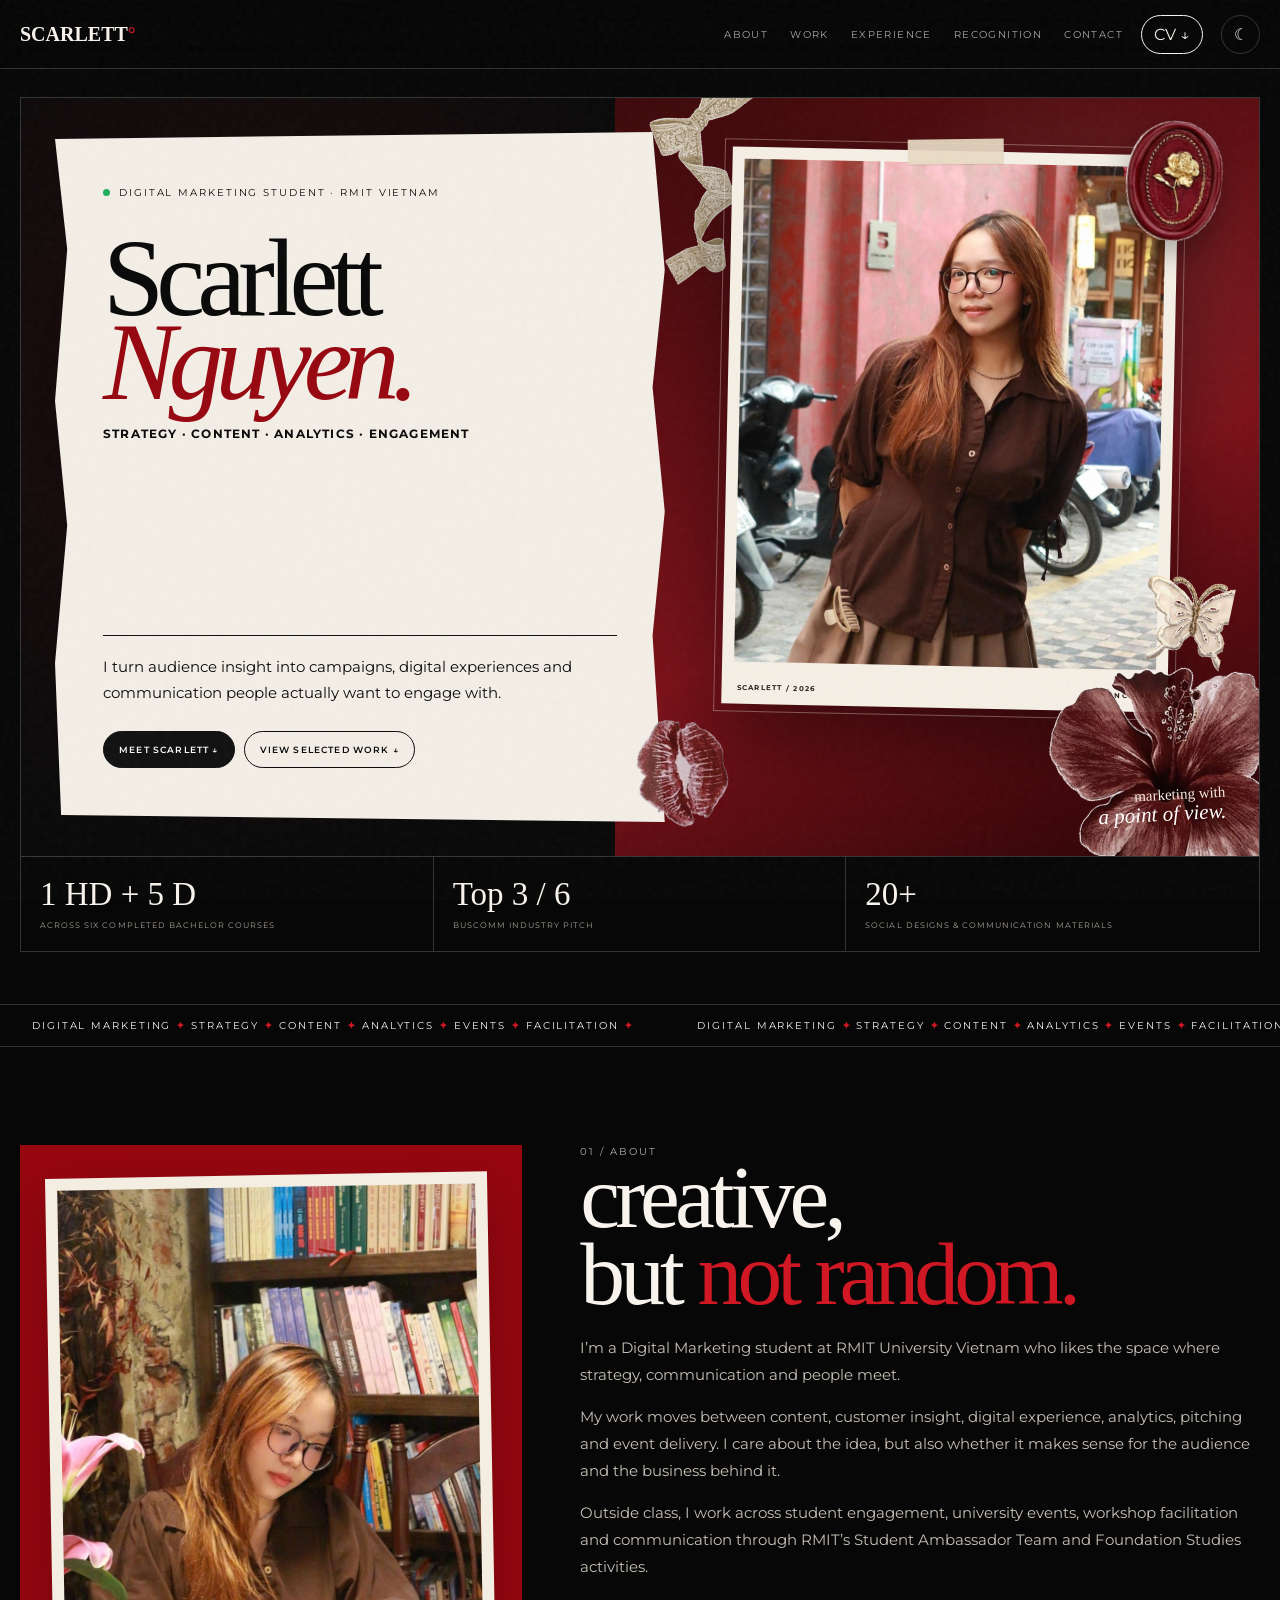
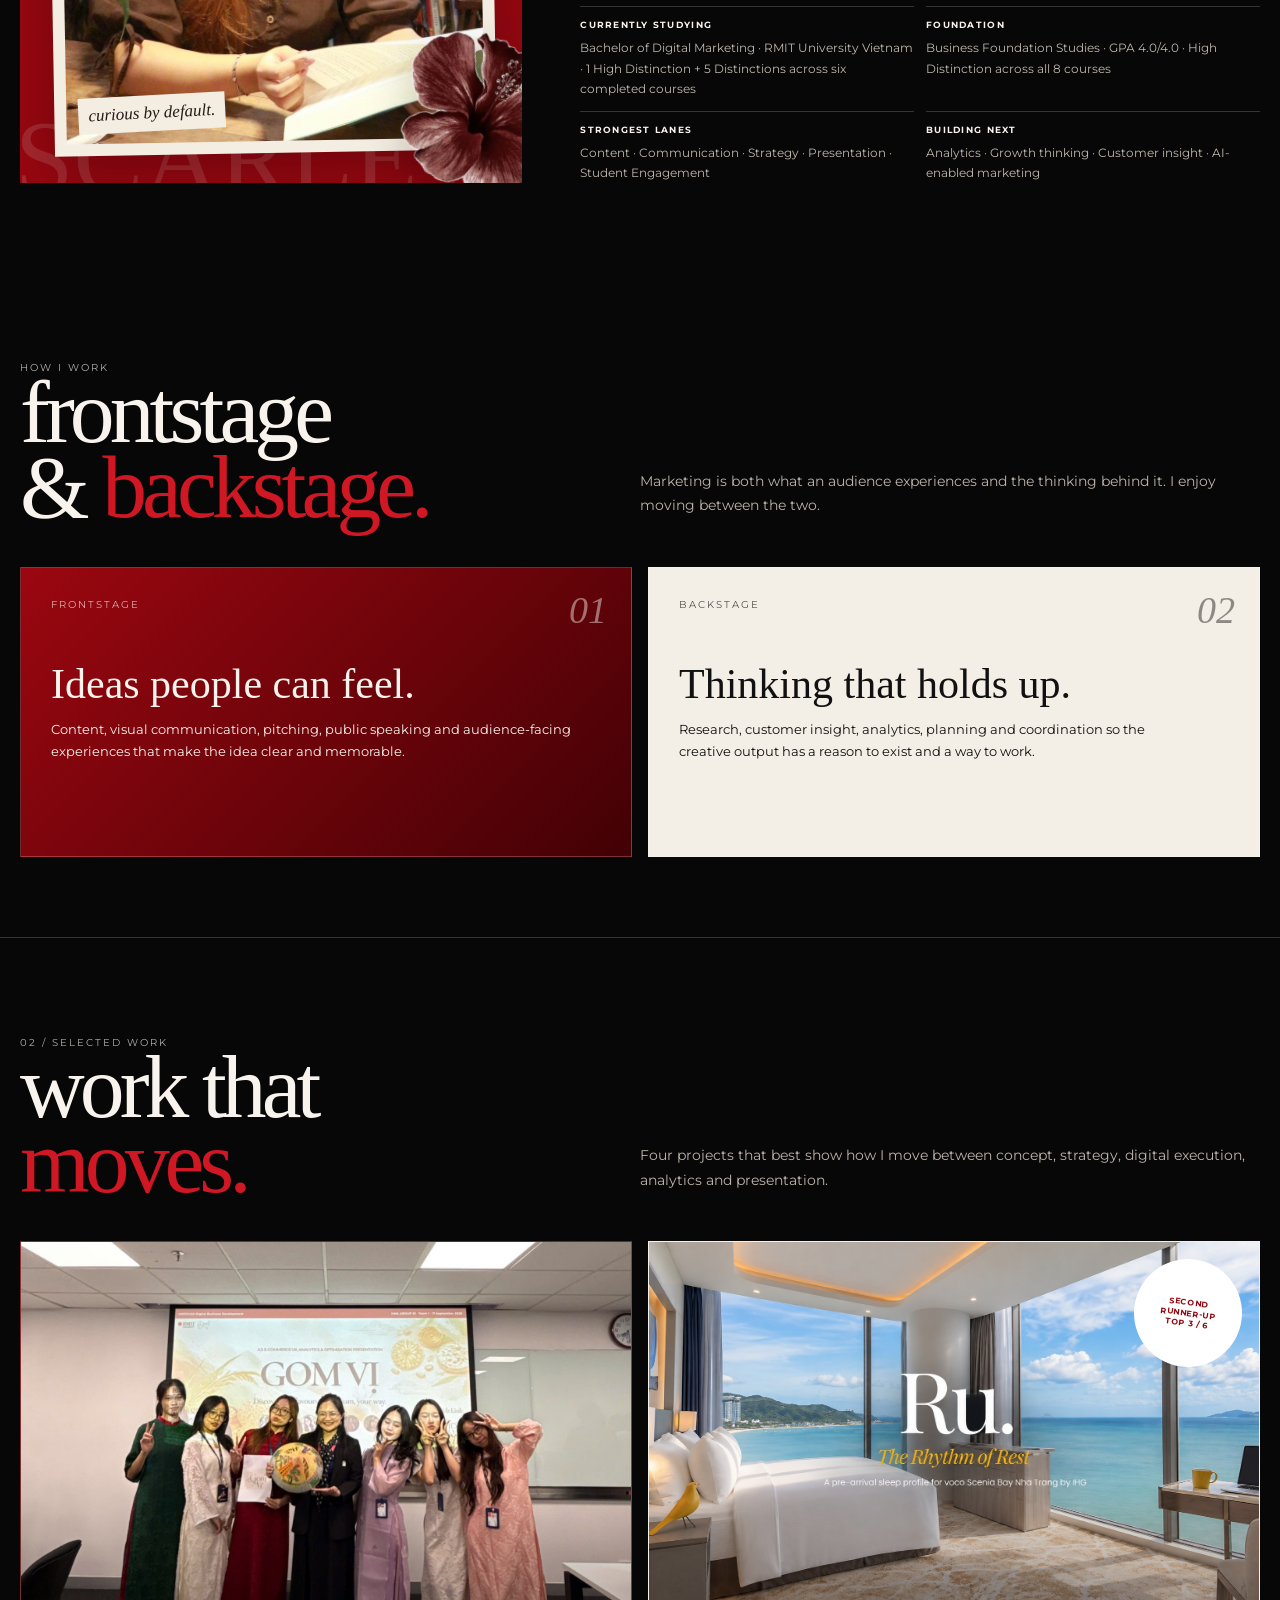
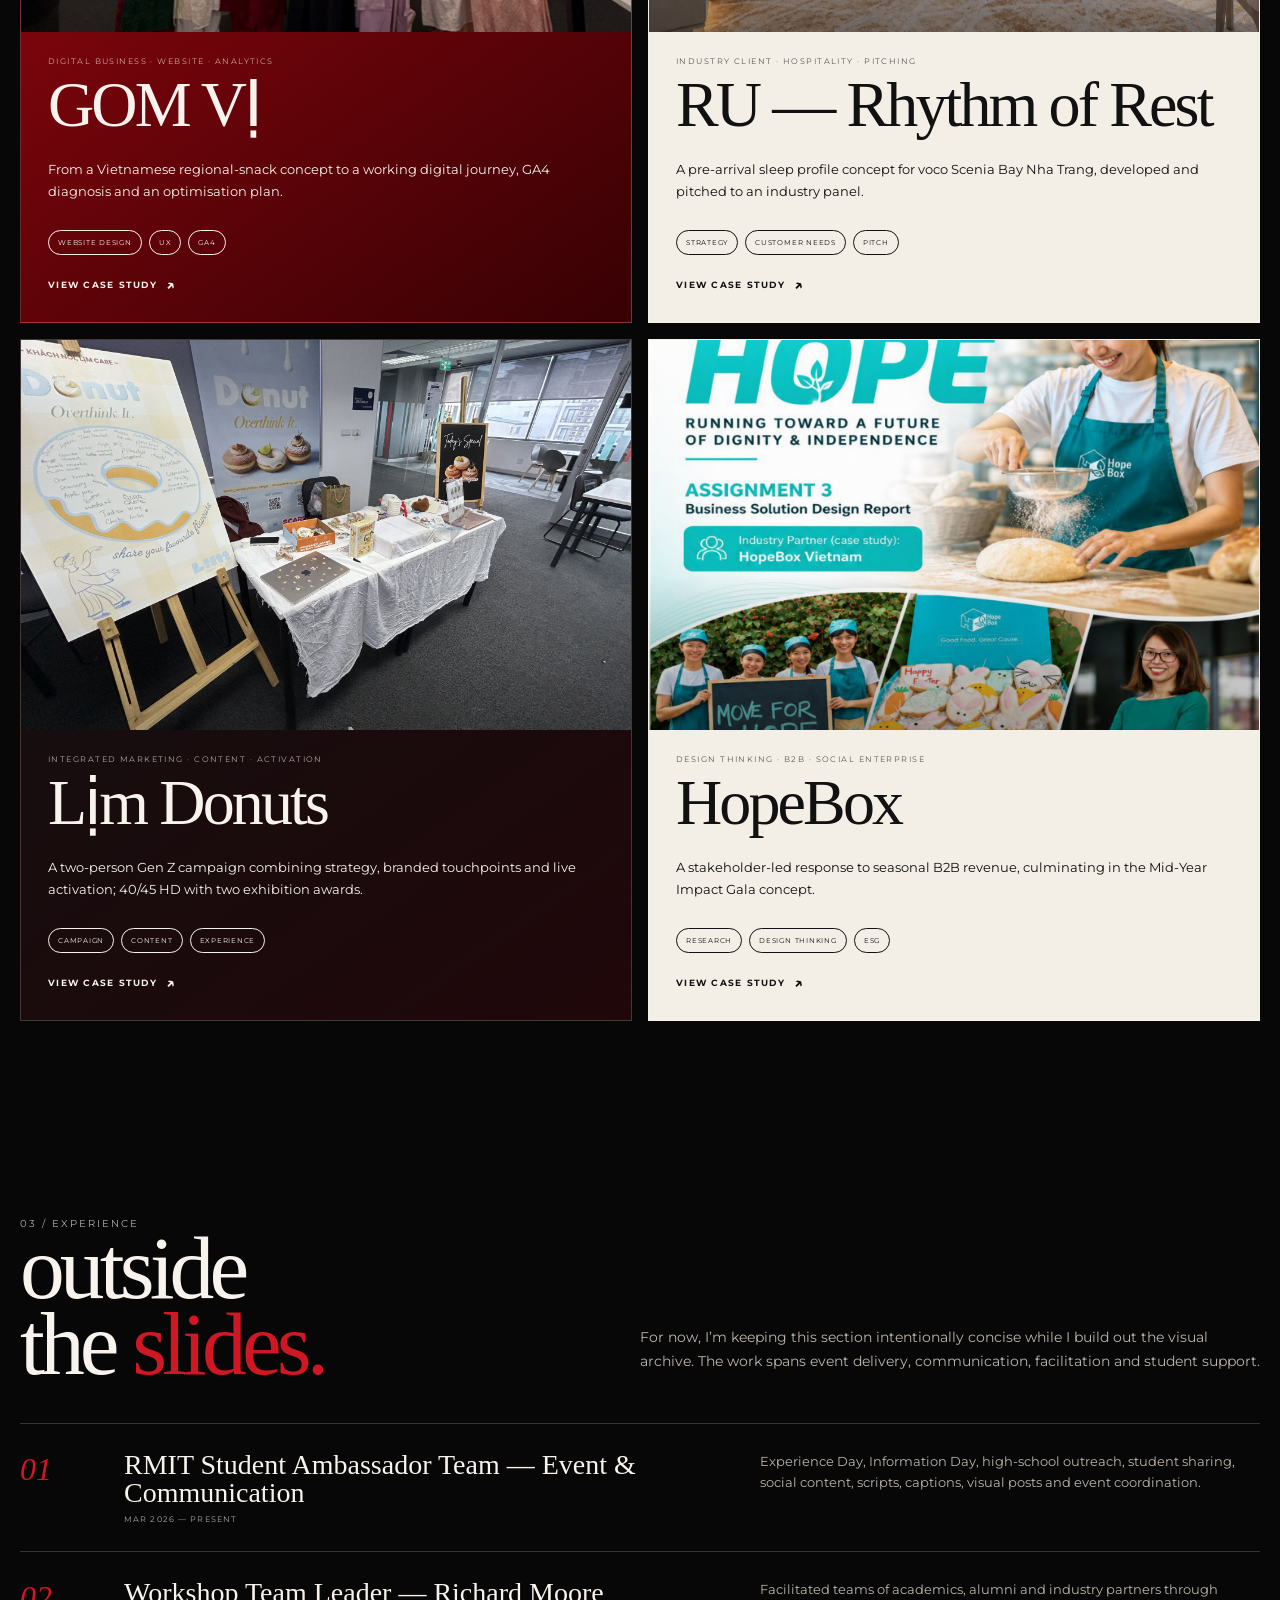
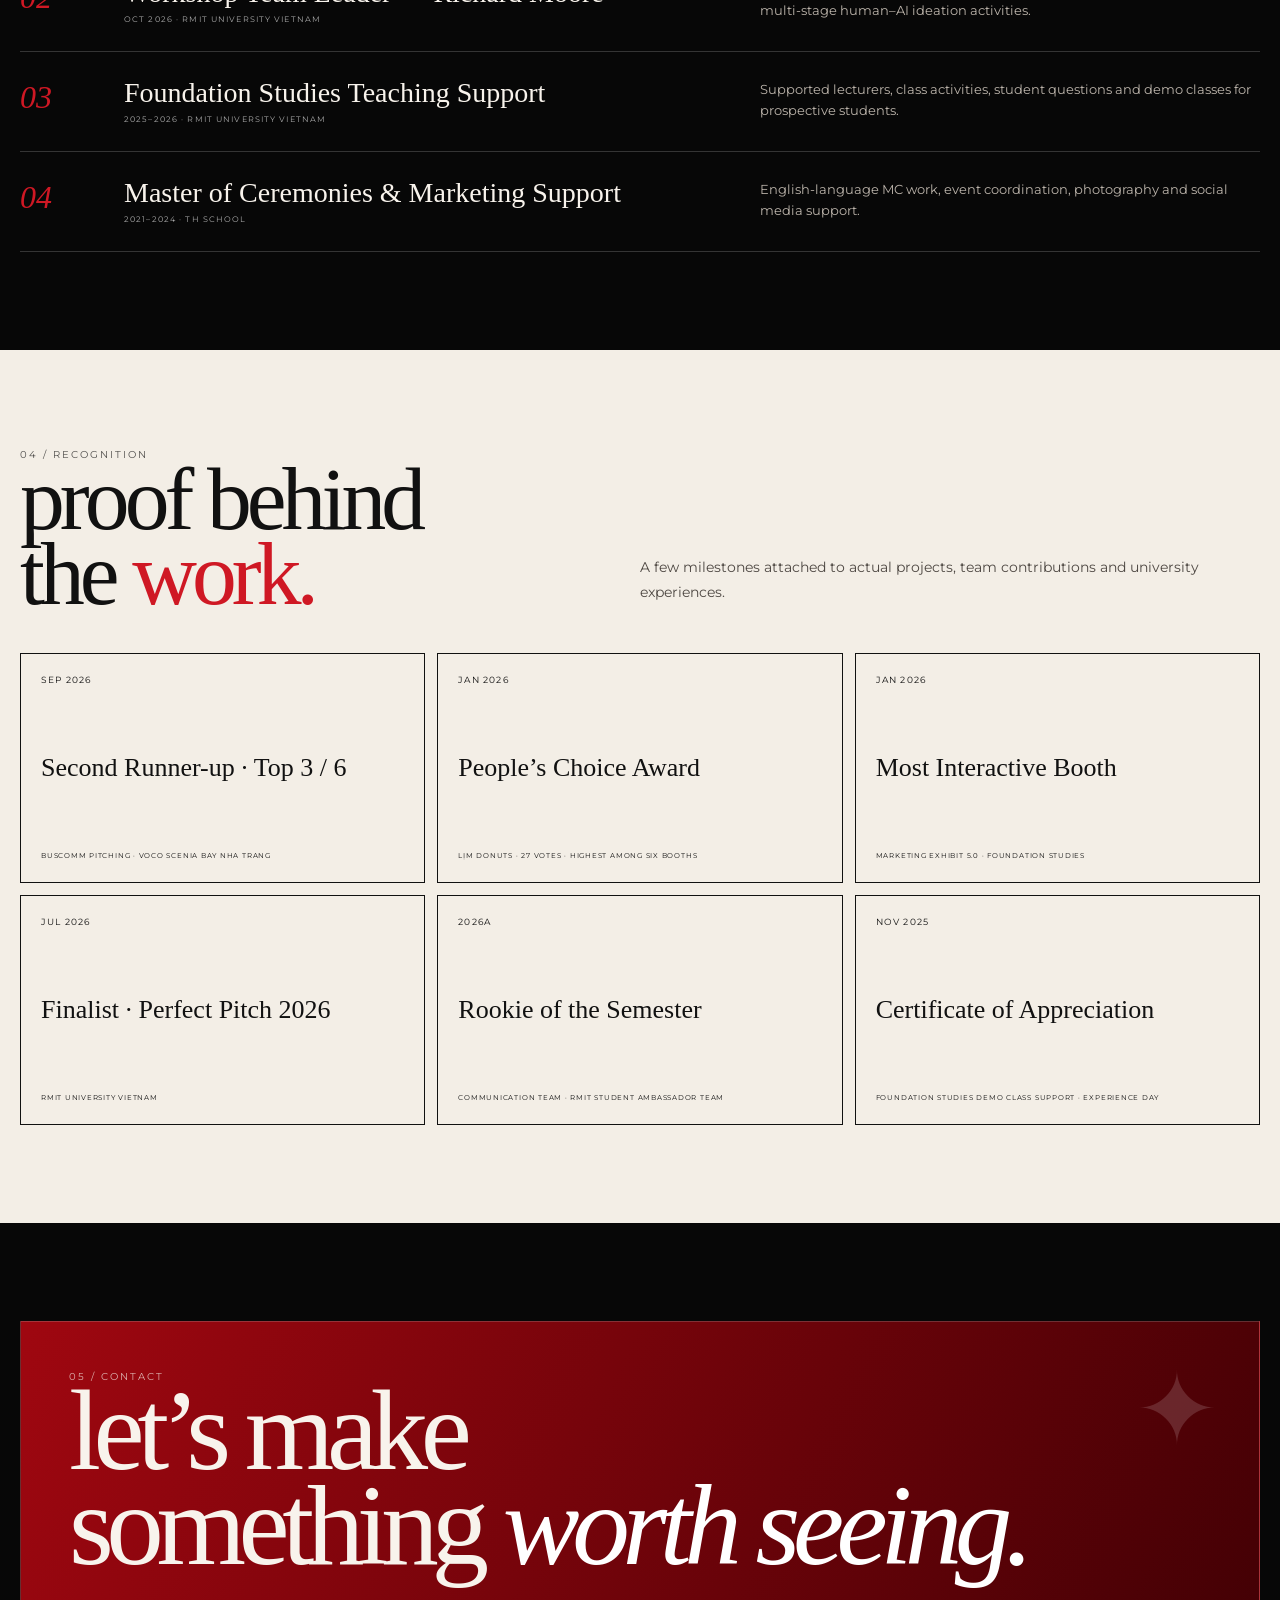
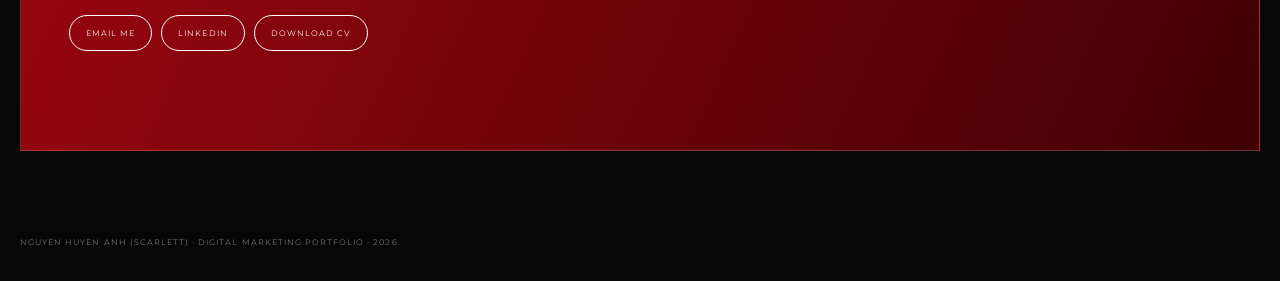
==== index.html @ 5a9e4127 "Update index.html" ====
<!DOCTYPE html>
<html lang="en"><head><meta charset="utf-8"/>
<meta content="width=device-width,initial-scale=1" name="viewport"/>
<meta content="Scarlett Nguyen — Digital Marketing Portfolio" name="description"/>
<title>Scarlett Nguyen — Digital Marketing Portfolio</title><link href="styles.css" rel="stylesheet"/></head><body><div class="noise"></div><nav><div class="wrap nav">
<a class="brand" href="index.html#top">SCARLETT<b>°</b></a>
<div class="nav-right">
<div class="links"><a href="index.html#about">About</a><a href="index.html#work">Work</a><a href="index.html#experience">Experience</a><a href="index.html#recognition">Recognition</a><a href="index.html#contact">Contact</a></div>
<a class="nav-cv" href="#" onclick="alert('Add your final CV to documents/scarlett-cv.pdf');return false;">CV ↓</a>
<button aria-label="Switch colour theme" class="theme-toggle" id="themeToggle"><span class="moon">☾</span><span class="sun">☀</span></button>
</div></div></nav>
<main id="top">
<header class="hero"><div class="wrap">
<div class="scrapbook personal-hero reveal">
<div class="hero-board"></div>
<img alt="" class="decor-user decor-flower-user" src="assets/decor-user/burgundy-flower.png"/>
<img alt="" class="decor-user decor-wax-user" src="assets/decor-user/wax-rose.png"/>
<img alt="" class="decor-user decor-ribbon-user" src="assets/decor-user/cream-ribbon.png"/>
<img alt="" class="decor-user decor-lips-user" src="assets/decor-user/lip-print.png"/>
<img alt="" class="decor-user decor-butterfly-user" src="assets/decor-user/cream-butterfly.png"/>
<div aria-label="Portrait of Scarlett Nguyen" class="portrait-paper">
<div class="portrait-tape"></div>
<img alt="Scarlett Nguyen" src="assets/personal/scarlett-hero.jpg"/>
<div class="portrait-caption"><span>SCARLETT / 2026</span><span>HANOI, VN</span></div>
</div>
<div class="hero-side-note">marketing with<br/><em>a point of view.</em></div>
<article class="paper-rip">
<div>
<div class="hero-kicker"><i></i> Digital Marketing Student · RMIT Vietnam</div>
<h1>Scarlett<br/><em>Nguyen.</em></h1>
<div class="hero-role">Strategy · Content · Analytics · Engagement</div>
</div>
<div>
<div class="hero-copy">I turn audience insight into campaigns, digital experiences and communication people actually want to engage with.</div>
<div class="hero-actions"><a class="btn dark" href="#about">Meet Scarlett ↓</a><a class="btn" href="#work">View selected work ↓</a></div>
</div>
</article>
</div>
<div class="hero-stats">
<div class="hero-stat"><strong>1 HD + 5 D</strong><span>Across six completed Bachelor courses</span></div>
<div class="hero-stat"><strong>Top 3 / 6</strong><span>BUSCOMM industry pitch</span></div>
<div class="hero-stat"><strong>20+</strong><span>Social designs &amp; communication materials</span></div>
</div>
</div></header>
<div class="marquee"><div class="track"><span>Digital Marketing <b>✦</b> Strategy <b>✦</b> Content <b>✦</b> Analytics <b>✦</b> Events <b>✦</b> Facilitation <b>✦</b></span><span>Digital Marketing <b>✦</b> Strategy <b>✦</b> Content <b>✦</b> Analytics <b>✦</b> Events <b>✦</b> Facilitation <b>✦</b></span></div></div><section id="about"><div class="wrap about">
<aside class="about-card reveal">
<div class="about-portrait">
<img alt="Scarlett Nguyen reading" src="assets/personal/scarlett-about.jpg"/>
<img alt="" class="about-flower" src="assets/decor-user/burgundy-flower.png"/>
<span class="about-caption">curious by default.</span>
</div>
</aside>
<article class="about-text reveal">
<div class="eyebrow">01 / About</div><h2>creative,<br/>but <span class="red">not random.</span></h2>
<p>I’m a Digital Marketing student at RMIT University Vietnam who likes the space where strategy, communication and people meet.</p>
<p>My work moves between content, customer insight, digital experience, analytics, pitching and event delivery. I care about the idea, but also whether it makes sense for the audience and the business behind it.</p>
<p>Outside class, I work across student engagement, university events, workshop facilitation and communication through RMIT’s Student Ambassador Team and Foundation Studies activities.</p>
<div class="about-grid-meta">
<div class="meta-card"><strong>Currently studying</strong><span>Bachelor of Digital Marketing · RMIT University Vietnam · 1 High Distinction + 5 Distinctions across six completed courses</span></div>
<div class="meta-card"><strong>Foundation</strong><span>Business Foundation Studies · GPA 4.0/4.0 · High Distinction across all 8 courses</span></div>
<div class="meta-card"><strong>Strongest lanes</strong><span>Content · Communication · Strategy · Presentation · Student Engagement</span></div>
<div class="meta-card"><strong>Building next</strong><span>Analytics · Growth thinking · Customer insight · AI-enabled marketing</span></div>
</div>
</article>
</div></section>
<section class="approach" id="approach"><div class="wrap">
<div class="head reveal"><div><div class="eyebrow">How I work</div><h2>frontstage<br/>&amp; <span class="red">backstage.</span></h2></div>
<p>Marketing is both what an audience experiences and the thinking behind it. I enjoy moving between the two.</p></div>
<div class="approach-grid">
<article class="approach-card red-panel reveal"><span class="num">01</span><div class="eyebrow">Frontstage</div><h3>Ideas people can feel.</h3><p>Content, visual communication, pitching, public speaking and audience-facing experiences that make the idea clear and memorable.</p></article>
<article class="approach-card paper-panel reveal"><span class="num">02</span><div class="eyebrow">Backstage</div><h3>Thinking that holds up.</h3><p>Research, customer insight, analytics, planning and coordination so the creative output has a reason to exist and a way to work.</p></article>
</div>
</div></section>
<section id="work"><div class="wrap">
<div class="head reveal"><div><div class="eyebrow">02 / Selected Work</div><h2>work that<br/><span class="red">moves.</span></h2></div>
<p>Four projects that best show how I move between concept, strategy, digital execution, analytics and presentation.</p></div>
<div class="projects">
<a class="project redcard reveal" href="projects/gom-vi.html"><div class="cover"><img alt="GOM VỊ cover" src="assets/projects/gom-cover.jpg"/></div><div class="pc"><div class="idx">Digital Business · Website · Analytics</div><h3>GOM VỊ</h3><p>From a Vietnamese regional-snack concept to a working digital journey, GA4 diagnosis and an optimisation plan.</p><div class="tags"><span class="tag">Website Design</span><span class="tag">UX</span><span class="tag">GA4</span></div><span class="card-link">View case study</span></div></a>
<a class="project paper reveal" href="projects/ru.html"><div class="sticker">Second<br/>Runner-up<br/>Top 3 / 6</div><div class="cover"><img alt="RU cover" src="assets/projects/ru/key-visual.jpg"/></div><div class="pc"><div class="idx">Industry Client · Hospitality · Pitching</div><h3>RU — Rhythm of Rest</h3><p>A pre-arrival sleep profile concept for voco Scenia Bay Nha Trang, developed and pitched to an industry panel.</p><div class="tags"><span class="tag">Strategy</span><span class="tag">Customer Needs</span><span class="tag">Pitch</span></div><span class="card-link">View case study</span></div></a>
<a class="project darkcard reveal" href="projects/lim-donuts.html"><div class="cover"><img alt="Lịm Donuts Marketing Exhibit booth" src="assets/projects/lim-cover.jpg"/></div><div class="pc"><div class="idx">Integrated Marketing · Content · Activation</div><h3>Lịm Donuts</h3><p>A two-person Gen Z campaign combining strategy, branded touchpoints and live activation; 40/45 HD with two exhibition awards.</p><div class="tags"><span class="tag">Campaign</span><span class="tag">Content</span><span class="tag">Experience</span></div><span class="card-link">View case study</span></div></a>
<a class="project paper reveal" href="projects/hopebox.html"><div class="cover"><img alt="HopeBox cover" src="assets/projects/hope-cover.jpg"/></div><div class="pc"><div class="idx">Design Thinking · B2B · Social Enterprise</div><h3>HopeBox</h3><p>A stakeholder-led response to seasonal B2B revenue, culminating in the Mid-Year Impact Gala concept.</p><div class="tags"><span class="tag">Research</span><span class="tag">Design Thinking</span><span class="tag">ESG</span></div><span class="card-link">View case study</span></div></a>
</div>
</div></section>
<section id="experience"><div class="wrap">
<div class="head reveal"><div><div class="eyebrow">03 / Experience</div><h2>outside<br/>the <span class="red">slides.</span></h2></div>
<p>For now, I’m keeping this section intentionally concise while I build out the visual archive. The work spans event delivery, communication, facilitation and student support.</p></div>
<div class="exp-list">
<article class="exp reveal"><div class="exp-no">01</div><div><h3>RMIT Student Ambassador Team — Event &amp; Communication</h3><div class="org">Mar 2026 — Present</div></div><p>Experience Day, Information Day, high-school outreach, student sharing, social content, scripts, captions, visual posts and event coordination.</p></article>
<article class="exp reveal"><div class="exp-no">02</div><div><h3>Workshop Team Leader — Richard Moore</h3><div class="org">Oct 2026 · RMIT University Vietnam</div></div><p>Facilitated teams of academics, alumni and industry partners through multi-stage human–AI ideation activities.</p></article>
<article class="exp reveal"><div class="exp-no">03</div><div><h3>Foundation Studies Teaching Support</h3><div class="org">2025–2026 · RMIT University Vietnam</div></div><p>Supported lecturers, class activities, student questions and demo classes for prospective students.</p></article>
<article class="exp reveal"><div class="exp-no">04</div><div><h3>Master of Ceremonies &amp; Marketing Support</h3><div class="org">2021–2024 · TH School</div></div><p>English-language MC work, event coordination, photography and social media support.</p></article>
</div>
</div></section>

<section class="recognition" id="recognition"><div class="wrap">
<div class="head reveal"><div><div class="eyebrow">04 / Recognition</div><h2>proof behind<br/>the <span class="red">work.</span></h2></div><p style="color:#4e4843">A few milestones attached to actual projects, team contributions and university experiences.</p></div>
<div class="awards">
<a class="award reveal" href="recognition/buscomm.html"><div class="year">SEP 2026</div><h4>Second Runner-up · Top 3 / 6</h4><small>BUSCOMM Pitching · voco Scenia Bay Nha Trang</small></a>
<a class="award reveal" href="recognition/lim-awards.html"><div class="year">JAN 2026</div><h4>People’s Choice Award</h4><small>Lịm Donuts · 27 votes · highest among six booths</small></a>
<a class="award reveal" href="recognition/lim-awards.html"><div class="year">JAN 2026</div><h4>Most Interactive Booth</h4><small>Marketing Exhibit 5.0 · Foundation Studies</small></a>
<div class="award reveal"><div class="year">JUL 2026</div><h4>Finalist · Perfect Pitch 2026</h4><small>RMIT University Vietnam</small></div>
<div class="award reveal"><div class="year">2026A</div><h4>Rookie of the Semester</h4><small>Communication Team · RMIT Student Ambassador Team</small></div>
<div class="award reveal"><div class="year">NOV 2025</div><h4>Certificate of Appreciation</h4><small>Foundation Studies Demo Class Support · Experience Day</small></div>
</div>
</div></section>
<section class="contact" id="contact"><div class="wrap"><div class="contact-box reveal">
<div class="eyebrow">05 / Contact</div><h2>let’s make<br/>something <em>worth seeing.</em></h2>
<div class="contact-links"><a class="pill" href="mailto:ngyenscar19@gmail.com">Email me</a><a class="pill" href="https://www.linkedin.com/in/scarlett-nguyen-362771365/" rel="noreferrer" target="_blank">LinkedIn</a><a class="pill" href="#" onclick="alert('Add your final CV to documents/scarlett-cv.pdf');return false;">Download CV</a></div>
</div></div></section>
</main>
<footer><div class="wrap">Nguyen Huyen Anh (Scarlett) · Digital Marketing Portfolio · 2026</div></footer>
<script src="script.js"></script></body></html>
---- styles.css ----
@import url('https://fonts.googleapis.com/css2?family=Montserrat:wght@400;500;600;700&display=swap');

:root{
  --red:#970710;
  --red-hi:#cf1824;
  --wine:#4b0208;
  --black:#070707;
  --black-2:#111;
  --paper:#f3eee6;
  --cream:#fffaf3;
  --ink:#111;
  --muted:#bdb5ad;
  --line:rgba(255,255,255,.18);
  --display:Georgia,'Times New Roman',serif;
  --body:'Montserrat',Arial,sans-serif;
  --max:1240px;
}
*{box-sizing:border-box}
html{scroll-behavior:smooth}
body{margin:0;background:var(--black);color:#f8f3ec;font-family:var(--body);overflow-x:hidden}
body::selection{background:var(--red-hi);color:#fff}
a{color:inherit;text-decoration:none}
img{display:block;width:100%;height:100%;object-fit:cover}
button{font:inherit}
.wrap{width:min(calc(100% - 40px),var(--max));margin:auto}
.noise{position:fixed;inset:0;pointer-events:none;z-index:999;opacity:.035;background-image:url("data:image/svg+xml,%3Csvg viewBox='0 0 180 180' xmlns='http://www.w3.org/2000/svg'%3E%3Cfilter id='n'%3E%3CfeTurbulence type='fractalNoise' baseFrequency='.84' numOctaves='3'/%3E%3C/filter%3E%3Crect width='100%25' height='100%25' filter='url(%23n)'/%3E%3C/svg%3E")}
.eyebrow{font-size:10px;letter-spacing:.2em;text-transform:uppercase;opacity:.7}
.red{color:var(--red-hi)}
.serif{font-family:var(--display)}
.placeholder{display:grid;place-items:center;text-align:center;height:100%;font-size:9px;letter-spacing:.16em;text-transform:uppercase;opacity:.65;padding:24px}

/* NAV */
nav{position:sticky;top:0;z-index:80;background:rgba(7,7,7,.84);backdrop-filter:blur(16px);border-bottom:1px solid var(--line)}
.nav{height:68px;display:flex;align-items:center;justify-content:space-between;gap:20px}
.brand{font:700 20px var(--display)}
.brand b{color:var(--red-hi)}
.nav-right{display:flex;align-items:center;gap:18px}
.links{display:flex;gap:22px;font-size:10px;text-transform:uppercase;letter-spacing:.14em}
.links a{opacity:.67;transition:.2s}
.links a:hover{opacity:1;color:#ff3e49}
.nav-cv{border:1px solid currentColor;border-radius:999px;padding:9px 12px}
.theme-toggle{width:39px;height:39px;border-radius:50%;border:1px solid var(--line);background:transparent;color:inherit;display:grid;place-items:center;cursor:pointer;position:relative}
.theme-toggle span{position:absolute;transition:.25s}
.theme-toggle .sun{opacity:0;transform:translateY(10px)}

/* SCRAPBOOK LANDING */
.hero{padding:28px 0 52px;min-height:calc(100vh - 68px);display:grid;align-items:center}
.scrapbook{
  min-height:760px;
  position:relative;
  border:1px solid var(--line);
  overflow:hidden;
  background:
    radial-gradient(circle at 18% 35%,rgba(207,24,36,.12),transparent 28rem),
    radial-gradient(circle at 83% 30%,rgba(151,7,16,.42),transparent 25rem),
    #090909;
  isolation:isolate;
}
.paper-rip{
  position:absolute;inset:26px 46% 34px 28px;
  background:var(--paper);
  color:#090909;
  clip-path:polygon(0 1%,98% 0,100% 20%,98% 37%,100% 55%,98% 73%,100% 100%,1% 99%,0 77%,2% 57%,0 39%,2% 17%);
  z-index:2;
  padding:56px 52px;
  display:flex;flex-direction:column;justify-content:space-between;
}
.paper-rip::after{content:"";position:absolute;width:150px;height:150px;border:1px solid #111;border-radius:50%;right:-72px;top:100px;opacity:.35}
.hero-kicker{font-size:10px;text-transform:uppercase;letter-spacing:.19em;display:flex;align-items:center;gap:9px}
.hero-kicker i{width:7px;height:7px;border-radius:50%;background:#21b15c}
.hero h1{margin:38px 0 20px;font:400 clamp(68px,8.6vw,136px)/.76 var(--display);letter-spacing:-.072em}
.hero h1 em{display:block;font-style:italic;color:var(--red)}
.hero-role{font-size:12px;font-weight:700;text-transform:uppercase;letter-spacing:.1em;line-height:1.6}
.hero-copy{max-width:620px;border-top:1px solid #111;padding-top:18px;font-size:15px;line-height:1.72}
.hero-actions{display:flex;gap:9px;flex-wrap:wrap;margin-top:25px}
.btn{display:inline-flex;align-items:center;gap:8px;border:1px solid currentColor;border-radius:999px;padding:12px 15px;font-size:9px;text-transform:uppercase;letter-spacing:.13em;font-weight:600;transition:.2s}
.btn:hover{background:#111;color:#fff}
.btn.dark{background:#111;color:#fff;border-color:#111}
.btn.dark:hover{background:var(--red);border-color:var(--red)}

.hero-board{position:absolute;right:0;top:0;width:53%;height:100%;z-index:1;background:linear-gradient(155deg,#270004,#930811 58%,#270004)}
.flower{position:absolute;right:-38px;top:-32px;width:390px;height:390px;z-index:0;opacity:.78;transform:rotate(-12deg)}
.wax{position:absolute;right:50px;top:58px;width:110px;z-index:7;transform:rotate(9deg);filter:drop-shadow(0 10px 14px rgba(0,0,0,.35))}
.bow{position:absolute;right:335px;bottom:26px;width:145px;z-index:7;transform:rotate(-18deg)}
.hero-star{position:absolute;color:#f4e9da;font-size:70px;line-height:1;z-index:7;text-shadow:0 8px 20px rgba(0,0,0,.25)}
.star-a{right:44%;top:28%}.star-b{right:9%;bottom:22%;font-size:42px}
.hero-note{position:absolute;right:46px;bottom:35px;z-index:8;font:italic 18px var(--display);max-width:240px;line-height:1.25;text-align:right}

.filmstrip{
  position:absolute;right:10%;top:18%;width:315px;height:520px;z-index:6;
  background:#111;padding:15px 15px 26px;border:1px solid rgba(255,255,255,.7);
  box-shadow:0 26px 60px rgba(0,0,0,.42);transform:rotate(2deg)
}
.filmstrip::before,.filmstrip::after{content:"";position:absolute;left:8px;right:8px;height:10px;background:repeating-linear-gradient(90deg,#ddd 0 9px,transparent 9px 18px)}
.filmstrip::before{top:3px}.filmstrip::after{bottom:4px}
.film-frame{height:31.2%;margin-bottom:9px;overflow:hidden;border:1px solid #fff;background:#222;position:relative}
.film-frame:last-child{margin-bottom:0}
.film-frame span{position:absolute;left:9px;bottom:8px;background:rgba(0,0,0,.72);padding:5px 7px;font-size:7px;text-transform:uppercase;letter-spacing:.12em}
.identity-card{
  position:absolute;right:41%;top:10%;z-index:9;background:var(--cream);color:#111;
  width:210px;padding:14px 14px 18px;transform:rotate(-4deg);box-shadow:0 18px 44px rgba(0,0,0,.26)
}
.identity-card strong{font:400 30px var(--display);display:block;margin-bottom:7px}
.identity-card small{font-size:8px;line-height:1.5;text-transform:uppercase;letter-spacing:.11em}
.hero-stats{display:grid;grid-template-columns:repeat(3,1fr);border:1px solid var(--line);border-top:0}
.hero-stat{padding:19px;border-right:1px solid var(--line)}
.hero-stat:last-child{border-right:0}
.hero-stat strong{font:400 33px var(--display);display:block}
.hero-stat span{font-size:8px;text-transform:uppercase;letter-spacing:.13em;color:#aaa198}

/* FLOW */
.marquee{border-block:1px solid var(--line);overflow:hidden}
.track{display:flex;width:max-content;animation:move 25s linear infinite;padding:14px 0;font-size:10px;text-transform:uppercase;letter-spacing:.19em}
.track span{padding:0 32px}.track b{color:var(--red-hi)}
@keyframes move{to{transform:translateX(-50%)}}
section{padding:98px 0}
.head{display:grid;grid-template-columns:.72fr 1.28fr;gap:34px;align-items:end;margin-bottom:42px}
.head h2{margin:0;font:400 clamp(54px,7vw,100px)/.84 var(--display);letter-spacing:-.055em}
.head p{max-width:620px;margin:0 0 7px auto;font-size:14px;line-height:1.75;color:#bdb4aa}

/* WORKING STYLE */
.approach{padding:80px 0;border-bottom:1px solid var(--line)}
.approach-grid{display:grid;grid-template-columns:1fr 1fr;gap:16px}
.approach-card{border:1px solid var(--line);min-height:290px;padding:30px;position:relative;overflow:hidden}
.approach-card.red-panel{background:linear-gradient(135deg,#9b0710,#420105)}
.approach-card.paper-panel{background:var(--paper);color:#111}
.approach-card h3{font:400 42px/1 var(--display);margin:52px 0 12px}
.approach-card p{font-size:13px;line-height:1.7;max-width:520px}
.approach-card .num{position:absolute;right:24px;top:20px;font:italic 38px var(--display);opacity:.45}

/* SELECTED WORK — equal cards */
.projects{display:grid;grid-template-columns:repeat(2,minmax(0,1fr));gap:16px}
.project{
  min-height:680px;border:1px solid var(--line);position:relative;overflow:hidden;
  background:#111;transition:.28s;display:flex;flex-direction:column
}
.project:hover{transform:translateY(-5px)}
.project .cover{height:390px;overflow:hidden;position:relative;background:#1b1414}
.project .cover::after{content:"";position:absolute;inset:0;background:linear-gradient(180deg,transparent 60%,rgba(0,0,0,.32))}
.project .pc{padding:24px 27px 28px;display:flex;flex-direction:column;flex:1}
.project .idx{font-size:8px;text-transform:uppercase;letter-spacing:.18em;opacity:.67}
.project h3{font:400 clamp(40px,5vw,69px)/.91 var(--display);letter-spacing:-.045em;margin:10px 0 12px}
.project p{font-size:13px;line-height:1.65;max-width:570px}
.redcard{background:linear-gradient(145deg,#9f0710,#370104)}
.paper{background:var(--paper);color:#111}
.darkcard{background:linear-gradient(145deg,#111,#20070a)}
.tags{display:flex;gap:7px;flex-wrap:wrap;margin-top:15px}
.tag{border:1px solid currentColor;border-radius:999px;padding:7px 9px;font-size:7px;text-transform:uppercase;letter-spacing:.11em}
.card-link{margin-top:auto;padding-top:20px;display:inline-flex;align-items:center;gap:9px;font-size:9px;text-transform:uppercase;letter-spacing:.14em;font-weight:700}
.card-link::after{content:"↗";font-size:15px}
.project:hover .card-link{gap:15px}
.sticker{position:absolute;right:17px;top:17px;width:108px;height:108px;border-radius:50%;background:#fff;color:#94060e;display:grid;place-items:center;text-align:center;font-size:8px;font-weight:700;line-height:1.35;text-transform:uppercase;letter-spacing:.08em;transform:rotate(7deg);z-index:4}

/* EXPERIENCE */
.exp-list{border-top:1px solid var(--line)}
.exp{display:grid;grid-template-columns:80px 1.1fr .9fr;gap:24px;padding:27px 0;border-bottom:1px solid var(--line);align-items:start}
.exp-no{font:italic 32px var(--display);color:var(--red-hi)}
.exp h3{margin:0 0 7px;font:400 28px/1 var(--display)}
.org{font-size:8px;text-transform:uppercase;letter-spacing:.14em;color:#aaa}
.exp p{margin:0;font-size:13px;line-height:1.66;color:#bcb4ab}

/* ABOUT */
.about{display:grid;grid-template-columns:.85fr 1.15fr;gap:58px}
.about-card{background:var(--red);padding:30px;min-height:520px;position:relative;overflow:hidden}
.about-card::after{content:"SCARLETT";position:absolute;left:-5px;bottom:-18px;font:400 105px/.8 var(--display);color:rgba(255,255,255,.13)}
.about-collage{display:grid;grid-template-columns:1fr 1fr;grid-template-rows:230px 150px;gap:10px;position:relative;z-index:2}
.about-collage div{overflow:hidden;border:1px solid rgba(255,255,255,.65)}
.about-collage .wide{grid-column:1/3}
.about-text h2{font:400 clamp(54px,7vw,92px)/.86 var(--display);letter-spacing:-.055em;margin:0 0 22px}
.about-text p{font-size:15px;line-height:1.8;color:#c7bfb6}
.about-grid-meta{display:grid;grid-template-columns:1fr 1fr;gap:12px;margin-top:26px}
.meta-card{border-top:1px solid var(--line);padding-top:12px}
.meta-card strong{font-size:9px;text-transform:uppercase;letter-spacing:.14em;display:block;margin-bottom:7px}
.meta-card span{font-size:12px;line-height:1.55;color:#bfb7ae}

/* RECOGNITION */
.recognition{background:var(--paper);color:#111}
.awards{display:grid;grid-template-columns:repeat(3,1fr);gap:12px}
.award{min-height:230px;border:1px solid #111;padding:20px;display:flex;flex-direction:column;justify-content:space-between;transition:.22s}
.award:hover{background:var(--red);color:#fff;transform:rotate(-.7deg)}
.award .year{font-size:9px;letter-spacing:.13em}
.award h4{font:400 26px/1.03 var(--display);margin:0}
.award small{font-size:7px;text-transform:uppercase;letter-spacing:.11em;line-height:1.55}

/* CONTACT */
.contact{padding-bottom:62px}
.contact-box{min-height:430px;padding:48px;border:1px solid var(--line);background:linear-gradient(115deg,#9f0710,#400004);overflow:hidden;position:relative}
.contact-box::after{content:"✦";position:absolute;right:40px;top:25px;font-size:100px;color:rgba(255,255,255,.15)}
.contact-box h2{margin:0;max-width:980px;font:400 clamp(62px,9vw,128px)/.82 var(--display);letter-spacing:-.065em}
.contact-box h2 em{color:#fff;font-style:italic}
.contact-links{display:flex;gap:9px;flex-wrap:wrap;margin-top:43px}
.pill{border:1px solid #fff;border-radius:999px;padding:12px 16px;font-size:8px;text-transform:uppercase;letter-spacing:.13em}
.pill:hover{background:#fff;color:#8e0610}
footer{padding:24px 0 34px;color:#737373;font-size:8px;text-transform:uppercase;letter-spacing:.13em}

/* DETAIL PAGE */
.detail-hero{padding:48px 0 36px}
.back{display:inline-flex;gap:8px;align-items:center;font-size:9px;letter-spacing:.14em;text-transform:uppercase;opacity:.72;margin-bottom:30px}
.back:hover{opacity:1;color:#ff3a46}
.detail-cover{position:relative;min-height:650px;border:1px solid var(--line);overflow:hidden}
.detail-cover>img{position:absolute;inset:0}
.detail-cover::after{content:"";position:absolute;inset:0;background:linear-gradient(90deg,rgba(0,0,0,.83) 0%,rgba(0,0,0,.48) 48%,rgba(0,0,0,.08) 76%)}
.detail-copy{position:relative;z-index:2;max-width:720px;padding:54px;color:#fff}
.detail-copy h1{margin:45px 0 20px;font:400 clamp(65px,8.2vw,125px)/.78 var(--display);letter-spacing:-.065em}
.detail-copy p{font-size:15px;line-height:1.72;max-width:660px}
.detail-meta{display:flex;gap:7px;flex-wrap:wrap;margin-top:25px}
.case-nav{position:sticky;top:68px;z-index:50;background:rgba(7,7,7,.88);backdrop-filter:blur(15px);border-block:1px solid var(--line)}
.case-nav .wrap{display:flex;gap:22px;overflow:auto;padding-block:14px}
.case-nav a{font-size:8px;text-transform:uppercase;letter-spacing:.14em;white-space:nowrap;opacity:.68}
.case-nav a:hover{opacity:1;color:#ff3c47}
.detail-section{padding:78px 0;border-bottom:1px solid var(--line)}
.detail-columns{display:grid;grid-template-columns:.72fr 1.28fr;gap:54px}
.detail-columns h2{font:400 46px/1 var(--display);margin:0}
.detail-columns h3{font:400 27px/1.1 var(--display);margin:0 0 13px}
.detail-columns p,.detail-columns li{font-size:14px;line-height:1.82;color:#c7bfb6}
.detail-columns ul{margin:0;padding-left:19px}
.role-list{display:grid;grid-template-columns:1fr 1fr;gap:10px;margin-top:10px}
.role-chip{border:1px solid var(--line);padding:14px;font-size:10px;line-height:1.55}
.gallery{display:grid;grid-template-columns:repeat(12,1fr);gap:12px;margin-top:30px}
.media-card{border:1px solid var(--line);overflow:hidden;background:#171313}
.media-card img{height:auto;aspect-ratio:16/10;object-fit:cover}
.media-card figcaption{padding:11px 13px;font-size:8px;text-transform:uppercase;letter-spacing:.11em;color:#a9a198}
.media-card.wide{grid-column:span 7}.media-card.narrow{grid-column:span 5}.media-card.half{grid-column:span 6}
.proof-strip{display:grid;grid-template-columns:1fr 1fr;gap:12px;margin-top:22px}
.proof-card{border:1px solid var(--line);padding:18px}
.proof-card strong{font:400 27px var(--display);display:block;margin-bottom:8px}
.proof-card p{font-size:11px;line-height:1.65;color:#bbb3aa;margin:0}
.external-actions{display:flex;gap:9px;flex-wrap:wrap;margin-top:20px}
.pdf-shell{margin-top:24px;border:1px solid var(--line);background:#111;overflow:hidden}
.pdf-head{padding:13px 15px;border-bottom:1px solid var(--line);display:flex;justify-content:space-between;gap:14px;align-items:center}
.pdf-head strong{font-size:9px;text-transform:uppercase;letter-spacing:.13em}
.pdf-head a{font-size:8px;text-transform:uppercase;letter-spacing:.12em;border-bottom:1px solid currentColor;padding-bottom:4px}
.pdf-viewer{width:100%;height:760px;border:0;background:#222}
.video-wrap{margin-top:25px;border:1px solid var(--line);padding:12px;background:#111}
.video-wrap video{width:100%;max-height:680px;background:#000}
.next-card{margin-top:40px;border:1px solid var(--line);padding:28px;display:flex;justify-content:space-between;align-items:end;background:#111}
.next-card strong{font:400 34px var(--display)}

/* RECOGNITION DETAIL */
.cert-grid{display:grid;grid-template-columns:1fr 1fr;gap:16px}
.cert-card{border:1px solid var(--line);background:#111;padding:12px}
.cert-card img{height:auto}

/* REVEAL */
.reveal{opacity:0;transform:translateY(24px);transition:.65s}
.reveal.visible{opacity:1;transform:none}

/* LIGHT MODE */
body[data-theme='light']{background:#efe8df;color:#15110f;--line:rgba(83,61,43,.28)}
body[data-theme='light'] nav{background:rgba(239,232,223,.92);border-color:rgba(0,0,0,.16)}
body[data-theme='light'] .theme-toggle{border-color:rgba(0,0,0,.28)}
body[data-theme='light'] .theme-toggle .moon{opacity:0;transform:translateY(-10px)}
body[data-theme='light'] .theme-toggle .sun{opacity:1;transform:none}
body[data-theme='light'] .scrapbook{border-color:rgba(0,0,0,.18);background:linear-gradient(135deg,#fffaf3,#eadfd2)}
body[data-theme='light'] .hero-board{background:linear-gradient(155deg,#5d0208,#b30d18 58%,#4a0106)}
body[data-theme='light'] .hero-note{color:#fff}
body[data-theme='light'] .identity-card{box-shadow:0 18px 44px rgba(80,20,15,.16)}
body[data-theme='light'] .head p,
body[data-theme='light'] .exp p,
body[data-theme='light'] .about-text p,
body[data-theme='light'] .detail-columns p,
body[data-theme='light'] .detail-columns li{color:#514a43}
body[data-theme='light'] .org{color:#6d655e}
body[data-theme='light'] .marquee,
body[data-theme='light'] .approach,
body[data-theme='light'] .exp-list,
body[data-theme='light'] .exp,
body[data-theme='light'] .meta-card,
body[data-theme='light'] .detail-section{border-color:rgba(0,0,0,.17)}
body[data-theme='light'] .redcard,
body[data-theme='light'] .darkcard,
body[data-theme='light'] .red-panel,
body[data-theme='light'] .contact-box{color:#fff}
body[data-theme='light'] .paper{background:#fffaf3}
body[data-theme='light'] .recognition{background:#171313;color:#fffaf3}
body[data-theme='light'] .recognition .head p{color:#c8bdb3!important}
body[data-theme='light'] .award{border-color:rgba(255,255,255,.36)}
body[data-theme='light'] .about-card{box-shadow:16px 16px 0 #14100f}
body[data-theme='light'] .case-nav{background:rgba(239,232,223,.92);border-color:rgba(0,0,0,.16)}
body[data-theme='light'] .media-card,
body[data-theme='light'] .proof-card,
body[data-theme='light'] .pdf-shell,
body[data-theme='light'] .video-wrap,
body[data-theme='light'] .next-card{border-color:rgba(0,0,0,.2)}
body[data-theme='light'] .media-card,
body[data-theme='light'] .proof-card,
body[data-theme='light'] .next-card{background:#fff9f0}
body[data-theme='light'] .media-card figcaption,
body[data-theme='light'] .proof-card p{color:#665e58}
body[data-theme='light'] .pdf-shell,
body[data-theme='light'] .video-wrap{background:#e6ddd4}
body[data-theme='light'] footer{color:#716862}

/* Responsive */
@media(max-width:1000px){
  .links{display:none}
  .paper-rip{inset:24px 28% 330px 24px}
  .hero-board{width:100%;top:auto;bottom:0;height:400px}
  .filmstrip{width:255px;height:350px;right:8%;top:auto;bottom:25px}
  .identity-card{right:auto;left:8%;top:auto;bottom:60px}
  .flower{width:300px;height:300px;top:auto;bottom:80px;right:-60px}
  .wax{top:auto;bottom:280px}
  .bow{right:42%;bottom:15px;width:110px}
  .scrapbook{min-height:1080px}
  .projects,.head,.approach-grid,.about,.detail-columns{grid-template-columns:1fr}
  .head p{margin-left:0}
  .project{min-height:630px}
  .exp{grid-template-columns:55px 1fr}
  .exp p{grid-column:2}
  .awards{grid-template-columns:1fr 1fr}
  .gallery{grid-template-columns:1fr 1fr}
  .media-card.wide,.media-card.narrow,.media-card.half{grid-column:auto}
  .detail-cover{min-height:560px}
  .pdf-viewer{height:650px}
}
@media(max-width:640px){
  .wrap{width:min(calc(100% - 24px),var(--max))}
  .scrapbook{min-height:1100px}
  .paper-rip{inset:15px 15px 460px 15px;padding:38px 28px}
  .hero h1{font-size:72px;margin-top:30px}
  .hero-board{height:480px}
  .filmstrip{width:230px;height:360px;right:5%;bottom:55px}
  .identity-card{left:5%;bottom:40px;width:150px}
  .identity-card strong{font-size:23px}
  .wax{right:12px;bottom:380px;width:82px}
  .flower{width:260px;bottom:180px}
  .bow{right:35%;bottom:5px}
  .hero-note{display:none}
  .hero-stats,.projects,.awards,.about-grid-meta,.proof-strip,.cert-grid{grid-template-columns:1fr}
  .hero-stat{border-right:0;border-bottom:1px solid var(--line)}
  .project{min-height:590px}
  .project .cover{height:310px}
  .about-collage{grid-template-rows:190px 125px}
  .role-list{grid-template-columns:1fr}
  .gallery{grid-template-columns:1fr}
  .detail-copy{padding:34px 24px}
  .detail-copy h1{font-size:70px}
  .pdf-viewer{height:520px}
  section{padding:76px 0}
}

/* =========================================================
   V4 — PERSONAL PORTRAIT LANDING
   Uses Scarlett's own portrait + supplied scrapbook stickers.
   ========================================================= */
.personal-hero{
  min-height:760px;
  background:
    radial-gradient(circle at 18% 38%,rgba(207,24,36,.10),transparent 30rem),
    #090909;
}
.personal-hero .hero-board{
  width:52%;
  background:
    radial-gradient(circle at 72% 24%,rgba(255,220,200,.12),transparent 14rem),
    linear-gradient(155deg,#3c090b 0%,#7d1119 58%,#240204 100%);
}
.personal-hero .paper-rip{
  inset:34px 48% 34px 34px;
  padding:54px 48px;
  z-index:5;
}
.personal-hero .paper-rip::after{display:none}
.personal-hero .hero h1{margin-top:34px}

.portrait-paper{
  position:absolute;
  right:7%;
  top:7%;
  width:36%;
  aspect-ratio:4/5;
  padding:12px 12px 42px;
  background:#f5efe5;
  z-index:5;
  transform:rotate(1.2deg);
  box-shadow:0 30px 80px rgba(0,0,0,.48);
}
.portrait-paper::before{
  content:"";
  position:absolute;
  inset:-8px;
  border:1px solid rgba(255,245,230,.32);
  pointer-events:none;
}
.portrait-paper>img{
  width:100%;
  height:100%;
  object-fit:cover;
  object-position:50% 18%;
  filter:saturate(.96) contrast(1.01);
}
.portrait-caption{
  position:absolute;
  left:15px;right:15px;bottom:12px;
  display:flex;justify-content:space-between;gap:10px;
  color:#2a201b;
  font-size:7px;font-weight:700;letter-spacing:.18em;text-transform:uppercase;
}
.portrait-tape{
  position:absolute;
  width:96px;height:25px;
  background:#e8dbc4;
  opacity:.92;
  left:50%;top:-12px;
  transform:translateX(-50%) rotate(-2deg);
  z-index:8;
  box-shadow:0 1px 1px rgba(0,0,0,.10);
}
.decor-user{position:absolute;pointer-events:none;z-index:6;object-fit:contain}
.decor-flower-user{width:230px;height:auto;right:-28px;bottom:-36px;transform:rotate(-12deg);opacity:.93}
.decor-wax-user{width:96px;height:auto;right:3%;top:3%;transform:rotate(7deg);filter:drop-shadow(0 12px 14px rgba(0,0,0,.32));z-index:8}
.decor-ribbon-user{width:125px;height:auto;right:40%;top:-35px;transform:rotate(14deg);opacity:.96;z-index:4}
.decor-lips-user{width:92px;height:auto;right:43%;bottom:4%;transform:rotate(-14deg);opacity:.84;z-index:7}
.decor-butterfly-user{width:88px;height:auto;right:2.5%;bottom:25%;transform:rotate(12deg);opacity:.95;z-index:7}
.hero-side-note{
  position:absolute;
  right:2.7%;
  bottom:4%;
  z-index:7;
  color:#f7eadf;
  font:400 15px/1.08 var(--display);
  text-align:right;
  transform:rotate(-3deg);
}
.hero-side-note em{font-size:21px;color:#fff;font-weight:400}

/* About becomes personal, not another project collage */
.about-portrait{position:relative;z-index:2;min-height:535px;height:100%;padding:12px;background:#f4ede2;transform:rotate(-1deg);box-shadow:0 22px 55px rgba(0,0,0,.24)}
.about-portrait>img:first-child{width:100%;height:100%;min-height:510px;object-fit:cover;object-position:50% 44%}
.about-flower{position:absolute;width:170px;height:auto;right:-72px;bottom:-55px;transform:rotate(18deg);filter:drop-shadow(0 14px 20px rgba(0,0,0,.2))}
.about-caption{position:absolute;left:24px;bottom:24px;background:#f4ede2;color:#251b16;padding:8px 10px;font:italic 17px var(--display);transform:rotate(-2deg)}

body[data-theme='light'] .personal-hero{
  background:linear-gradient(145deg,#f5ede3 0%,#efe2d4 48%,#fffaf3 100%);
}
body[data-theme='light'] .personal-hero .hero-board{
  background:linear-gradient(155deg,#5f0c12 0%,#a51b25 58%,#4a080c 100%);
}
body[data-theme='light'] .hero-side-note{color:#fff4eb}

@media(max-width:1000px){
  .personal-hero{min-height:1080px}
  .personal-hero .hero-board{width:100%;height:510px;top:auto;bottom:0}
  .personal-hero .paper-rip{inset:24px 24px auto 24px;height:500px;padding:48px 44px}
  .portrait-paper{width:43%;right:11%;top:auto;bottom:34px}
  .decor-flower-user{width:210px;right:-25px;bottom:-36px}
  .decor-wax-user{right:6%;top:auto;bottom:430px;width:86px}
  .decor-ribbon-user{right:48%;top:auto;bottom:360px;width:110px}
  .decor-lips-user{right:4%;bottom:66px;width:78px}
  .decor-butterfly-user{right:5%;bottom:250px;width:74px}
  .hero-side-note{right:4%;bottom:18px}
  .about-portrait{min-height:600px;max-width:560px;margin:auto}
}

@media(max-width:640px){
  .personal-hero{min-height:1030px}
  .personal-hero .paper-rip{inset:15px 15px auto 15px;height:500px;padding:38px 28px}
  .personal-hero .hero-board{height:500px}
  .portrait-paper{width:72%;right:14%;bottom:56px}
  .portrait-tape{width:76px;height:21px}
  .portrait-caption{font-size:6px}
  .decor-flower-user{width:155px;right:-34px;bottom:-20px}
  .decor-wax-user{width:68px;right:5%;bottom:418px}
  .decor-ribbon-user{width:90px;right:auto;left:2%;bottom:326px}
  .decor-lips-user{width:64px;right:2%;bottom:40px}
  .decor-butterfly-user{display:none}
  .hero-side-note{display:none}
  .about-portrait{min-height:470px}
  .about-portrait>img:first-child{min-height:445px}
  .about-flower{width:125px;right:-42px;bottom:-38px}
}

/* =========================================================
   V5 — LỊM DONUTS CASE STUDY
   ========================================================= */
.lim-hero{padding:48px 0 68px;border-bottom:1px solid var(--line)}
.lim-hero-grid{display:grid;grid-template-columns:1.08fr .92fr;gap:42px;align-items:center}
.lim-hero-copy h1{margin:30px 0 22px;font:400 clamp(68px,8vw,124px)/.78 var(--display);letter-spacing:-.065em}
.lim-hero-copy h1 em{display:block;color:var(--red);font-style:italic}
.lim-hero-copy>p{max-width:690px;font-size:15px;line-height:1.76;color:#c7bfb6}
.lim-result-row{display:grid;grid-template-columns:repeat(3,1fr);gap:10px;margin-top:30px}
.lim-result-row>div{border:1px solid var(--line);padding:16px;min-height:112px}
.lim-result-row strong{display:block;font:400 28px/1 var(--display);margin-bottom:9px}
.lim-result-row span{display:block;font-size:8px;line-height:1.5;text-transform:uppercase;letter-spacing:.1em;color:#aaa198}
.lim-keyvisual{margin:0;background:#f7f1e3;padding:14px;box-shadow:18px 18px 0 rgba(132,8,16,.75);transform:rotate(1.1deg)}
.lim-keyvisual img{width:100%;height:auto;display:block;object-fit:contain}
.lim-keyvisual figcaption,.lim-identity figcaption{color:#4e443b;padding:10px 4px 0;font-size:7px;text-transform:uppercase;letter-spacing:.14em}
.lim-identity{margin:38px 0 0;background:#f6f0e3;padding:14px;border:1px solid rgba(0,0,0,.08)}
.lim-identity img{display:block;width:100%;height:auto;max-height:720px;object-fit:contain}
.lim-touch-grid{display:grid;grid-template-columns:repeat(12,1fr);gap:14px;margin-top:38px}
.lim-media{grid-column:span 6;margin:0;border:1px solid var(--line);background:#151313;overflow:hidden}
.lim-media.lim-large{grid-column:span 7}.lim-media.lim-wide{grid-column:span 5}
.lim-media img{width:100%;height:420px;object-fit:cover;display:block;background:#f4efdf}
.lim-media.lim-large img{height:520px;object-fit:contain}.lim-media.lim-wide img{height:520px}
.lim-media figcaption{display:grid;gap:5px;padding:14px 15px}
.lim-media figcaption strong{font:400 21px/1 var(--display)}
.lim-media figcaption span{font-size:9px;line-height:1.6;color:#aaa198}
.lim-activation-grid{display:grid;grid-template-columns:1.35fr .65fr;gap:14px;margin-top:36px;align-items:stretch}
.lim-activation-grid figure{margin:0;border:1px solid var(--line);background:#151313;overflow:hidden}
.lim-activation-grid img{width:100%;height:100%;min-height:520px;object-fit:cover;display:block}
.lim-team img{object-position:50% 35%}
.lim-activation-grid figcaption{padding:12px 14px;font-size:8px;text-transform:uppercase;letter-spacing:.11em;color:#aaa198}
.lim-proof-grid{display:grid;grid-template-columns:repeat(12,1fr);gap:14px;margin-top:36px}
.lim-proof{margin:0;border:1px solid var(--line);background:#151313;overflow:hidden}
.lim-proof.vote{grid-column:span 4}.lim-proof.grade{grid-column:span 4}.lim-proof.cert{grid-column:span 6}.lim-proof.awards{grid-column:span 4}
.lim-proof img{width:100%;height:420px;object-fit:contain;background:#eee9df;display:block}
.lim-proof.cert img{height:auto;aspect-ratio:1.42/1;object-fit:contain}
.lim-proof.awards img{object-fit:cover;object-position:50% 45%}
.lim-proof figcaption{padding:11px 13px;font-size:8px;text-transform:uppercase;letter-spacing:.11em;color:#aaa198}
body[data-theme='light'] .lim-hero-copy>p,
body[data-theme='light'] .lim-media figcaption span{color:#5f5751}
body[data-theme='light'] .lim-keyvisual{box-shadow:18px 18px 0 #7f1118}
body[data-theme='light'] .lim-media,
body[data-theme='light'] .lim-activation-grid figure,
body[data-theme='light'] .lim-proof{background:#f8f3ec}
@media(max-width:1000px){
  .lim-hero-grid{grid-template-columns:1fr}
  .lim-keyvisual{max-width:620px;margin:auto}
  .lim-touch-grid{grid-template-columns:1fr 1fr}
  .lim-media,.lim-media.lim-large,.lim-media.lim-wide{grid-column:auto}
  .lim-activation-grid{grid-template-columns:1fr}
  .lim-activation-grid img{min-height:0;height:auto;max-height:680px}
  .lim-proof-grid{grid-template-columns:1fr 1fr}
  .lim-proof.vote,.lim-proof.grade,.lim-proof.cert,.lim-proof.awards{grid-column:auto}
}
@media(max-width:640px){
  .lim-hero-copy h1{font-size:68px}
  .lim-result-row{grid-template-columns:1fr}
  .lim-touch-grid,.lim-proof-grid{grid-template-columns:1fr}
  .lim-media img,.lim-media.lim-large img,.lim-media.lim-wide img{height:auto;max-height:none;object-fit:contain}
  .lim-proof img{height:auto;max-height:520px}
  .lim-keyvisual{box-shadow:10px 10px 0 rgba(132,8,16,.75)}
}
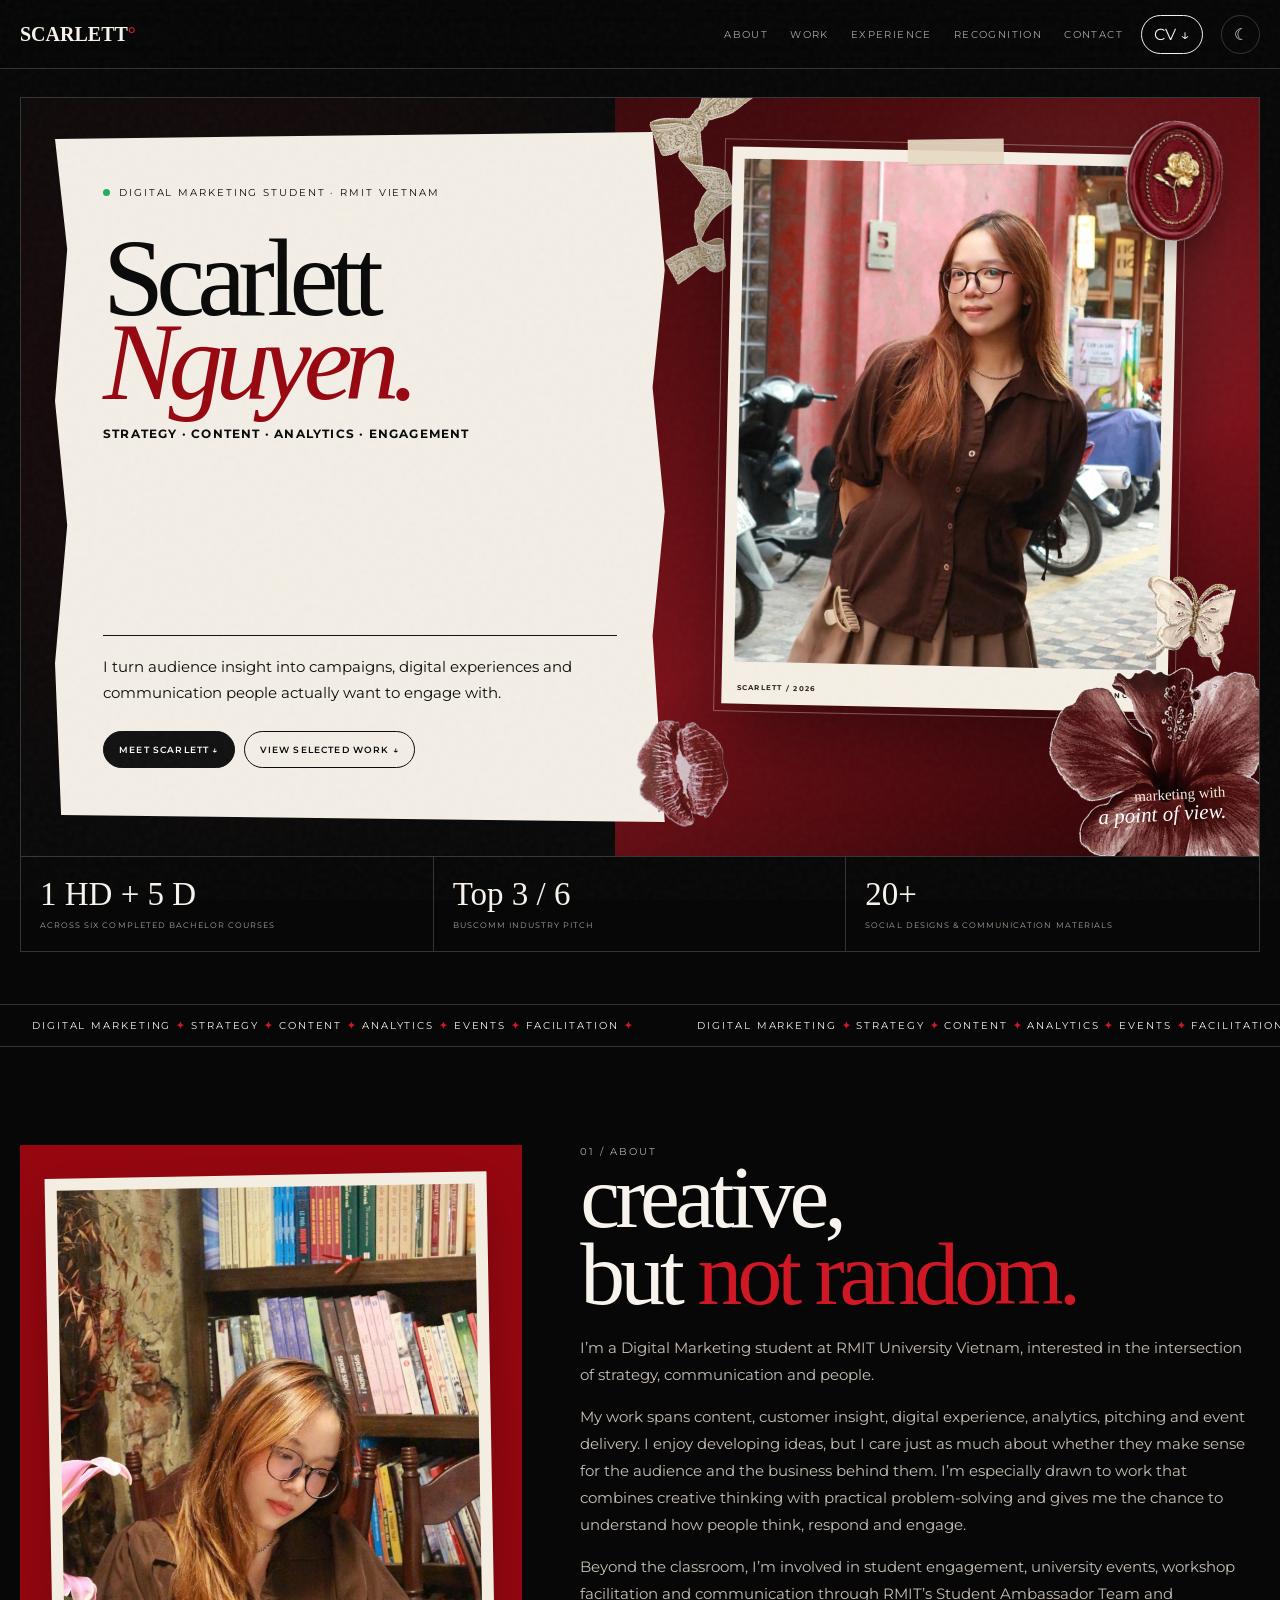
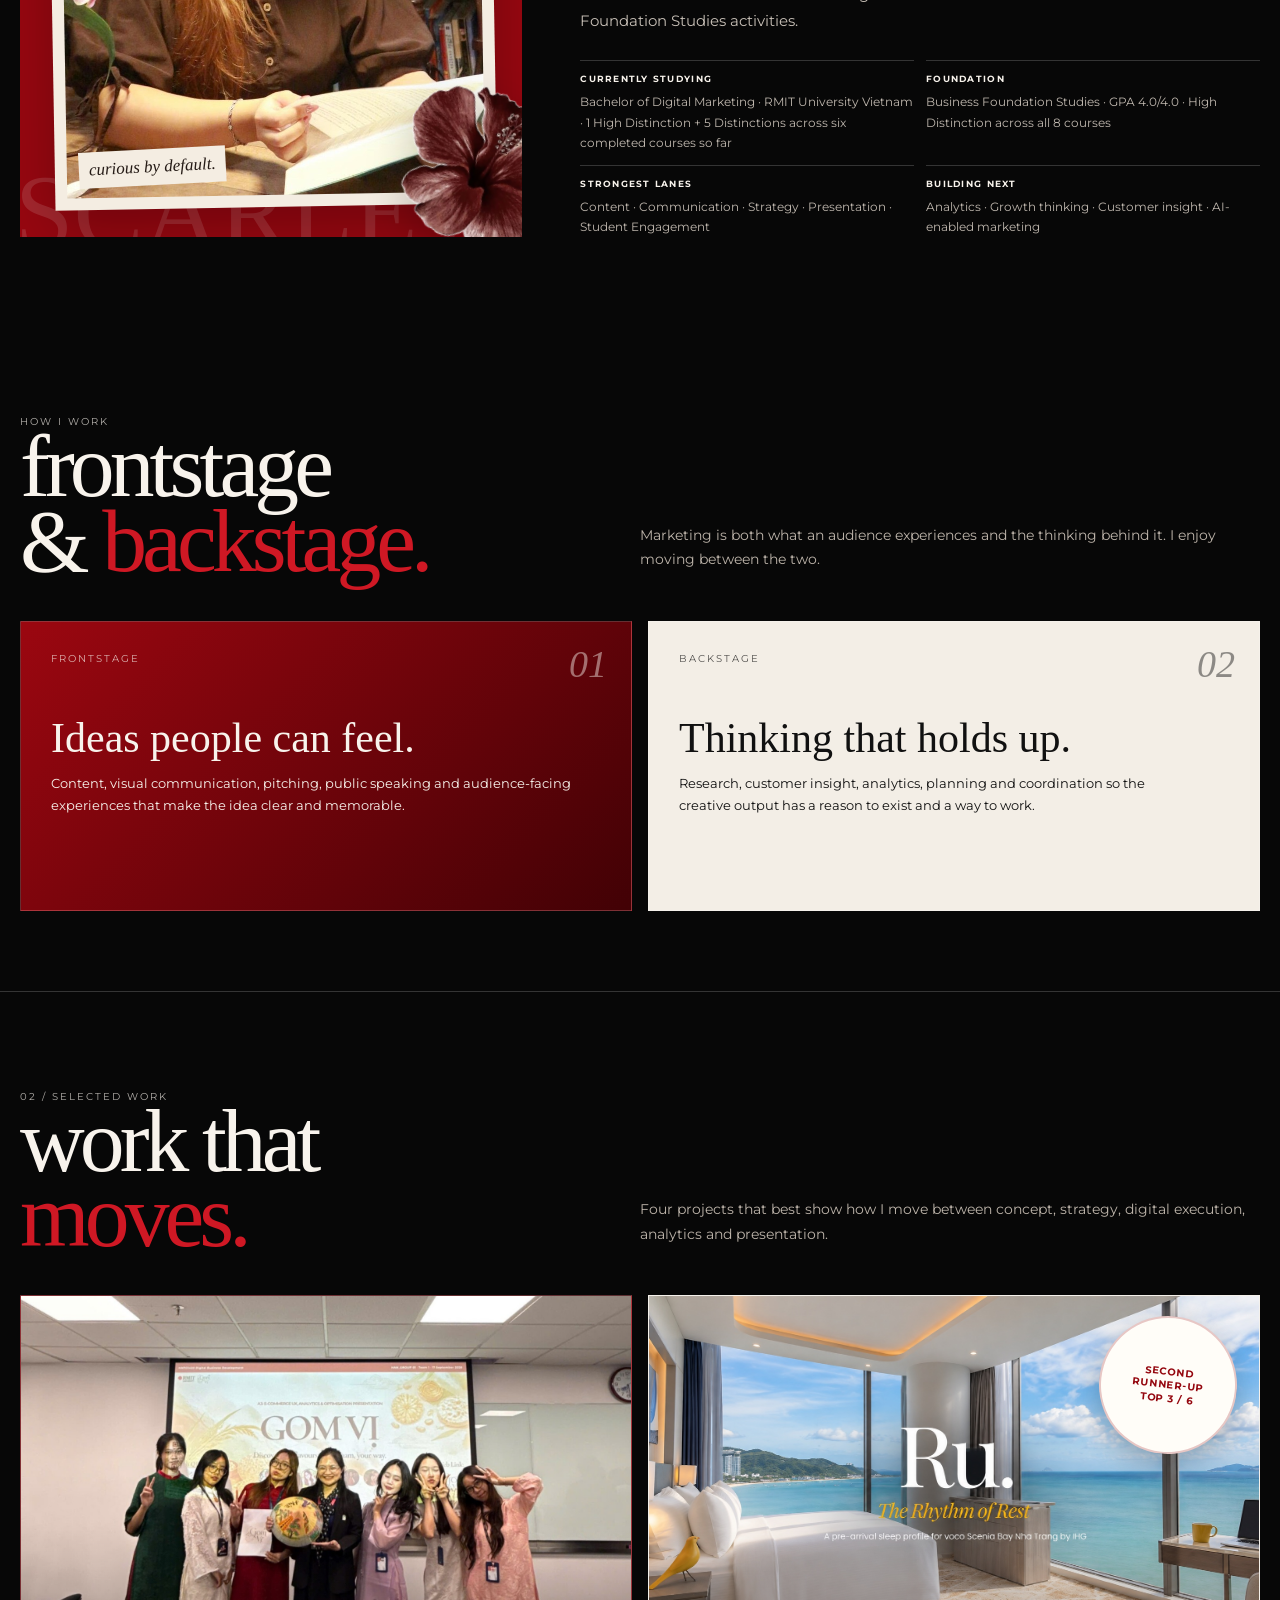
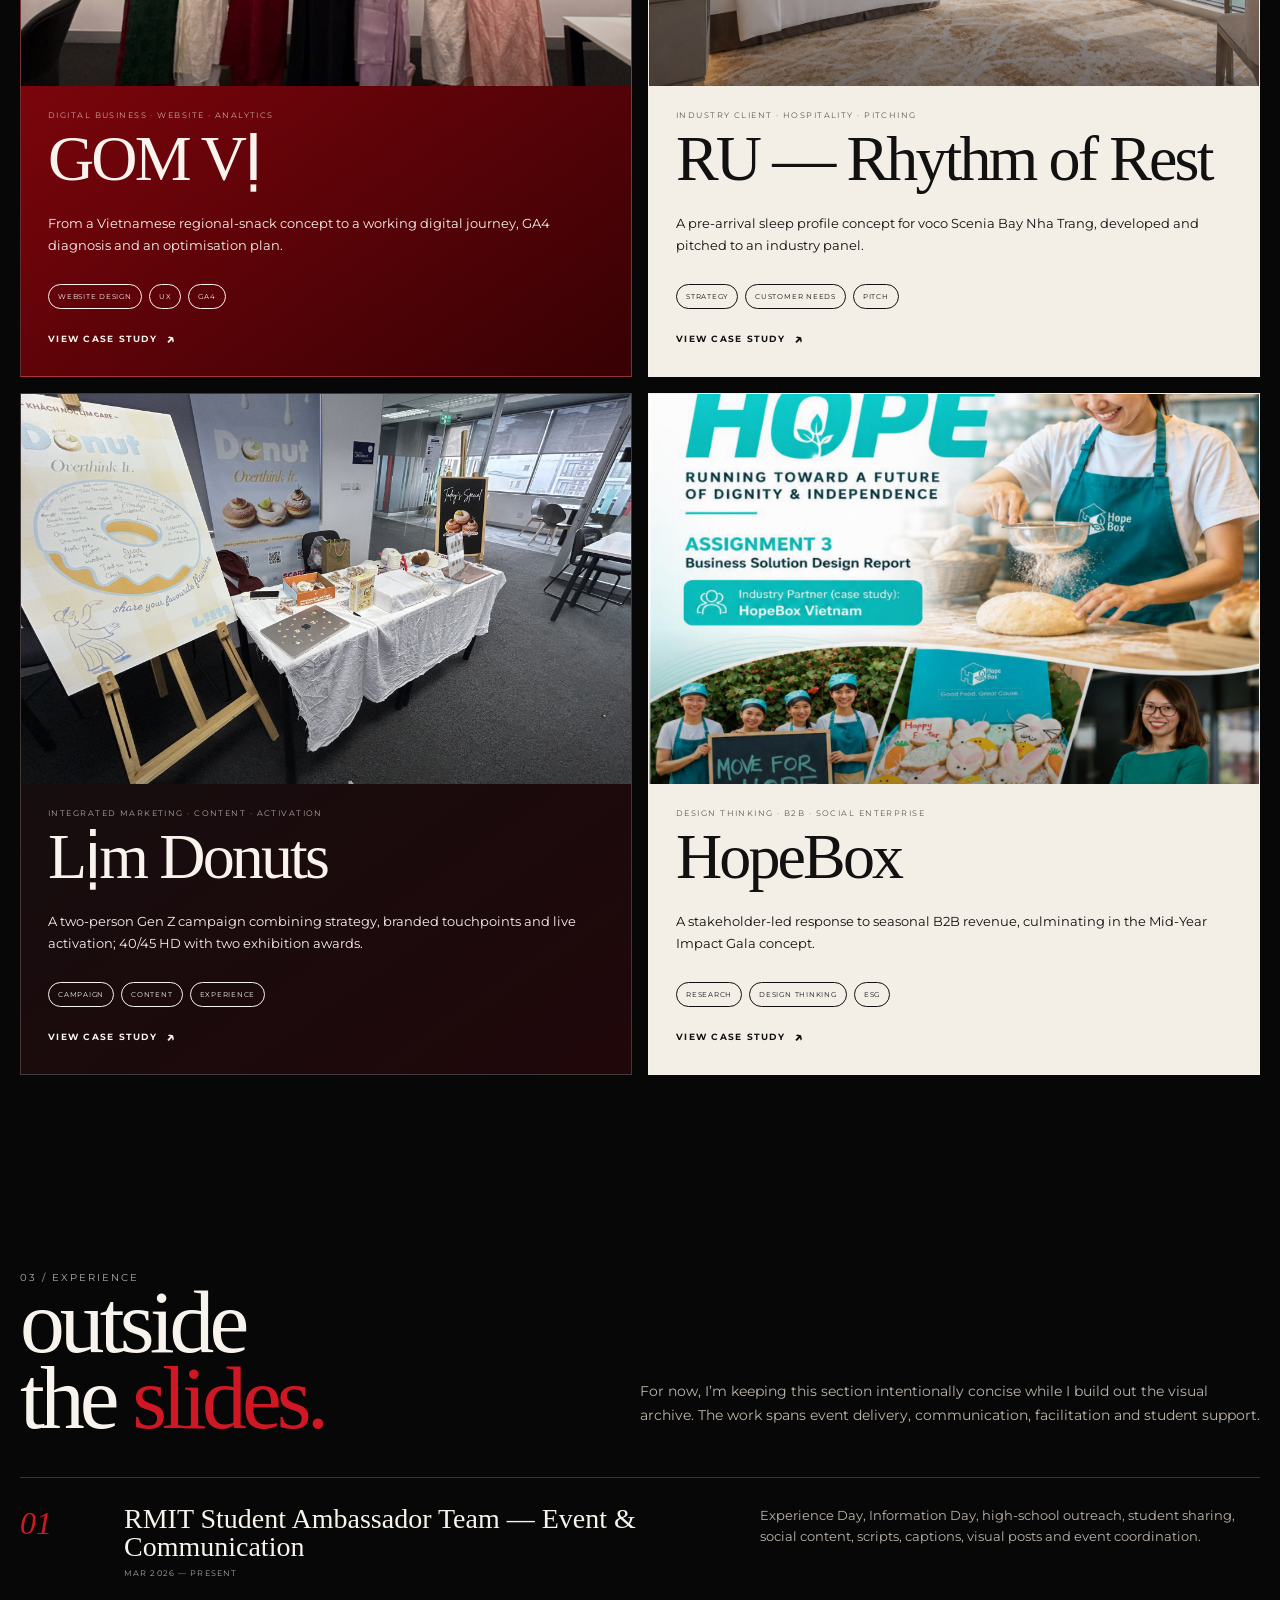
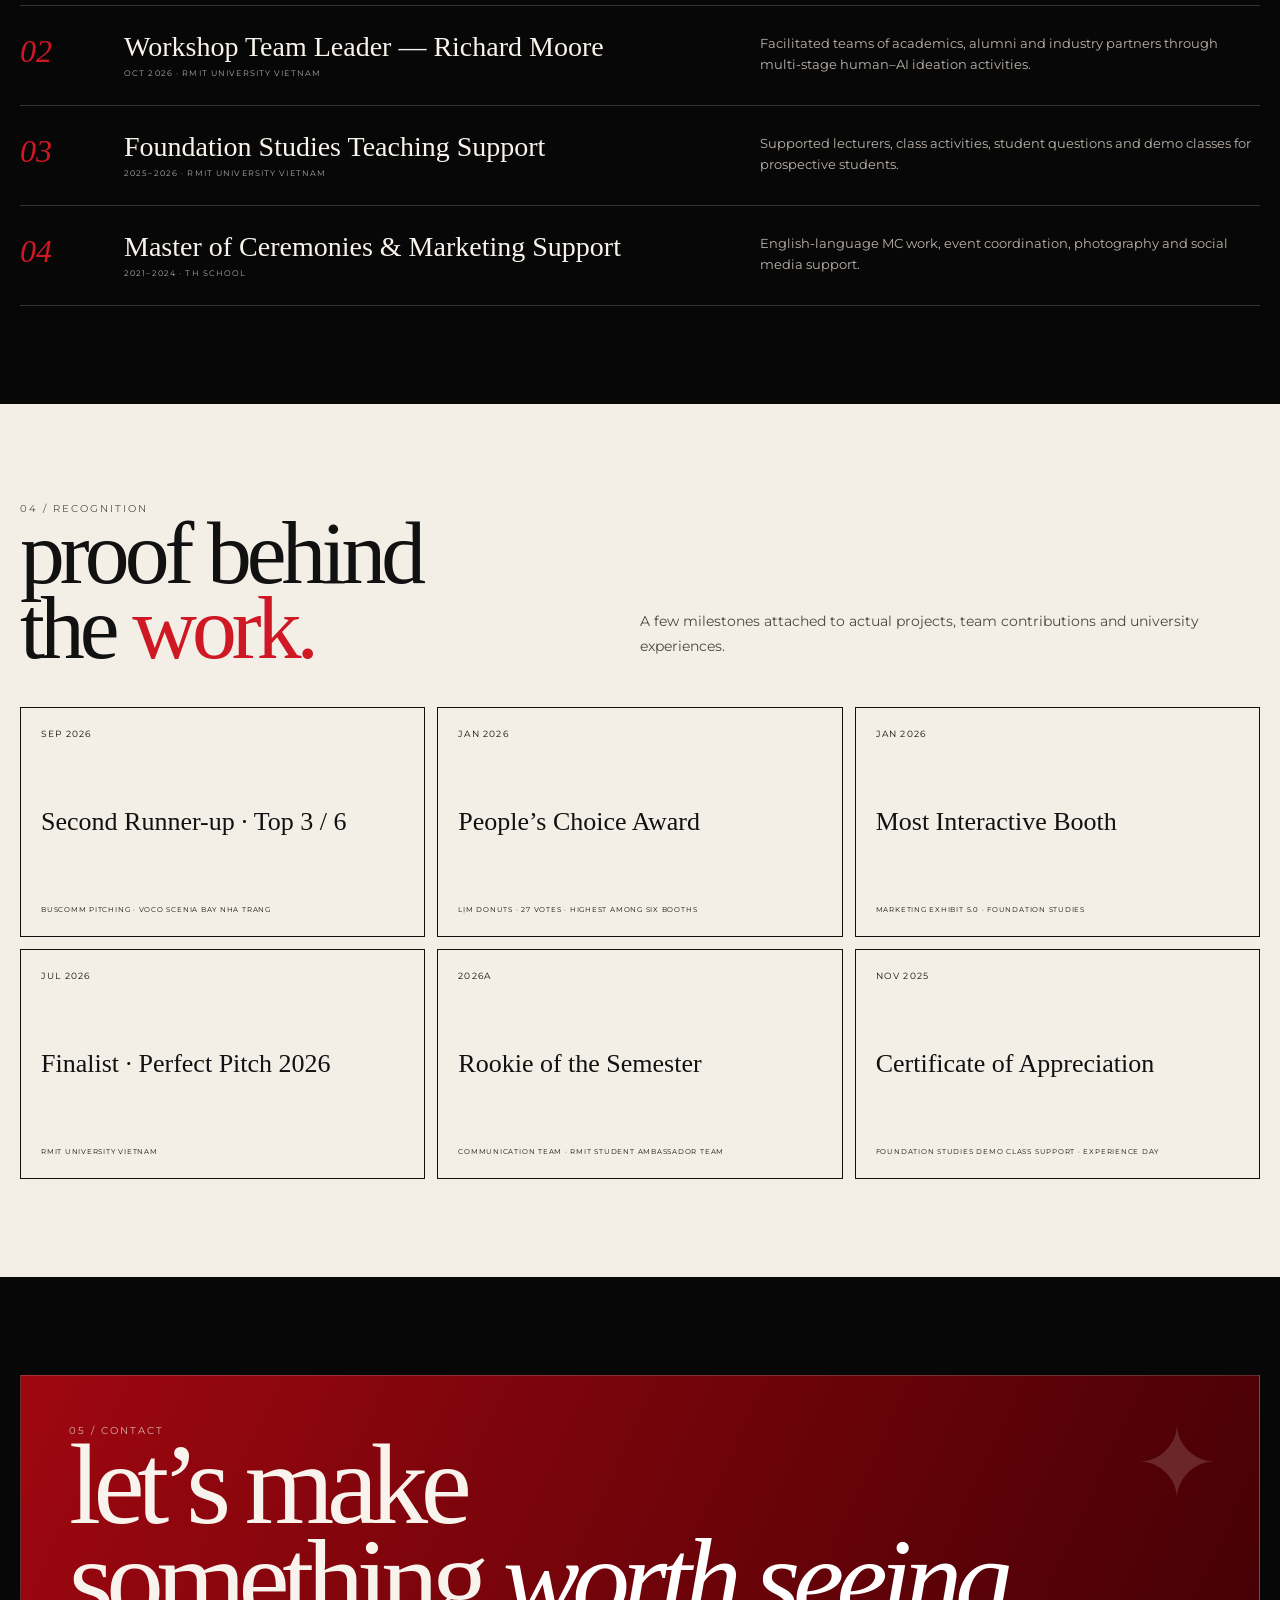
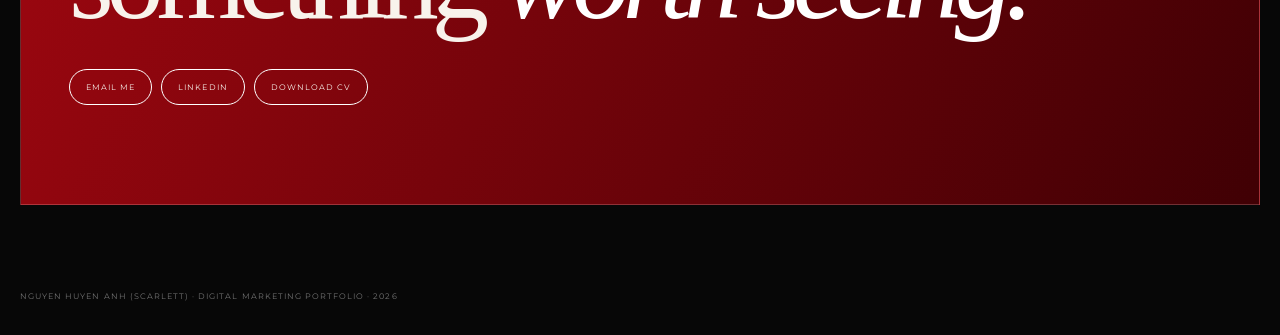
==== commit 5a499e0b: "Update index.html" ====
--- a/index.html
+++ b/index.html
@@ -52,11 +52,11 @@
 </aside>
 <article class="about-text reveal">
 <div class="eyebrow">01 / About</div><h2>creative,<br/>but <span class="red">not random.</span></h2>
-<p>I’m a Digital Marketing student at RMIT University Vietnam who likes the space where strategy, communication and people meet.</p>
-<p>My work moves between content, customer insight, digital experience, analytics, pitching and event delivery. I care about the idea, but also whether it makes sense for the audience and the business behind it.</p>
-<p>Outside class, I work across student engagement, university events, workshop facilitation and communication through RMIT’s Student Ambassador Team and Foundation Studies activities.</p>
+<p>I’m a Digital Marketing student at RMIT University Vietnam, interested in the intersection of strategy, communication and people.</p>
+<p>My work spans content, customer insight, digital experience, analytics, pitching and event delivery. I enjoy developing ideas, but I care just as much about whether they make sense for the audience and the business behind them. I’m especially drawn to work that combines creative thinking with practical problem-solving and gives me the chance to understand how people think, respond and engage.</p>
+<p>Beyond the classroom, I’m involved in student engagement, university events, workshop facilitation and communication through RMIT’s Student Ambassador Team and Foundation Studies activities.</p>
 <div class="about-grid-meta">
-<div class="meta-card"><strong>Currently studying</strong><span>Bachelor of Digital Marketing · RMIT University Vietnam · 1 High Distinction + 5 Distinctions across six completed courses</span></div>
+<div class="meta-card"><strong>Currently studying</strong><span>Bachelor of Digital Marketing · RMIT University Vietnam · 1 High Distinction + 5 Distinctions across six completed courses so far</span></div>
 <div class="meta-card"><strong>Foundation</strong><span>Business Foundation Studies · GPA 4.0/4.0 · High Distinction across all 8 courses</span></div>
 <div class="meta-card"><strong>Strongest lanes</strong><span>Content · Communication · Strategy · Presentation · Student Engagement</span></div>
 <div class="meta-card"><strong>Building next</strong><span>Analytics · Growth thinking · Customer insight · AI-enabled marketing</span></div>
--- a/styles.css
+++ b/styles.css
@@ -150,7 +150,7 @@
 .card-link{margin-top:auto;padding-top:20px;display:inline-flex;align-items:center;gap:9px;font-size:9px;text-transform:uppercase;letter-spacing:.14em;font-weight:700}
 .card-link::after{content:"↗";font-size:15px}
 .project:hover .card-link{gap:15px}
-.sticker{position:absolute;right:17px;top:17px;width:108px;height:108px;border-radius:50%;background:#fff;color:#94060e;display:grid;place-items:center;text-align:center;font-size:8px;font-weight:700;line-height:1.35;text-transform:uppercase;letter-spacing:.08em;transform:rotate(7deg);z-index:4}
+.sticker{ position:absolute; right:22px; top:20px; width:138px; height:138px; border-radius:50%; background:#fffdf8; color:#94060e; border:2px solid rgba(148,6,14,.22); box-shadow:0 10px 28px rgba(0,0,0,.22); display:grid; place-items:center; text-align:center; font-size:10px; font-weight:700; line-height:1.35; text-transform:uppercase; letter-spacing:.08em; transform:rotate(6deg); z-index:4; }
 
 /* EXPERIENCE */
 .exp-list{border-top:1px solid var(--line)}
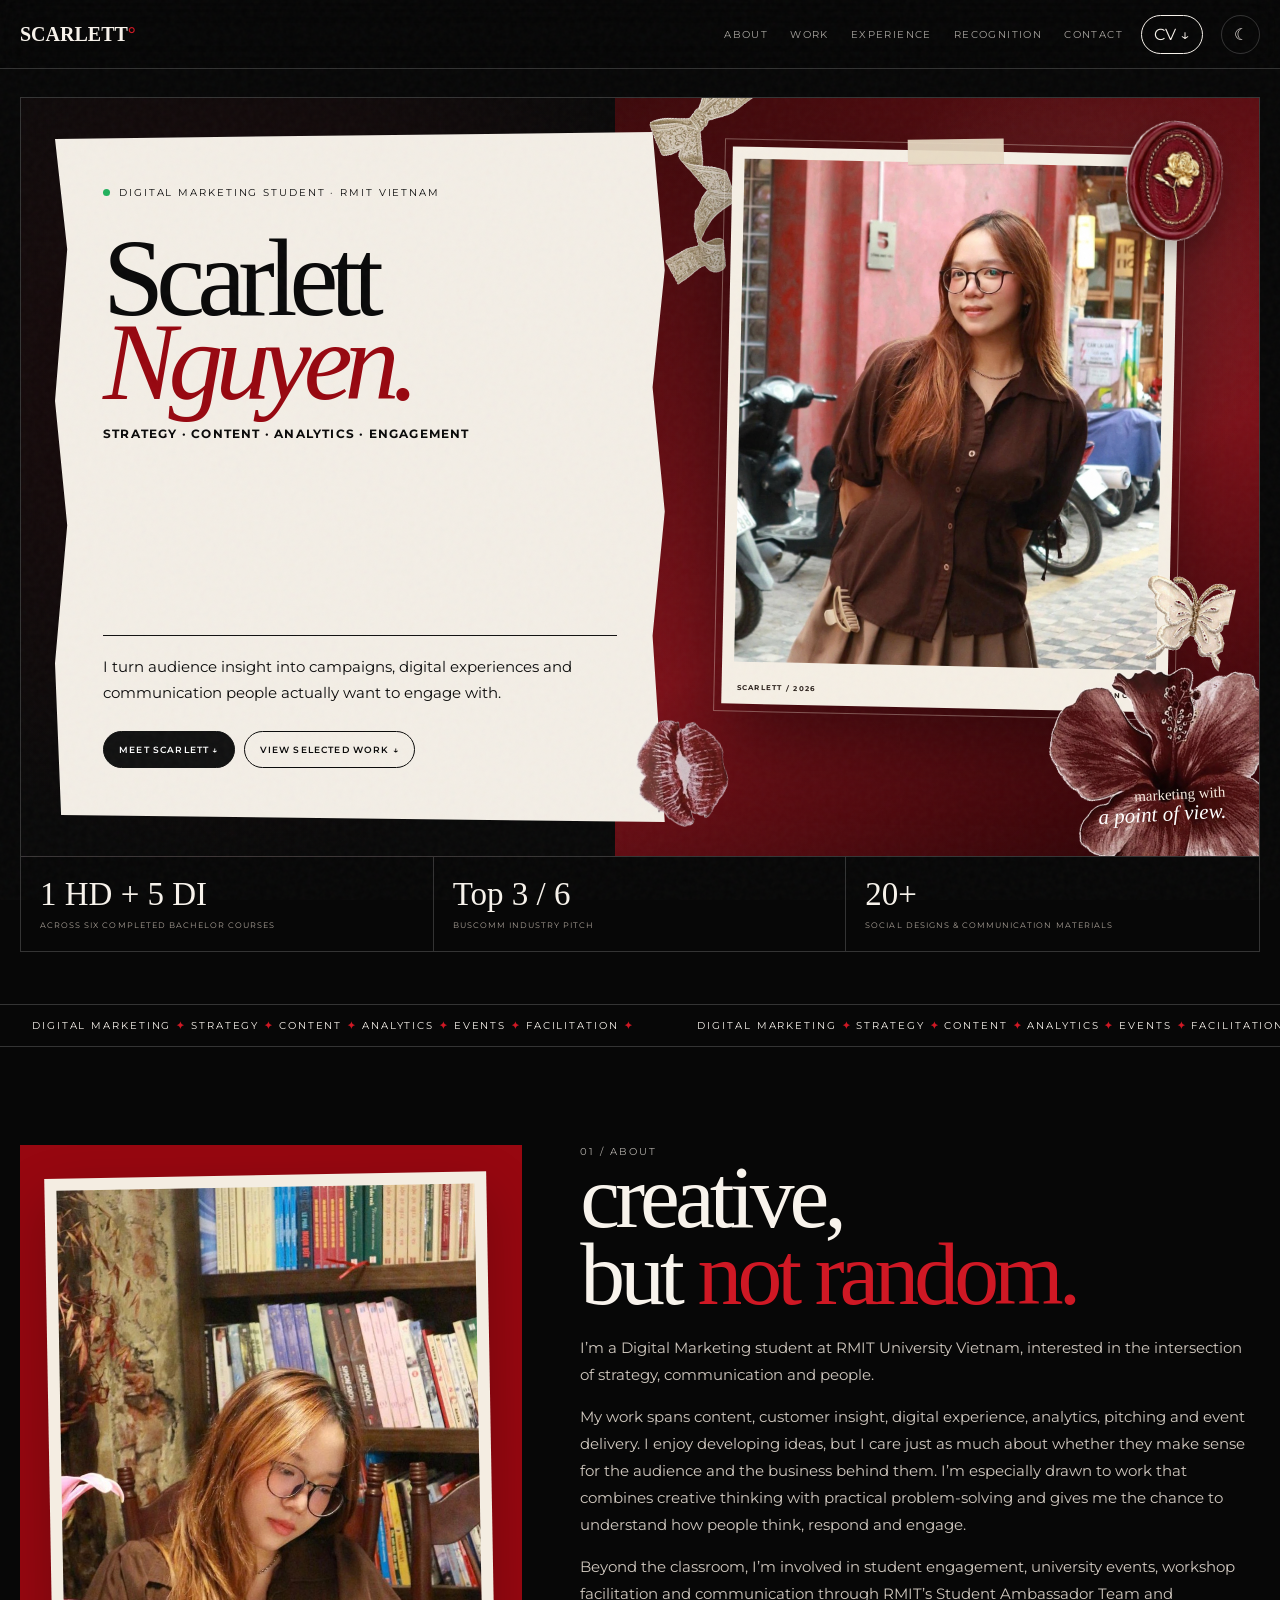
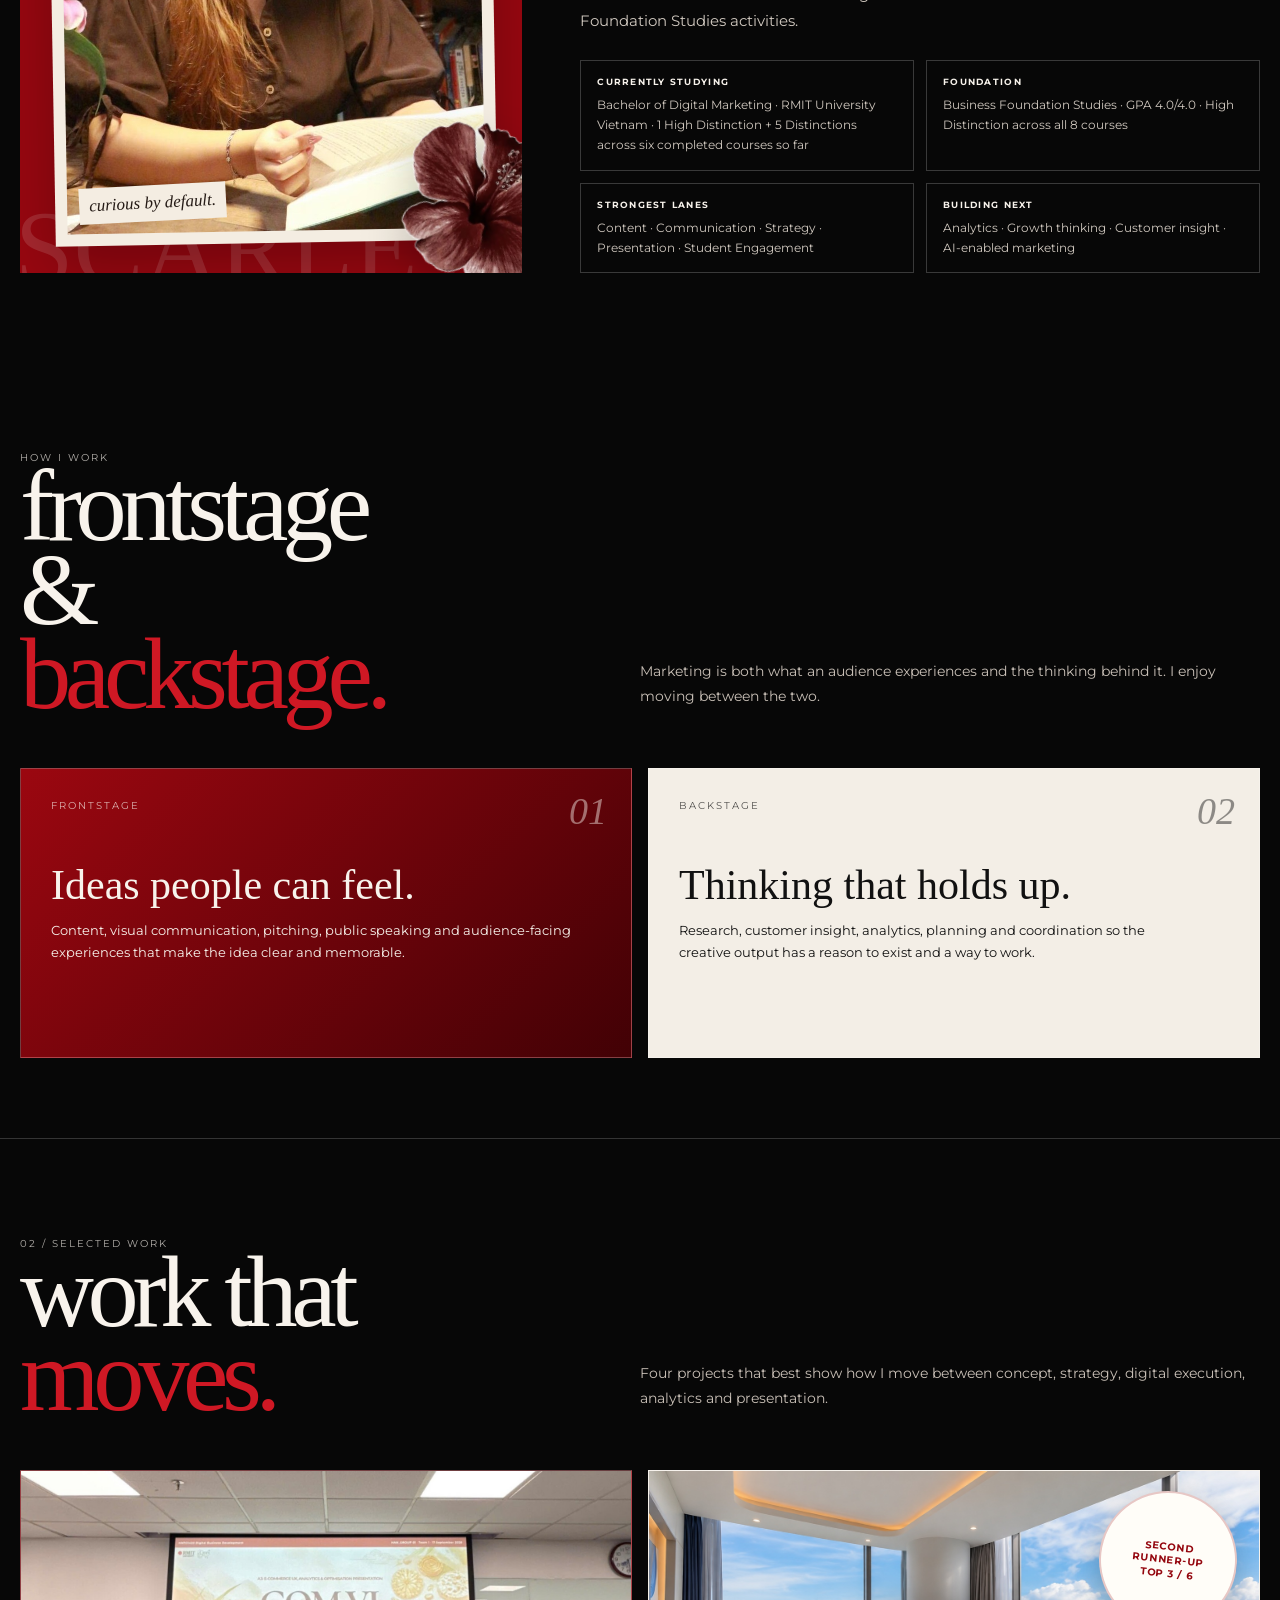
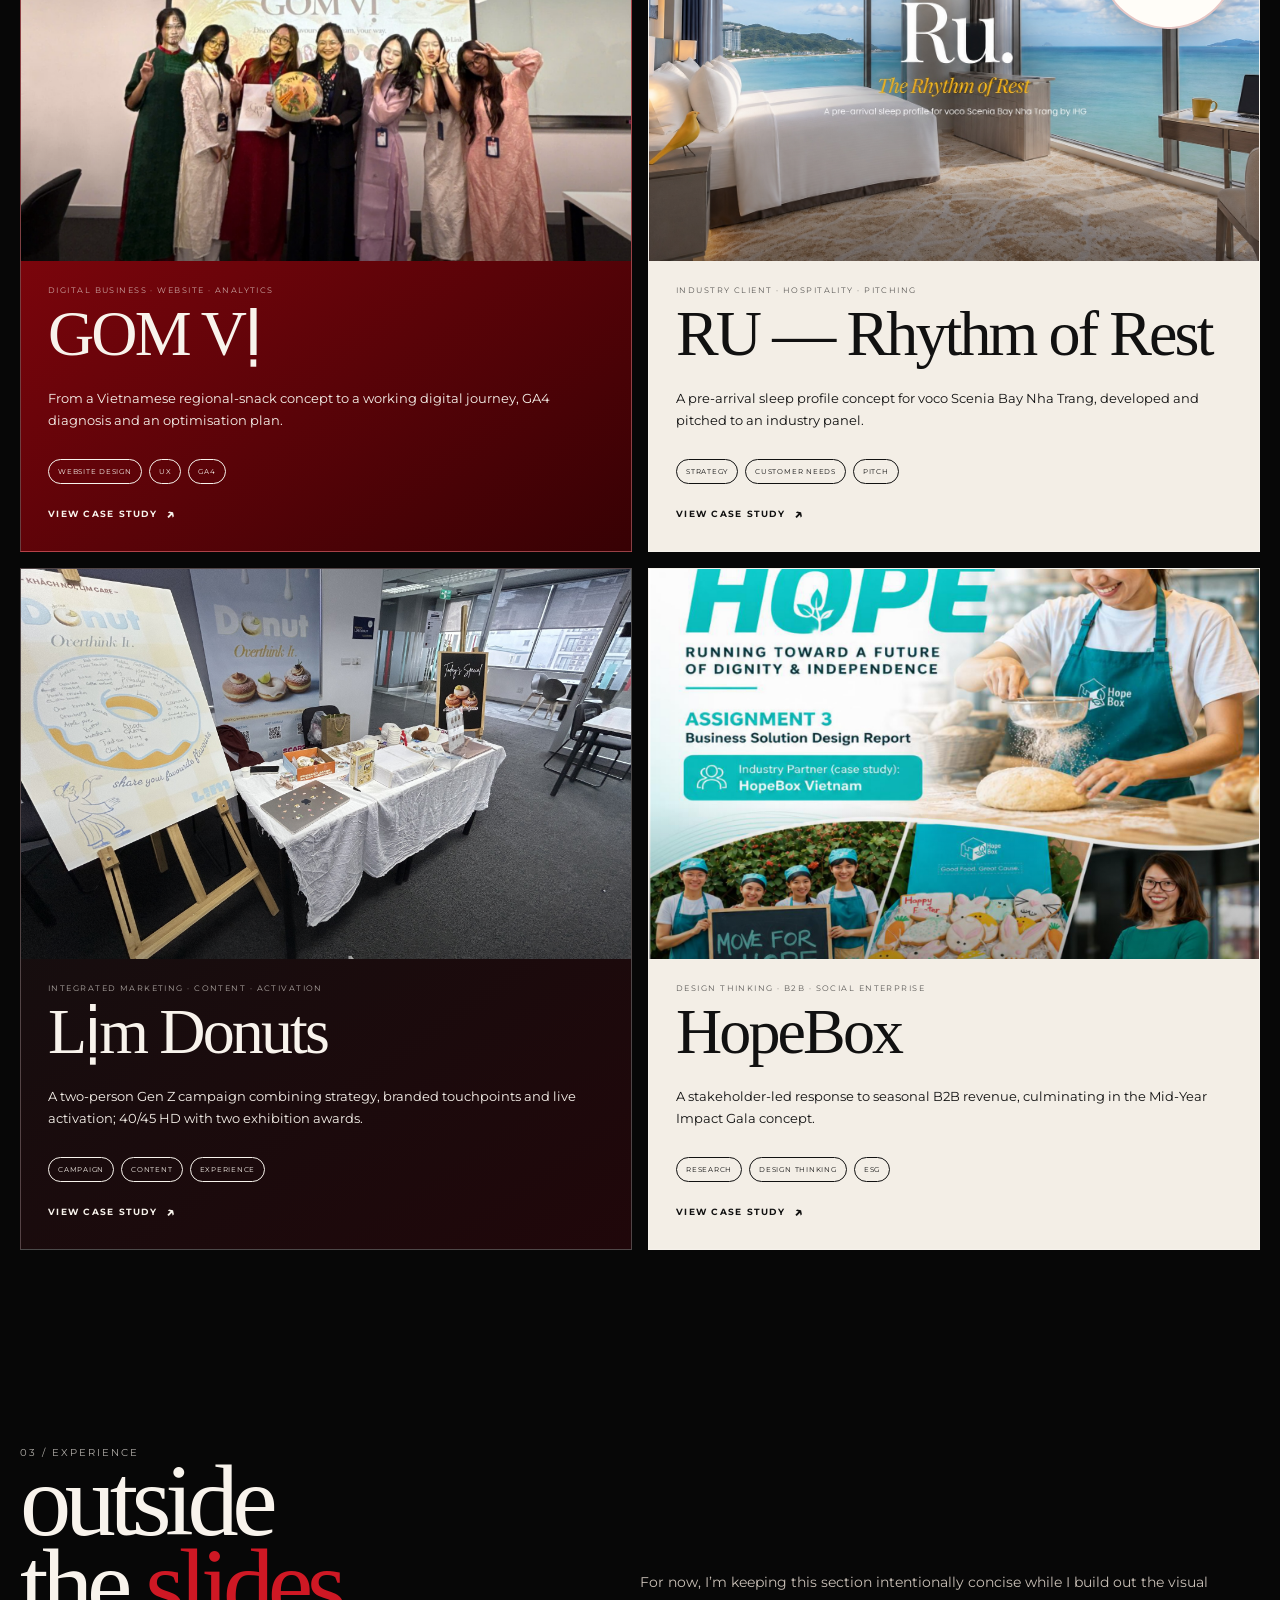
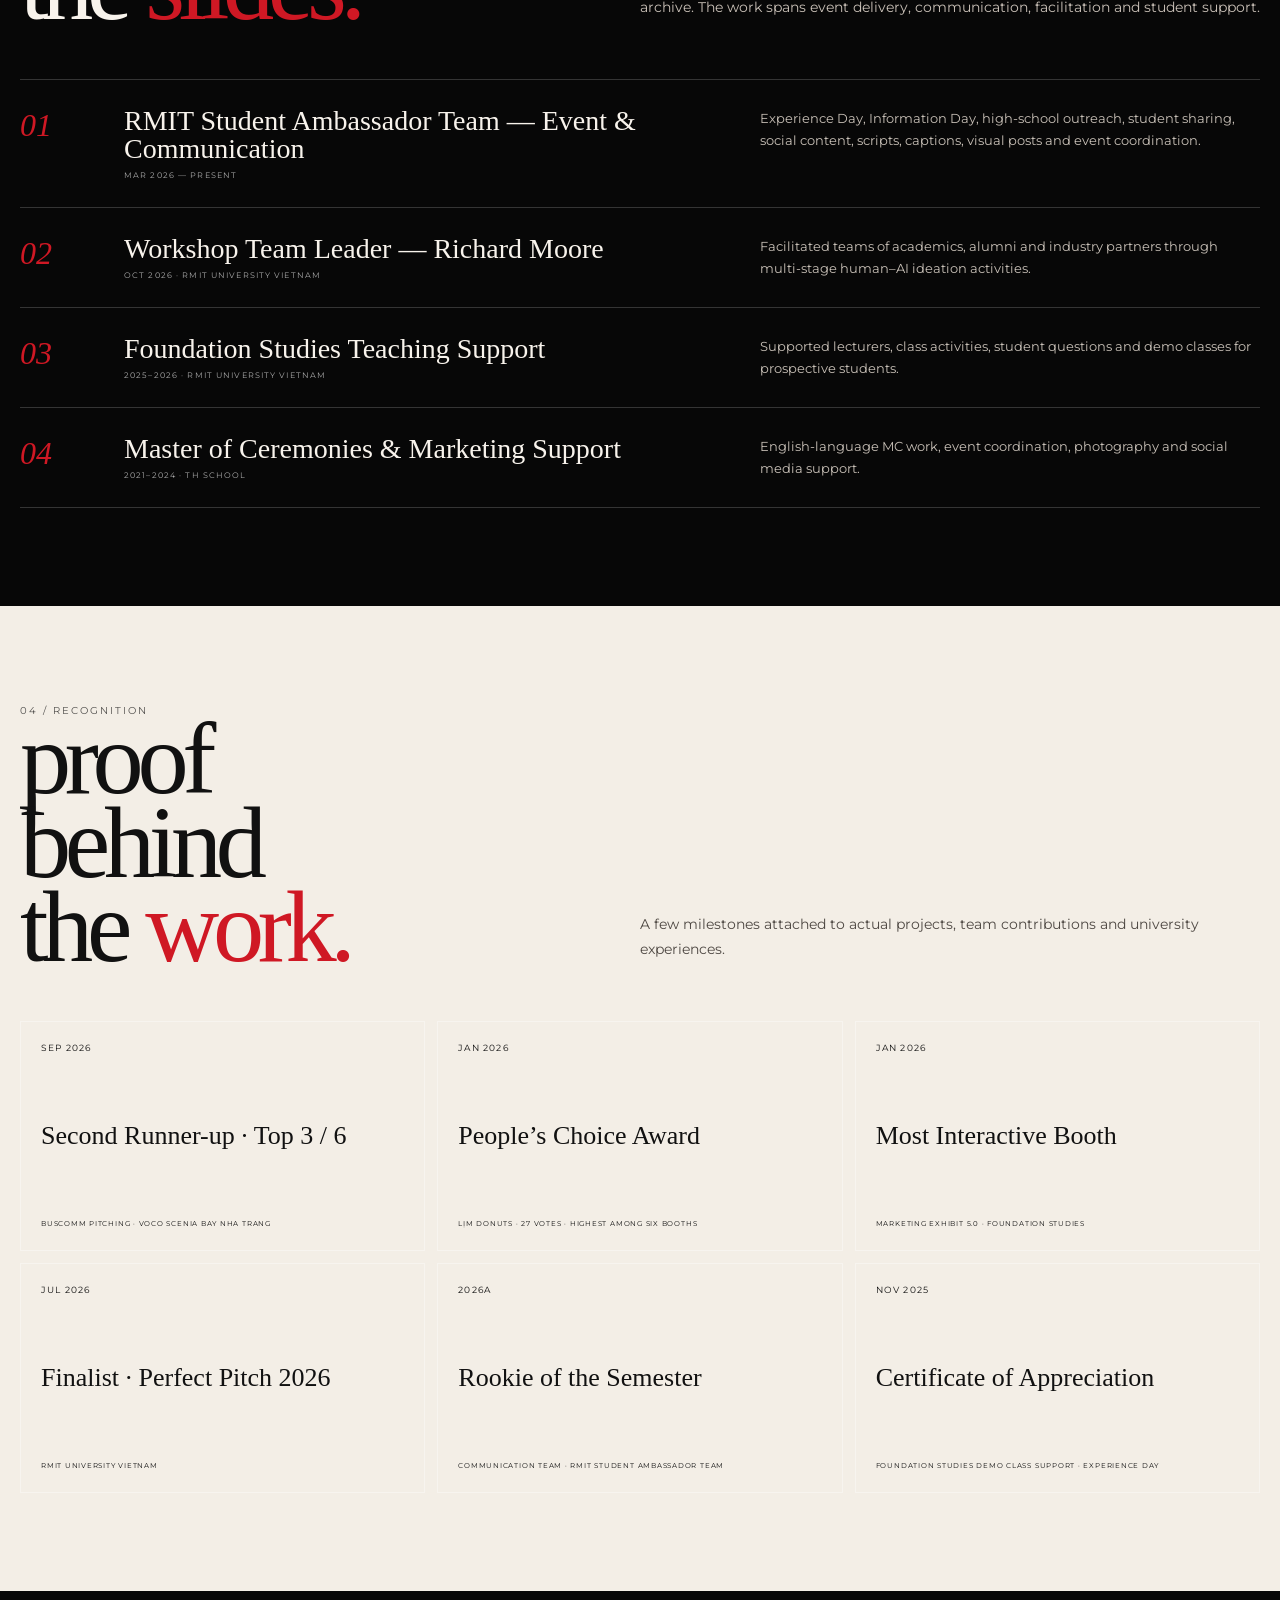
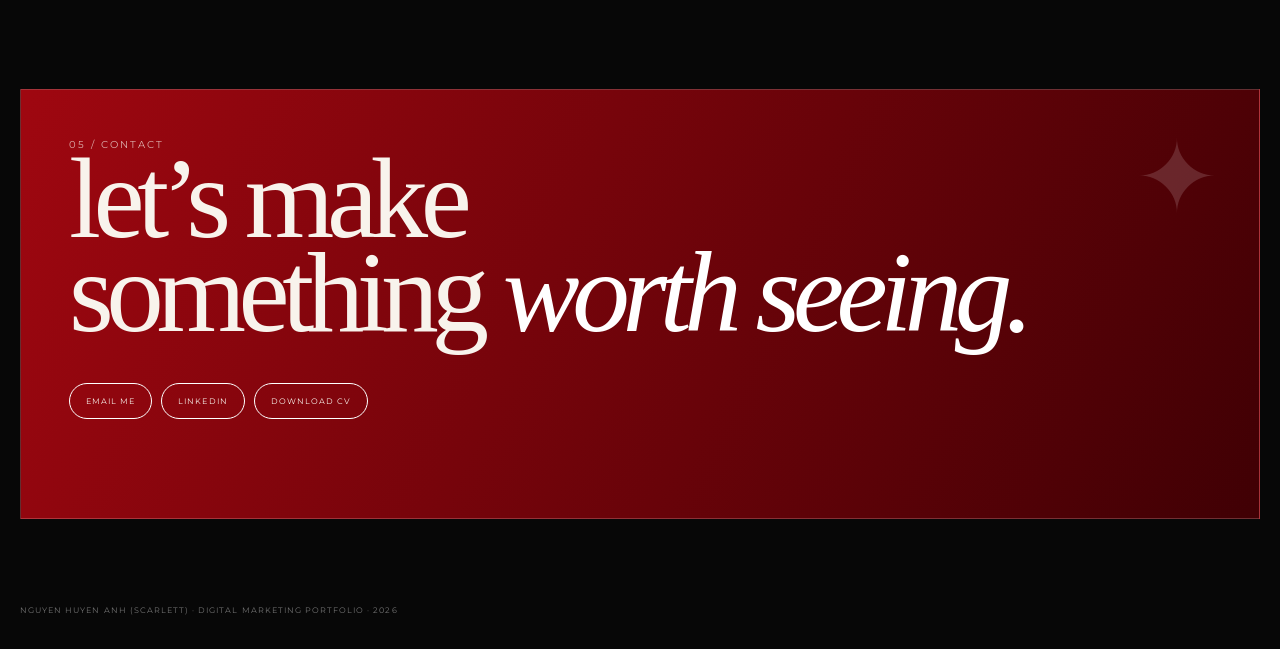
==== commit da59976f: "Update index.html" ====
--- a/index.html
+++ b/index.html
@@ -37,7 +37,7 @@
 </article>
 </div>
 <div class="hero-stats">
-<div class="hero-stat"><strong>1 HD + 5 D</strong><span>Across six completed Bachelor courses</span></div>
+<div class="hero-stat"><strong>1 HD + 5 DI</strong><span>Across six completed Bachelor courses</span></div>
 <div class="hero-stat"><strong>Top 3 / 6</strong><span>BUSCOMM industry pitch</span></div>
 <div class="hero-stat"><strong>20+</strong><span>Social designs &amp; communication materials</span></div>
 </div>
--- a/styles.css
+++ b/styles.css
@@ -115,14 +115,14 @@
 .track span{padding:0 32px}.track b{color:var(--red-hi)}
 @keyframes move{to{transform:translateX(-50%)}}
 section{padding:98px 0}
-.head{display:grid;grid-template-columns:.72fr 1.28fr;gap:34px;align-items:end;margin-bottom:42px}
-.head h2{margin:0;font:400 clamp(54px,7vw,100px)/.84 var(--display);letter-spacing:-.055em}
-.head p{max-width:620px;margin:0 0 7px auto;font-size:14px;line-height:1.75;color:#bdb4aa}
+.head{display:grid;grid-template-columns:.72fr 1.28fr;gap:34px;align-items:end;margin-bottom:52px}
+.head h2{margin:0;font:400 clamp(68px,8vw,112px)/.82 var(--display);letter-spacing:-.062em}
+.head p{max-width:620px;margin:0 0 7px auto;font-size:14px;line-height:1.78;color:#c9c0b7}
 
 /* WORKING STYLE */
 .approach{padding:80px 0;border-bottom:1px solid var(--line)}
 .approach-grid{display:grid;grid-template-columns:1fr 1fr;gap:16px}
-.approach-card{border:1px solid var(--line);min-height:290px;padding:30px;position:relative;overflow:hidden}
+.approach-card{border:1px solid rgba(255,255,255,.24);min-height:290px;padding:30px;position:relative;overflow:hidden}
 .approach-card.red-panel{background:linear-gradient(135deg,#9b0710,#420105)}
 .approach-card.paper-panel{background:var(--paper);color:#111}
 .approach-card h3{font:400 42px/1 var(--display);margin:52px 0 12px}
@@ -132,7 +132,7 @@
 /* SELECTED WORK — equal cards */
 .projects{display:grid;grid-template-columns:repeat(2,minmax(0,1fr));gap:16px}
 .project{
-  min-height:680px;border:1px solid var(--line);position:relative;overflow:hidden;
+  min-height:680px;border:1px solid rgba(255,255,255,.24);position:relative;overflow:hidden;
   background:#111;transition:.28s;display:flex;flex-direction:column
 }
 .project:hover{transform:translateY(-5px)}
@@ -158,7 +158,7 @@
 .exp-no{font:italic 32px var(--display);color:var(--red-hi)}
 .exp h3{margin:0 0 7px;font:400 28px/1 var(--display)}
 .org{font-size:8px;text-transform:uppercase;letter-spacing:.14em;color:#aaa}
-.exp p{margin:0;font-size:13px;line-height:1.66;color:#bcb4ab}
+.exp p{margin:0;font-size:13px;line-height:1.7;color:#c9c1b8}
 
 /* ABOUT */
 .about{display:grid;grid-template-columns:.85fr 1.15fr;gap:58px}
@@ -168,16 +168,16 @@
 .about-collage div{overflow:hidden;border:1px solid rgba(255,255,255,.65)}
 .about-collage .wide{grid-column:1/3}
 .about-text h2{font:400 clamp(54px,7vw,92px)/.86 var(--display);letter-spacing:-.055em;margin:0 0 22px}
-.about-text p{font-size:15px;line-height:1.8;color:#c7bfb6}
+.about-text p{font-size:15px;line-height:1.8;color:#d0c8bf}
 .about-grid-meta{display:grid;grid-template-columns:1fr 1fr;gap:12px;margin-top:26px}
-.meta-card{border-top:1px solid var(--line);padding-top:12px}
+.meta-card{border:1px solid rgba(255,255,255,.20);padding:15px 16px}
 .meta-card strong{font-size:9px;text-transform:uppercase;letter-spacing:.14em;display:block;margin-bottom:7px}
-.meta-card span{font-size:12px;line-height:1.55;color:#bfb7ae}
+.meta-card span{font-size:12px;line-height:1.6;color:#d0c8bf}
 
 /* RECOGNITION */
 .recognition{background:var(--paper);color:#111}
 .awards{display:grid;grid-template-columns:repeat(3,1fr);gap:12px}
-.award{min-height:230px;border:1px solid #111;padding:20px;display:flex;flex-direction:column;justify-content:space-between;transition:.22s}
+.award{min-height:230px;border:1px solid rgba(255,255,255,.34);padding:20px;display:flex;flex-direction:column;justify-content:space-between;transition:.22s}
 .award:hover{background:var(--red);color:#fff;transform:rotate(-.7deg)}
 .award .year{font-size:9px;letter-spacing:.13em}
 .award h4{font:400 26px/1.03 var(--display);margin:0}
@@ -290,7 +290,31 @@
 body[data-theme='light'] .proof-card p{color:#665e58}
 body[data-theme='light'] .pdf-shell,
 body[data-theme='light'] .video-wrap{background:#e6ddd4}
-body[data-theme='light'] footer{color:#716862}
+body[data-theme='light'] footer{color:#5f5750}
+
+/* HOMEPAGE LIGHT-MODE POLISH */
+body[data-theme='light'] .head p,
+body[data-theme='light'] .exp p,
+body[data-theme='light'] .about-text p,
+body[data-theme='light'] .meta-card span,
+body[data-theme='light'] .project p{color:#3f3833}
+
+body[data-theme='light'] .hero-stat span,
+body[data-theme='light'] .org,
+body[data-theme='light'] .project .idx{color:#5d554f;opacity:1}
+
+body[data-theme='light'] .approach-card,
+body[data-theme='light'] .project,
+body[data-theme='light'] .meta-card{border-color:rgba(84,61,44,.30);box-shadow:0 8px 24px rgba(70,49,35,.055)}
+
+body[data-theme='light'] .meta-card{background:rgba(255,250,243,.64)}
+body[data-theme='light'] .approach-card.paper-panel,
+body[data-theme='light'] .project.paper{border-color:rgba(84,61,44,.34)}
+
+body[data-theme='light'] .exp-list,
+body[data-theme='light'] .exp{border-color:rgba(84,61,44,.24)}
+
+body[data-theme='light'] .award{border-color:rgba(255,255,255,.46)}
 
 /* Responsive */
 @media(max-width:1000px){
@@ -319,6 +343,7 @@
   .scrapbook{min-height:1100px}
   .paper-rip{inset:15px 15px 460px 15px;padding:38px 28px}
   .hero h1{font-size:72px;margin-top:30px}
+  .head h2{font-size:62px;line-height:.86}
   .hero-board{height:480px}
   .filmstrip{width:230px;height:360px;right:5%;bottom:55px}
   .identity-card{left:5%;bottom:40px;width:150px}
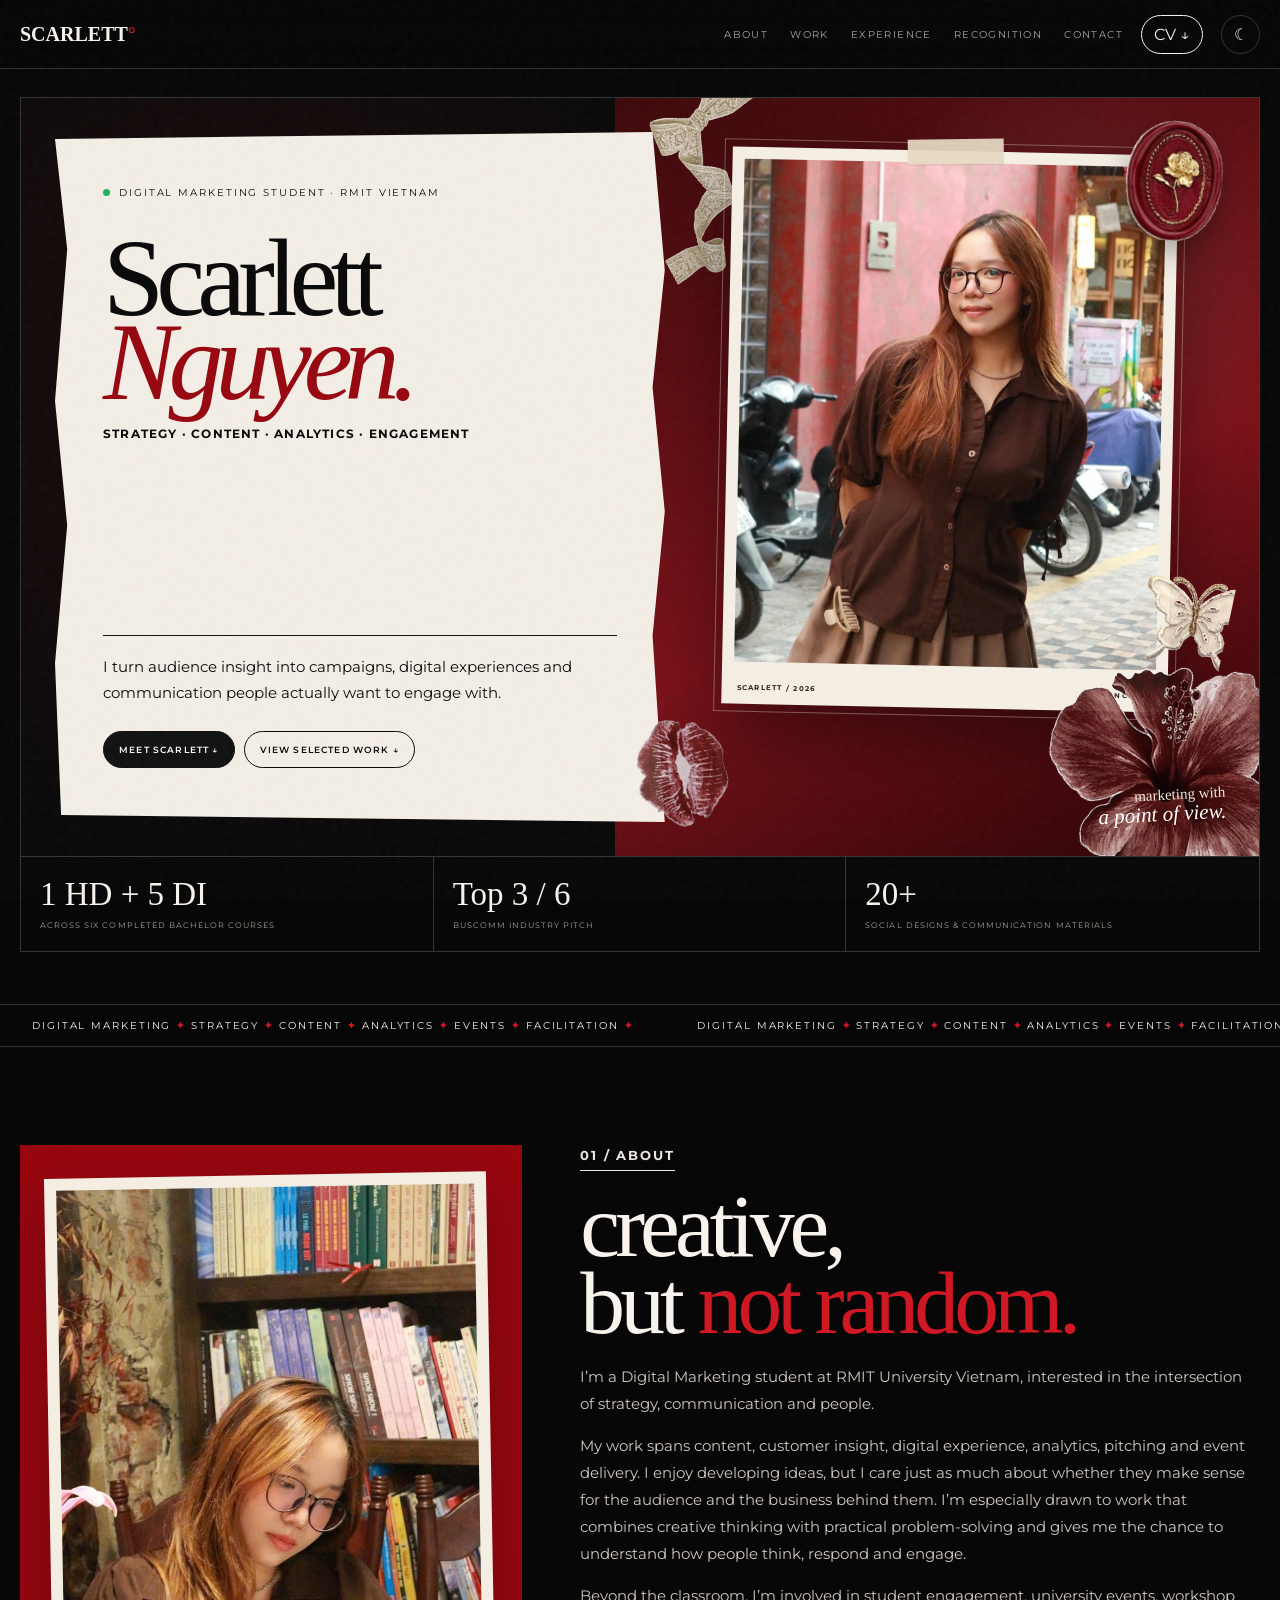
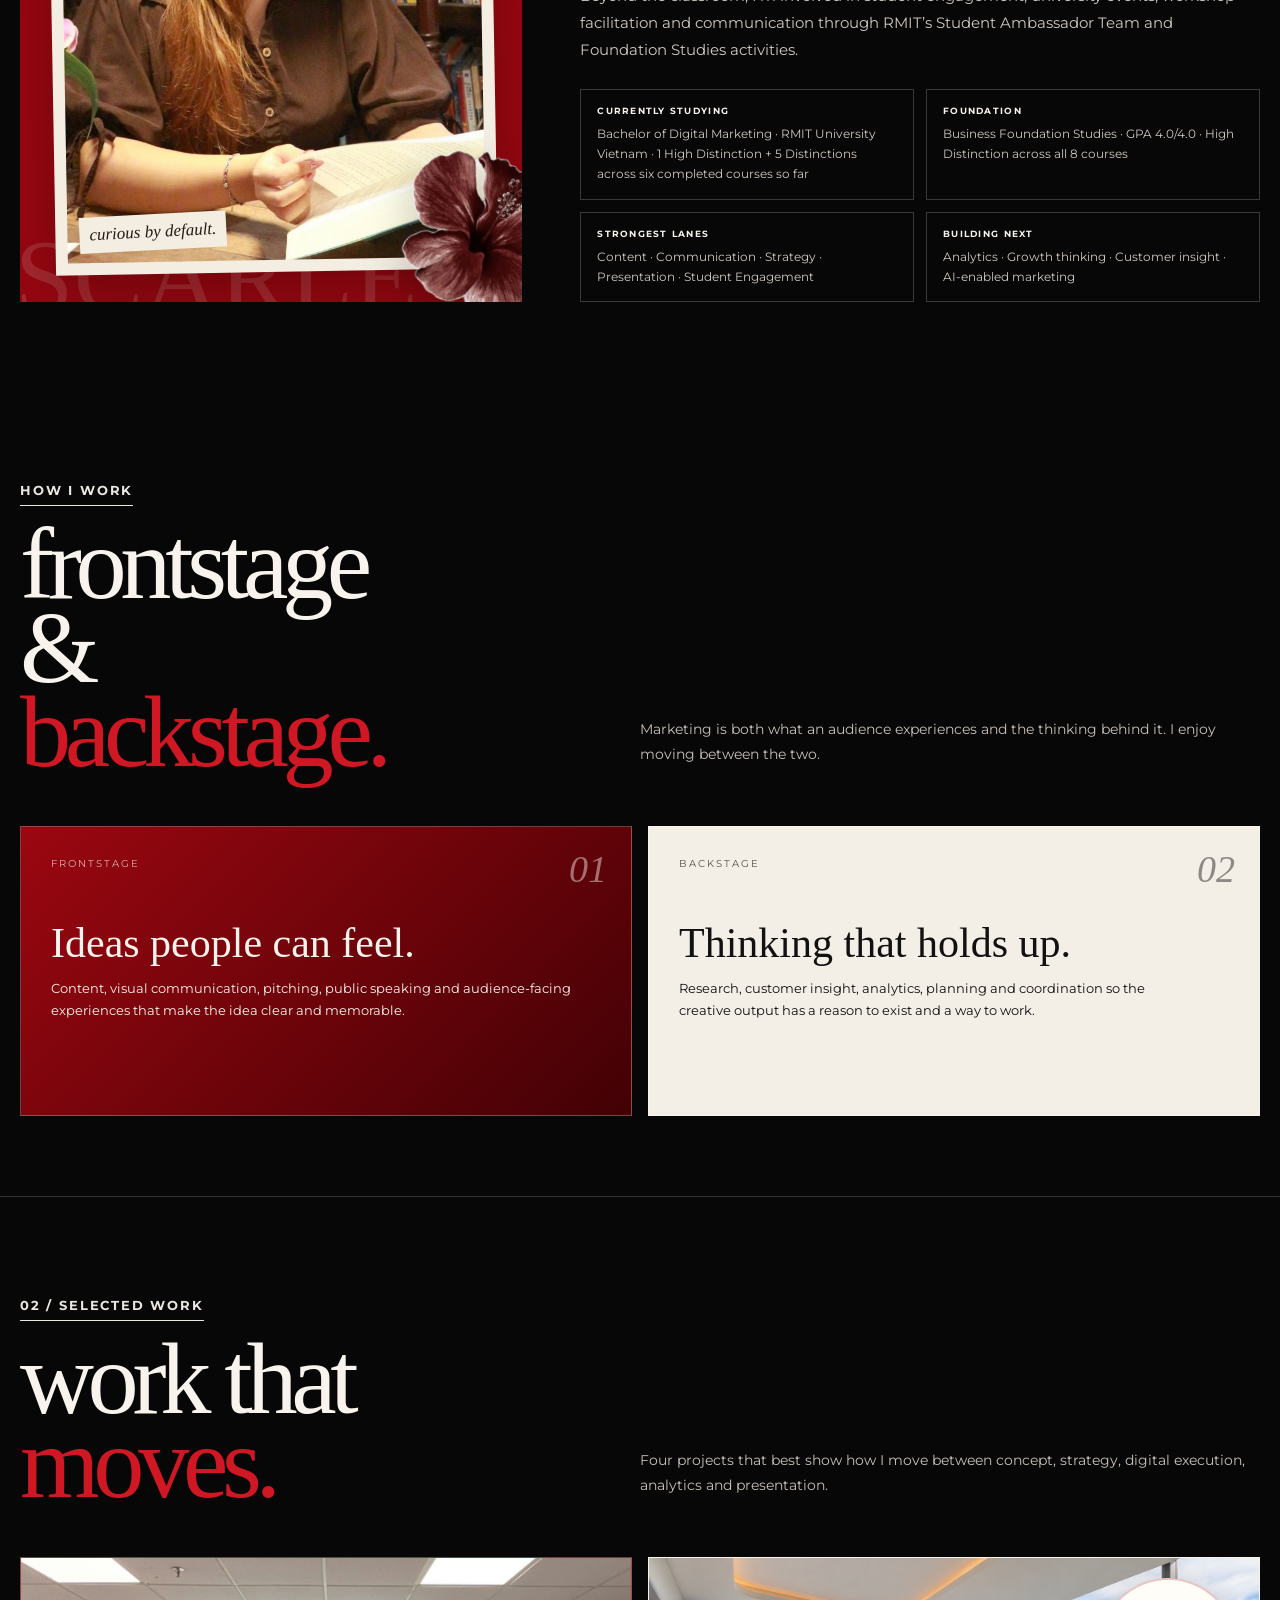
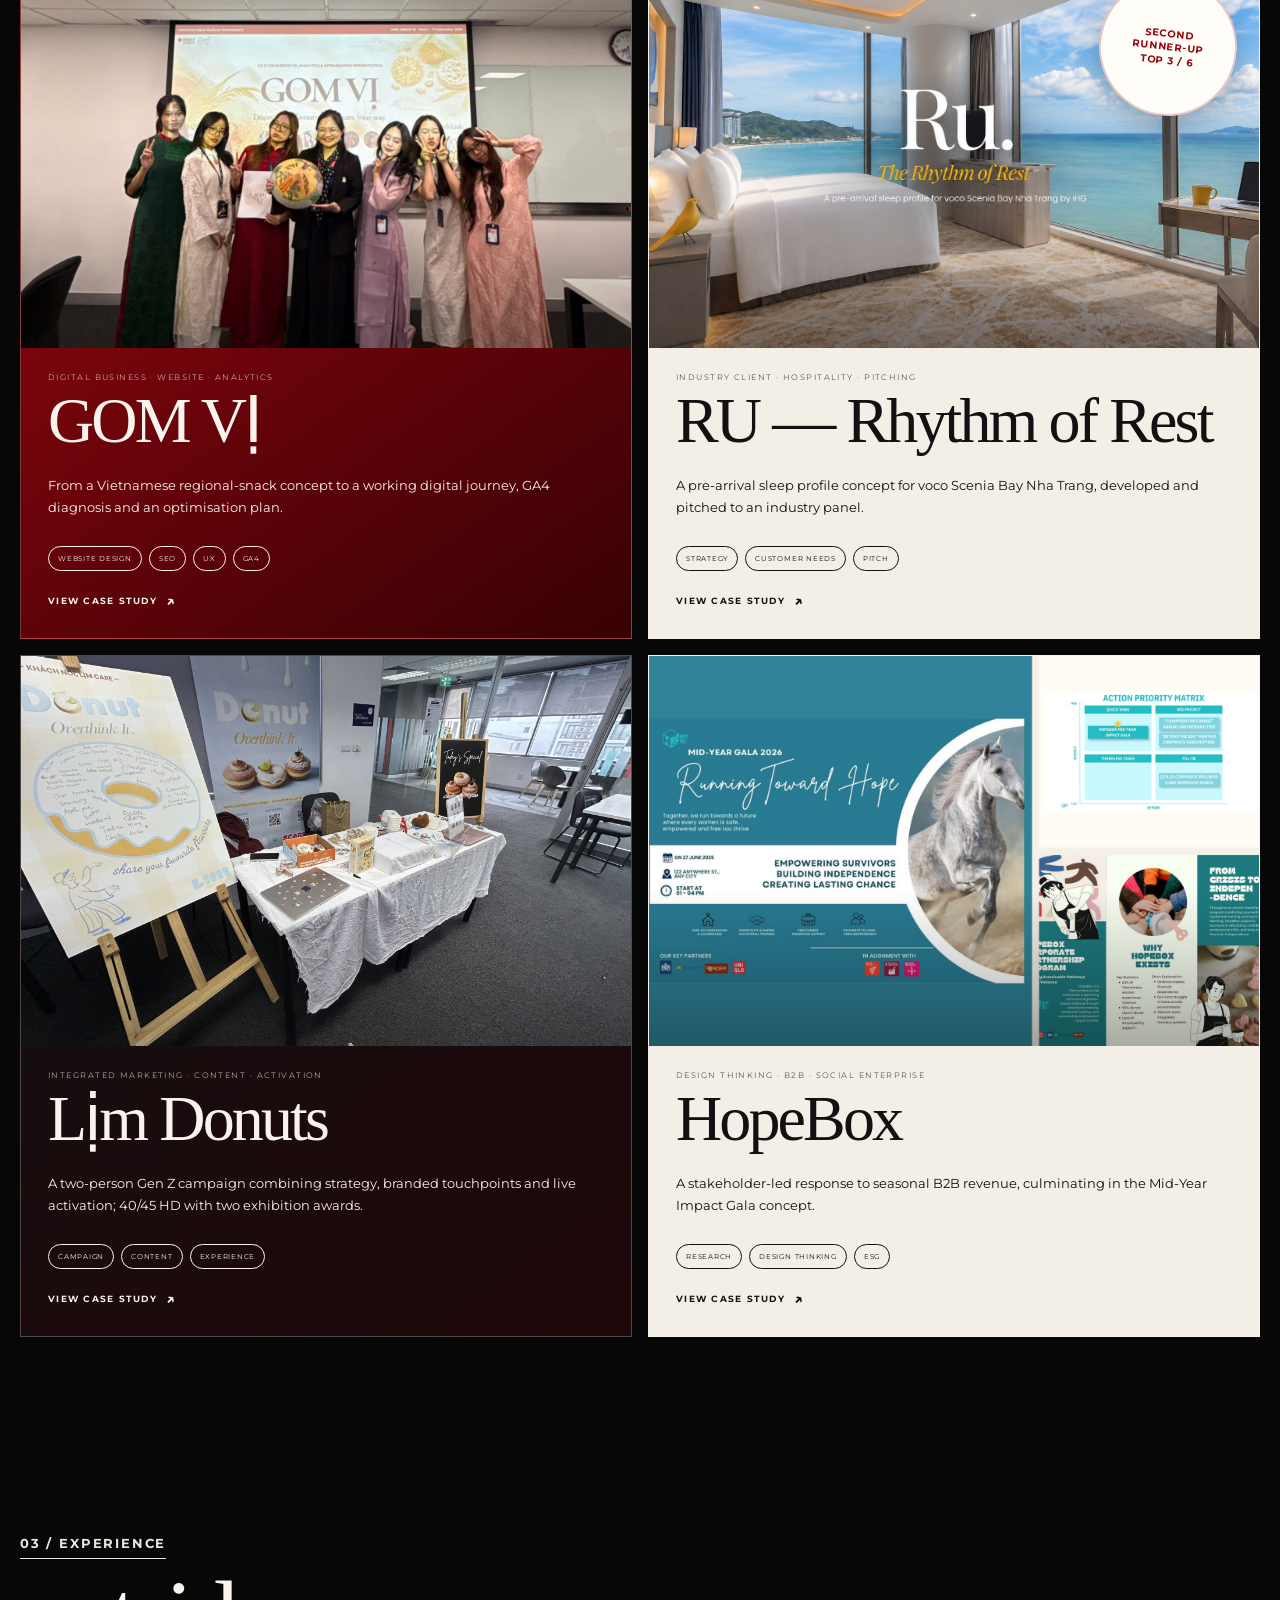
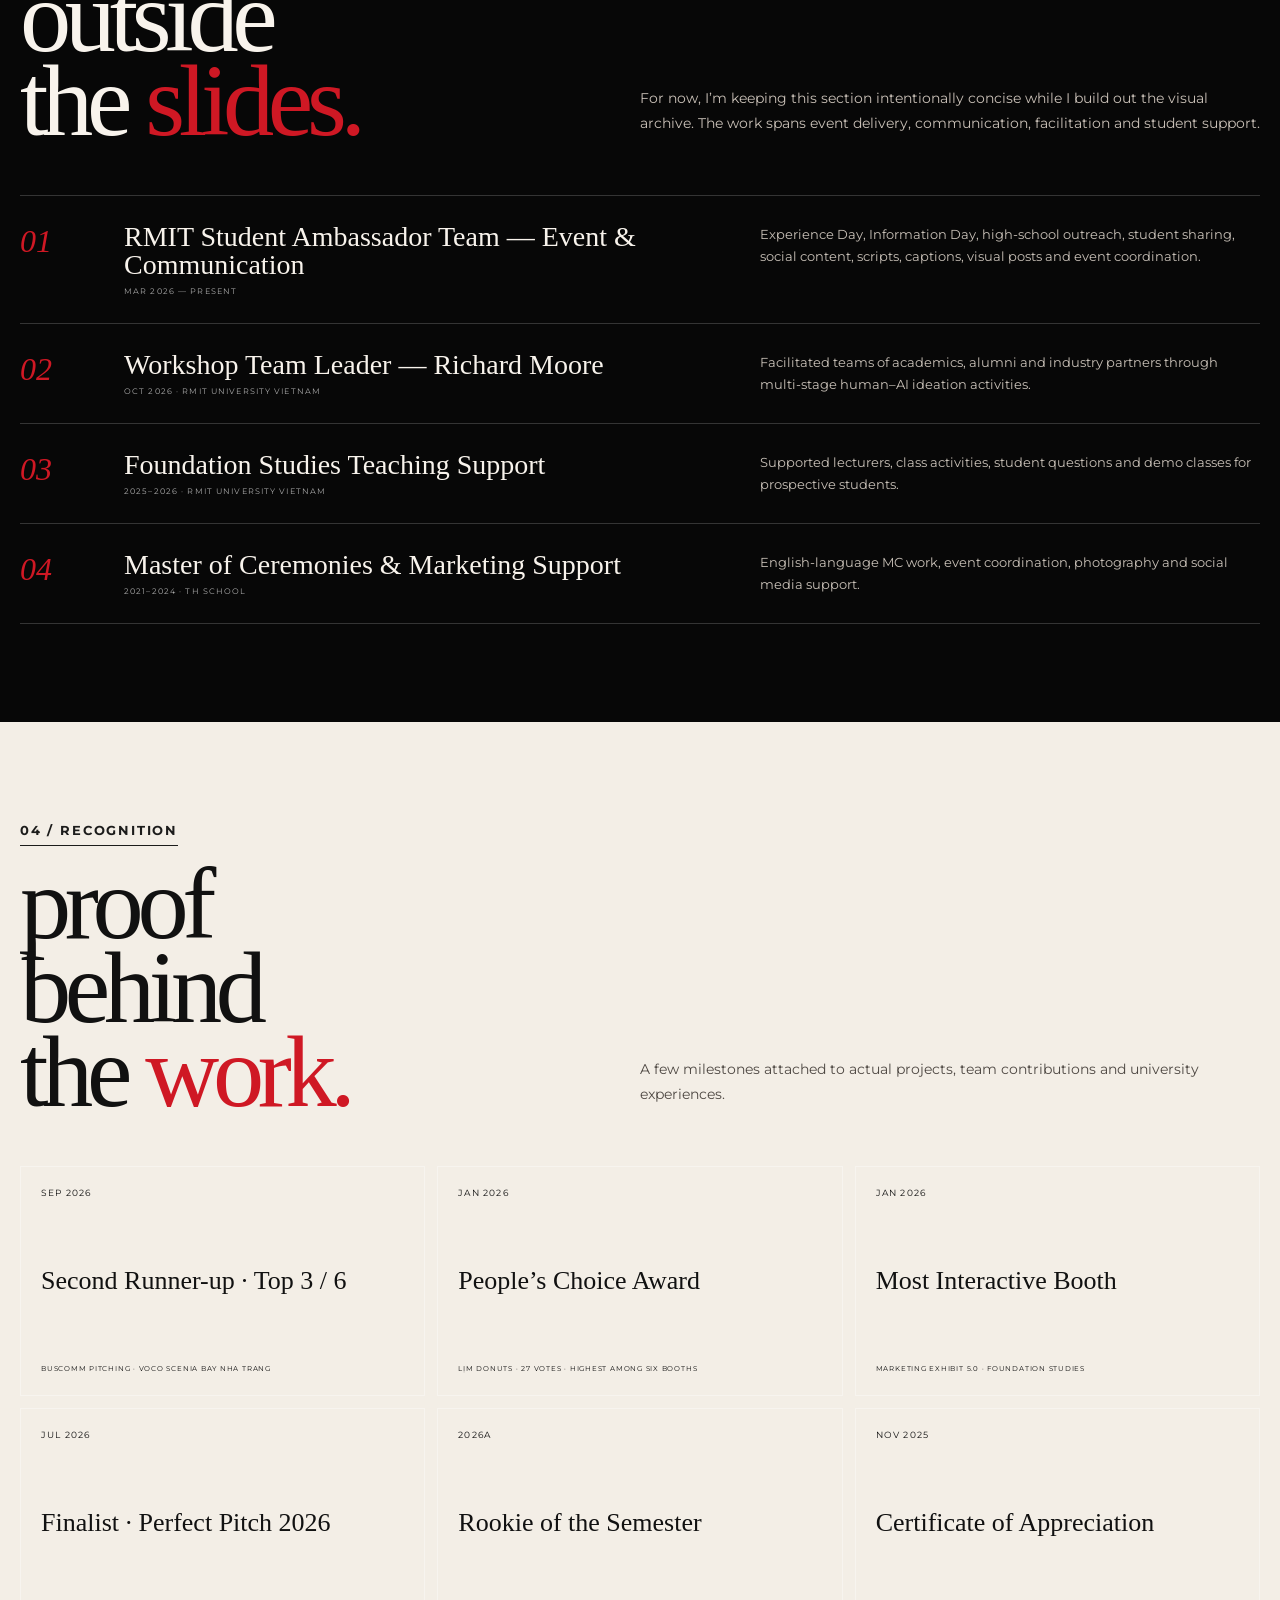
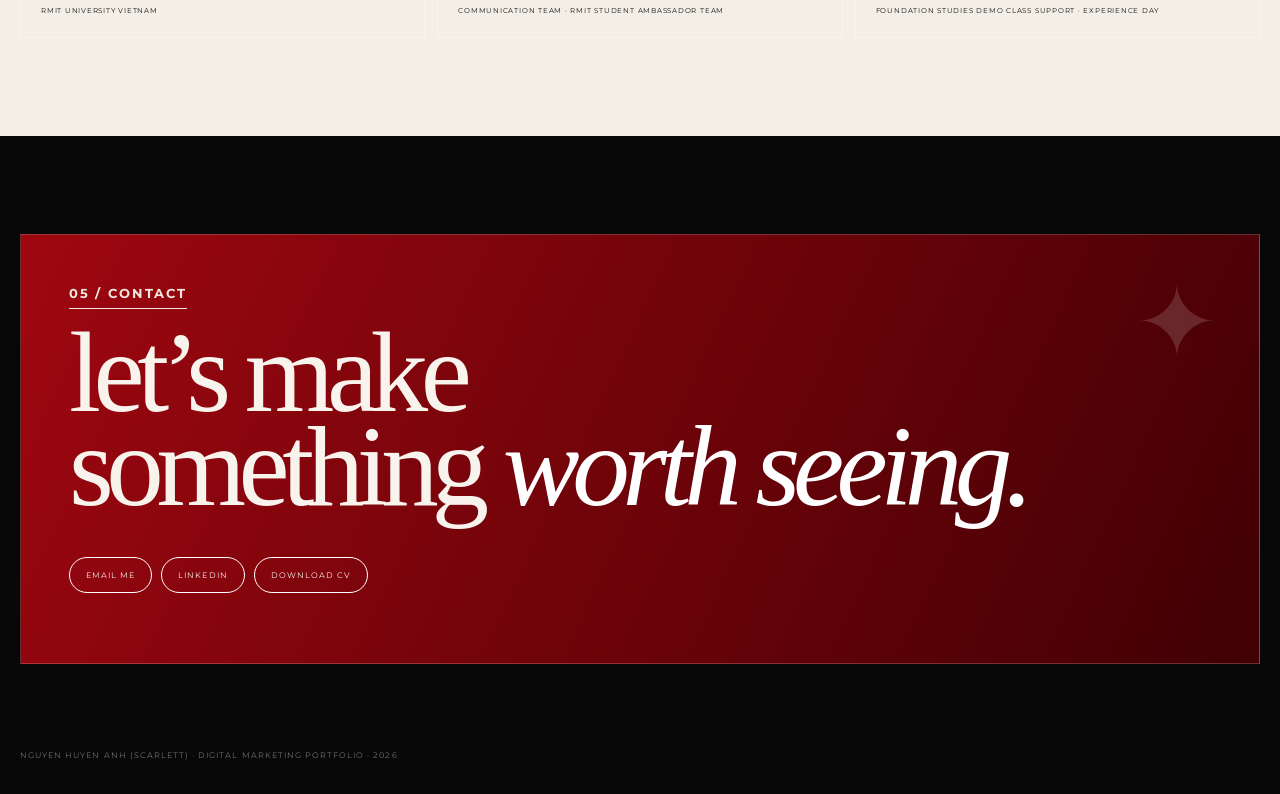
==== commit 87000654: "Update index.html" ====
--- a/index.html
+++ b/index.html
@@ -75,7 +75,7 @@
 <div class="head reveal"><div><div class="eyebrow">02 / Selected Work</div><h2>work that<br/><span class="red">moves.</span></h2></div>
 <p>Four projects that best show how I move between concept, strategy, digital execution, analytics and presentation.</p></div>
 <div class="projects">
-<a class="project redcard reveal" href="projects/gom-vi.html"><div class="cover"><img alt="GOM VỊ cover" src="assets/projects/gom-cover.jpg"/></div><div class="pc"><div class="idx">Digital Business · Website · Analytics</div><h3>GOM VỊ</h3><p>From a Vietnamese regional-snack concept to a working digital journey, GA4 diagnosis and an optimisation plan.</p><div class="tags"><span class="tag">Website Design</span><span class="tag">UX</span><span class="tag">GA4</span></div><span class="card-link">View case study</span></div></a>
+<a class="project redcard reveal" href="projects/gom-vi.html"><div class="cover"><img alt="GOM VỊ cover" src="assets/projects/gom-cover.jpg"/></div><div class="pc"><div class="idx">Digital Business · Website · Analytics</div><h3>GOM VỊ</h3><p>From a Vietnamese regional-snack concept to a working digital journey, GA4 diagnosis and an optimisation plan.</p><div class="tags"><span class="tag">Website Design</span><span class="tag">SEO</span><span class="tag">UX</span><span class="tag">GA4</span></div><span class="card-link">View case study</span></div></a>
 <a class="project paper reveal" href="projects/ru.html"><div class="sticker">Second<br/>Runner-up<br/>Top 3 / 6</div><div class="cover"><img alt="RU cover" src="assets/projects/ru/key-visual.jpg"/></div><div class="pc"><div class="idx">Industry Client · Hospitality · Pitching</div><h3>RU — Rhythm of Rest</h3><p>A pre-arrival sleep profile concept for voco Scenia Bay Nha Trang, developed and pitched to an industry panel.</p><div class="tags"><span class="tag">Strategy</span><span class="tag">Customer Needs</span><span class="tag">Pitch</span></div><span class="card-link">View case study</span></div></a>
 <a class="project darkcard reveal" href="projects/lim-donuts.html"><div class="cover"><img alt="Lịm Donuts Marketing Exhibit booth" src="assets/projects/lim-cover.jpg"/></div><div class="pc"><div class="idx">Integrated Marketing · Content · Activation</div><h3>Lịm Donuts</h3><p>A two-person Gen Z campaign combining strategy, branded touchpoints and live activation; 40/45 HD with two exhibition awards.</p><div class="tags"><span class="tag">Campaign</span><span class="tag">Content</span><span class="tag">Experience</span></div><span class="card-link">View case study</span></div></a>
 <a class="project paper reveal" href="projects/hopebox.html"><div class="cover"><img alt="HopeBox cover" src="assets/projects/hope-cover.jpg"/></div><div class="pc"><div class="idx">Design Thinking · B2B · Social Enterprise</div><h3>HopeBox</h3><p>A stakeholder-led response to seasonal B2B revenue, culminating in the Mid-Year Impact Gala concept.</p><div class="tags"><span class="tag">Research</span><span class="tag">Design Thinking</span><span class="tag">ESG</span></div><span class="card-link">View case study</span></div></a>
--- a/styles.css
+++ b/styles.css
@@ -118,6 +118,23 @@
 .head{display:grid;grid-template-columns:.72fr 1.28fr;gap:34px;align-items:end;margin-bottom:52px}
 .head h2{margin:0;font:400 clamp(68px,8vw,112px)/.82 var(--display);letter-spacing:-.062em}
 .head p{max-width:620px;margin:0 0 7px auto;font-size:14px;line-height:1.78;color:#c9c0b7}
+
+/* HOMEPAGE SECTION LABELS */
+.head .eyebrow,
+.about-text > .eyebrow,
+.contact-box > .eyebrow{
+  display:inline-block;
+  width:max-content;
+  margin-bottom:16px;
+  padding-bottom:8px;
+  border-bottom:1px solid currentColor;
+  font-size:13px;
+  font-weight:700;
+  line-height:1;
+  letter-spacing:.14em;
+  text-transform:uppercase;
+  opacity:.95;
+}
 
 /* WORKING STYLE */
 .approach{padding:80px 0;border-bottom:1px solid var(--line)}
@@ -150,7 +167,28 @@
 .card-link{margin-top:auto;padding-top:20px;display:inline-flex;align-items:center;gap:9px;font-size:9px;text-transform:uppercase;letter-spacing:.14em;font-weight:700}
 .card-link::after{content:"↗";font-size:15px}
 .project:hover .card-link{gap:15px}
-.sticker{ position:absolute; right:22px; top:20px; width:138px; height:138px; border-radius:50%; background:#fffdf8; color:#94060e; border:2px solid rgba(148,6,14,.22); box-shadow:0 10px 28px rgba(0,0,0,.22); display:grid; place-items:center; text-align:center; font-size:10px; font-weight:700; line-height:1.35; text-transform:uppercase; letter-spacing:.08em; transform:rotate(6deg); z-index:4; }
+.sticker{
+  position:absolute;
+  right:22px;
+  top:20px;
+  width:138px;
+  height:138px;
+  border-radius:50%;
+  background:#fffdf8;
+  color:#94060e;
+  border:2px solid rgba(148,6,14,.22);
+  box-shadow:0 10px 28px rgba(0,0,0,.22);
+  display:grid;
+  place-items:center;
+  text-align:center;
+  font-size:10px;
+  font-weight:700;
+  line-height:1.35;
+  text-transform:uppercase;
+  letter-spacing:.08em;
+  transform:rotate(6deg);
+  z-index:4;
+}
 
 /* EXPERIENCE */
 .exp-list{border-top:1px solid var(--line)}
@@ -297,11 +335,33 @@
 body[data-theme='light'] .exp p,
 body[data-theme='light'] .about-text p,
 body[data-theme='light'] .meta-card span,
-body[data-theme='light'] .project p{color:#3f3833}
+body[data-theme='light'] .project.paper p{color:#3f3833}
 
 body[data-theme='light'] .hero-stat span,
 body[data-theme='light'] .org,
 body[data-theme='light'] .project .idx{color:#5d554f;opacity:1}
+
+/* Keep dark project cards readable in light mode */
+body[data-theme='light'] .project.redcard,
+body[data-theme='light'] .project.darkcard{color:#fff}
+
+body[data-theme='light'] .project.redcard p,
+body[data-theme='light'] .project.darkcard p{
+  color:rgba(255,255,255,.82);
+}
+
+body[data-theme='light'] .project.redcard .idx,
+body[data-theme='light'] .project.darkcard .idx{
+  color:rgba(255,255,255,.66);
+  opacity:1;
+}
+
+body[data-theme='light'] .project.redcard .tag,
+body[data-theme='light'] .project.darkcard .tag,
+body[data-theme='light'] .project.redcard .card-link,
+body[data-theme='light'] .project.darkcard .card-link{
+  color:#fff;
+}
 
 body[data-theme='light'] .approach-card,
 body[data-theme='light'] .project,
@@ -343,6 +403,9 @@
   .scrapbook{min-height:1100px}
   .paper-rip{inset:15px 15px 460px 15px;padding:38px 28px}
   .hero h1{font-size:72px;margin-top:30px}
+  .head .eyebrow,
+  .about-text > .eyebrow,
+  .contact-box > .eyebrow{font-size:11px;margin-bottom:13px;padding-bottom:7px}
   .head h2{font-size:62px;line-height:.86}
   .hero-board{height:480px}
   .filmstrip{width:230px;height:360px;right:5%;bottom:55px}
@@ -557,3 +620,49 @@
   .lim-proof img{height:auto;max-height:520px}
   .lim-keyvisual{box-shadow:10px 10px 0 rgba(132,8,16,.75)}
 }
+
+
+/* =========================================================
+   LỊM — LIGHT MODE STRUCTURE FIX
+   Keep dark mode unchanged; make cards read as a clear grid.
+   ========================================================= */
+body[data-theme='light'] .lim-result-row>div,
+body[data-theme='light'] .lim-keyvisual,
+body[data-theme='light'] .lim-identity,
+body[data-theme='light'] .lim-media,
+body[data-theme='light'] .lim-activation-grid figure,
+body[data-theme='light'] .lim-proof{
+  border:1px solid rgba(84,61,44,.34);
+}
+
+body[data-theme='light'] .lim-result-row>div,
+body[data-theme='light'] .lim-identity,
+body[data-theme='light'] .lim-media,
+body[data-theme='light'] .lim-activation-grid figure,
+body[data-theme='light'] .lim-proof{
+  background:#fffaf3;
+}
+
+body[data-theme='light'] .lim-result-row span,
+body[data-theme='light'] .lim-media figcaption span,
+body[data-theme='light'] .lim-activation-grid figcaption,
+body[data-theme='light'] .lim-proof figcaption{
+  color:#5a514a;
+  opacity:1;
+}
+
+body[data-theme='light'] .lim-keyvisual{
+  background:#fffaf3;
+  box-shadow:18px 18px 0 #7f1118;
+}
+
+body[data-theme='light'] .lim-identity,
+body[data-theme='light'] .lim-media,
+body[data-theme='light'] .lim-activation-grid figure,
+body[data-theme='light'] .lim-proof{
+  box-shadow:0 8px 22px rgba(67,47,32,.045);
+}
+
+body[data-theme='light'] .lim-hero{
+  border-bottom-color:rgba(84,61,44,.28);
+}
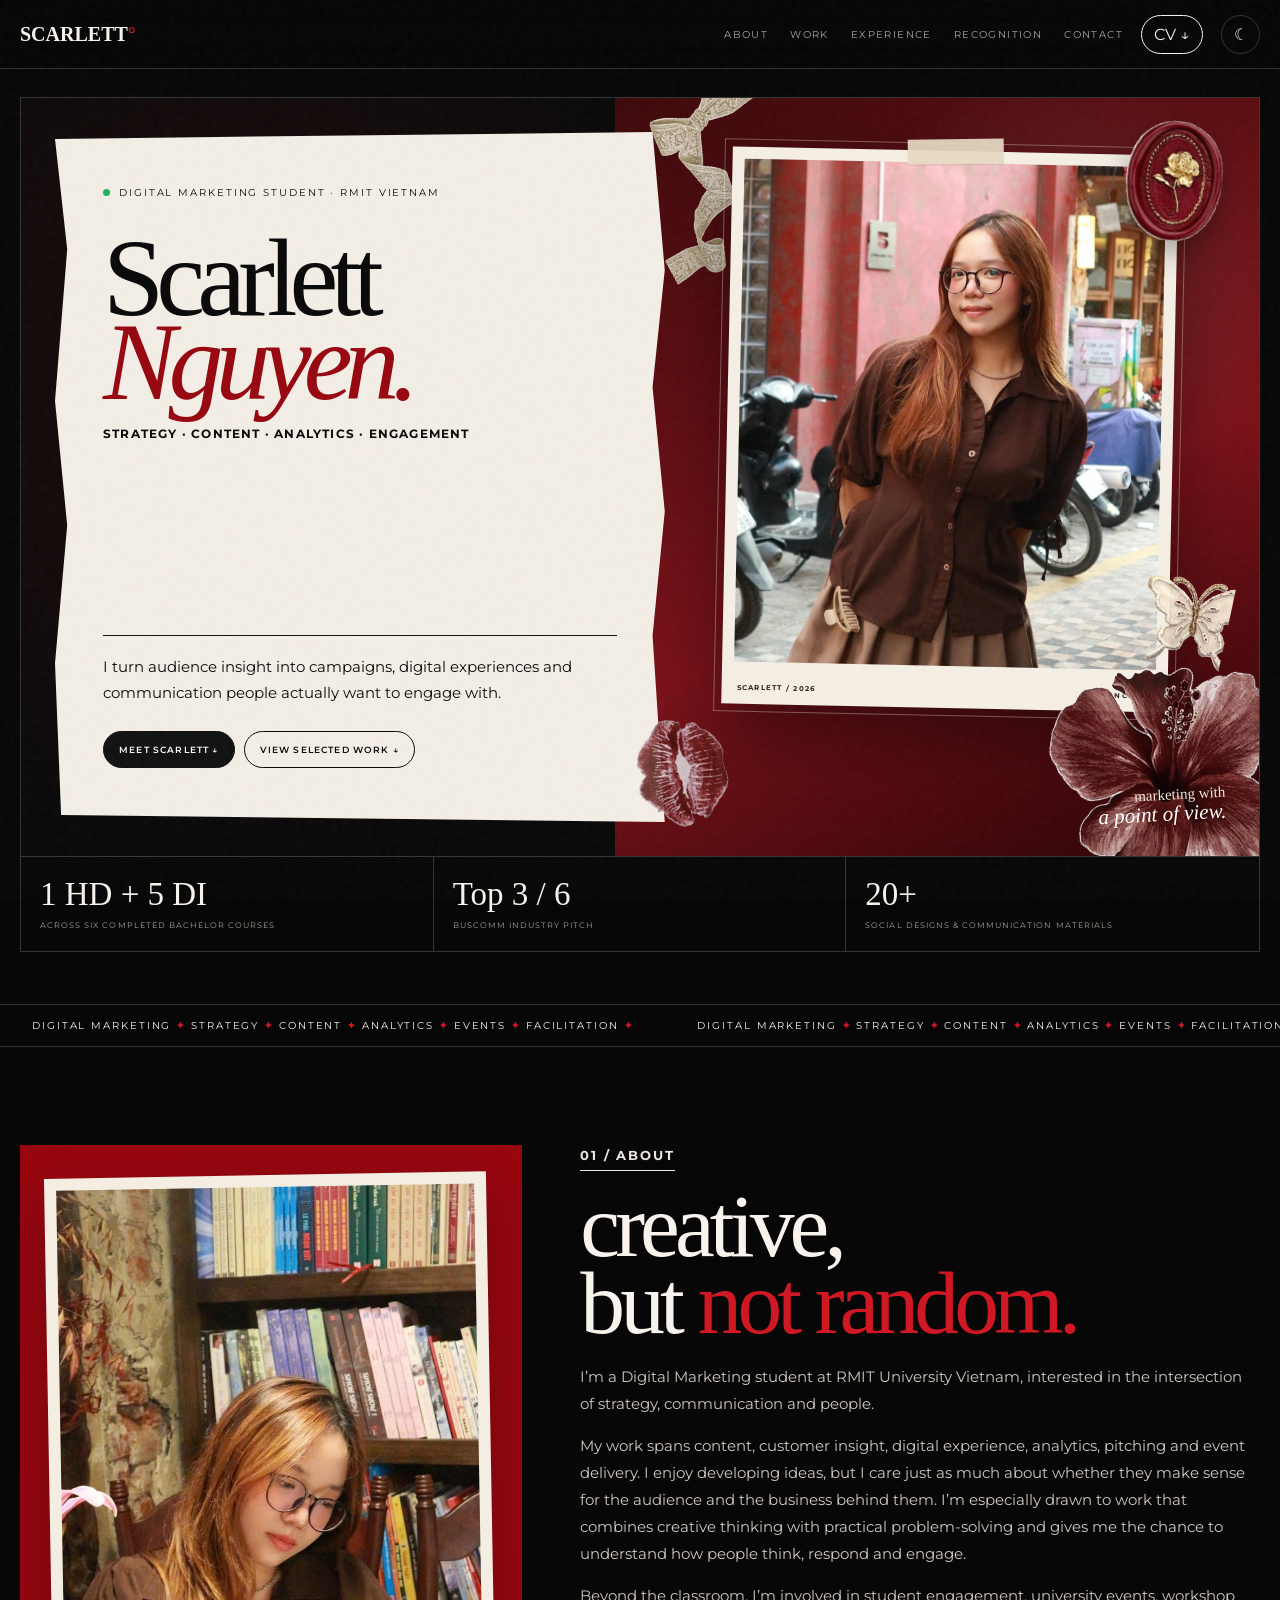
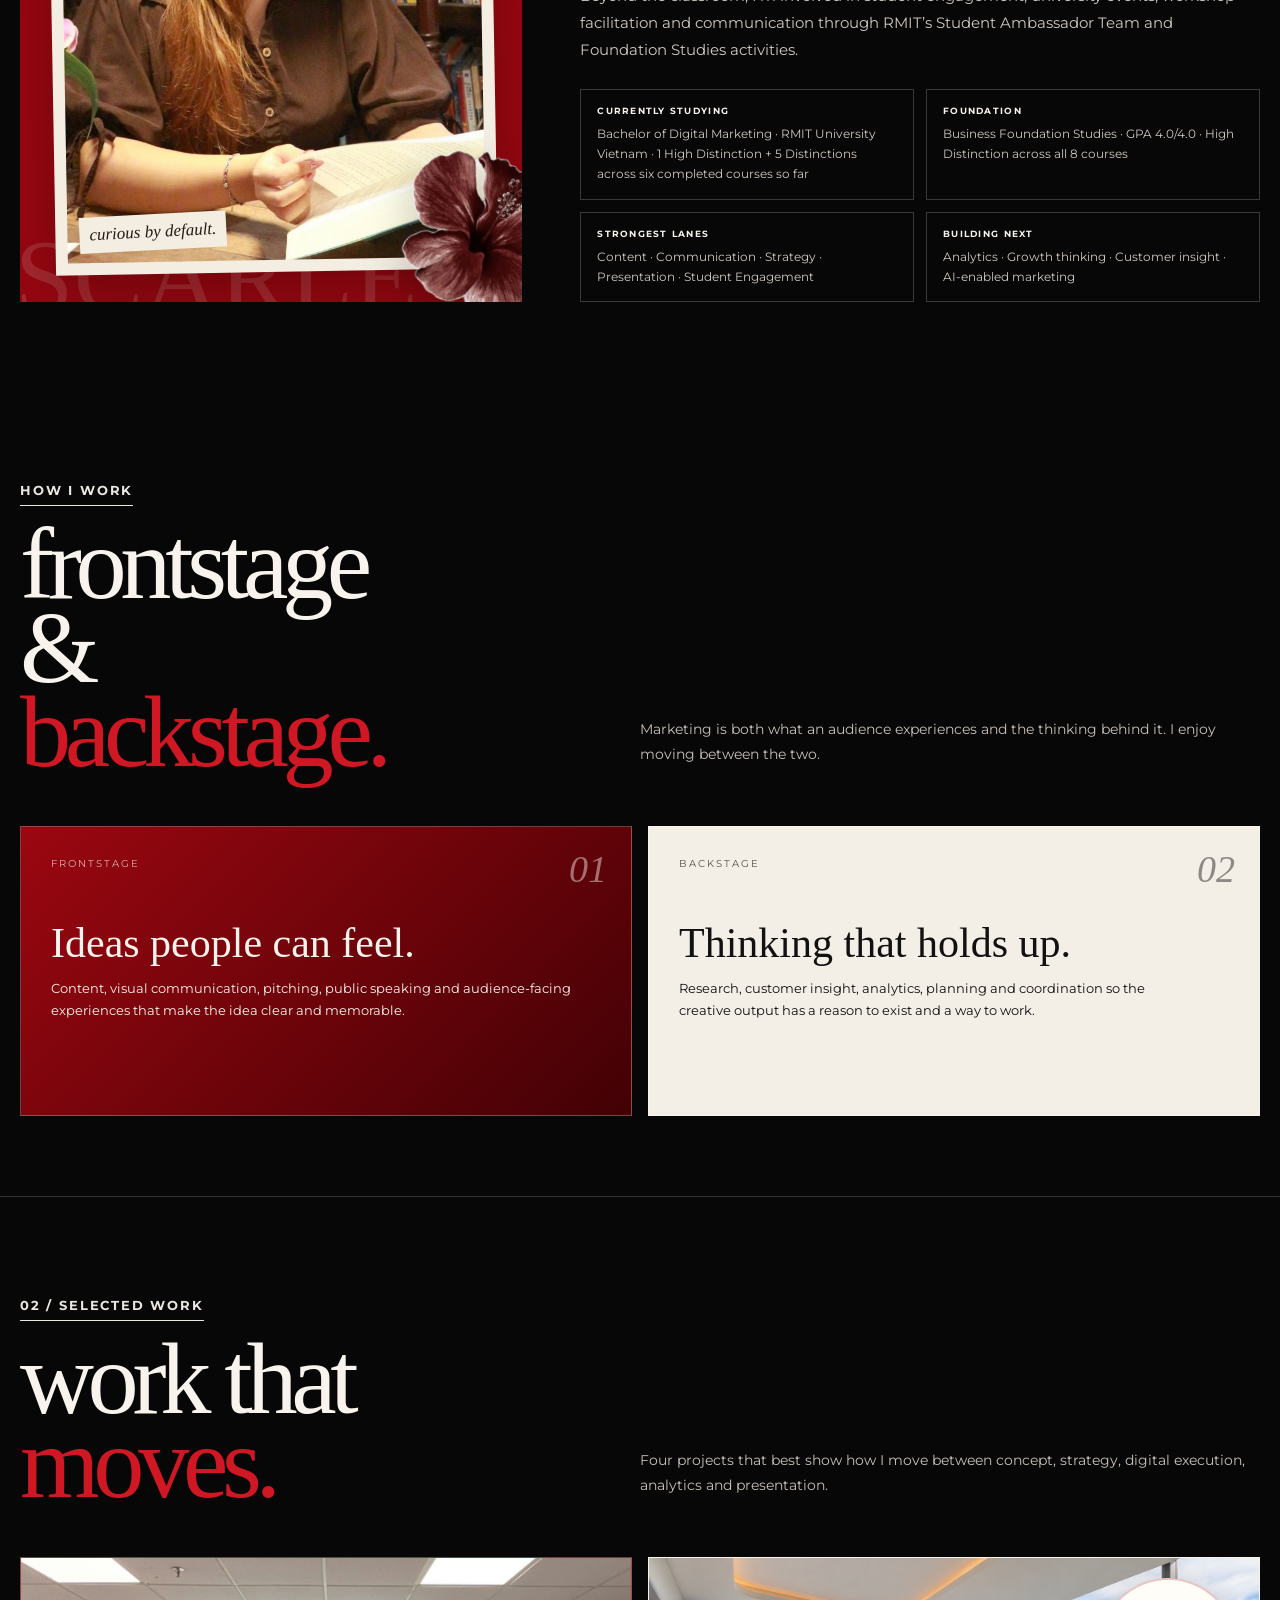
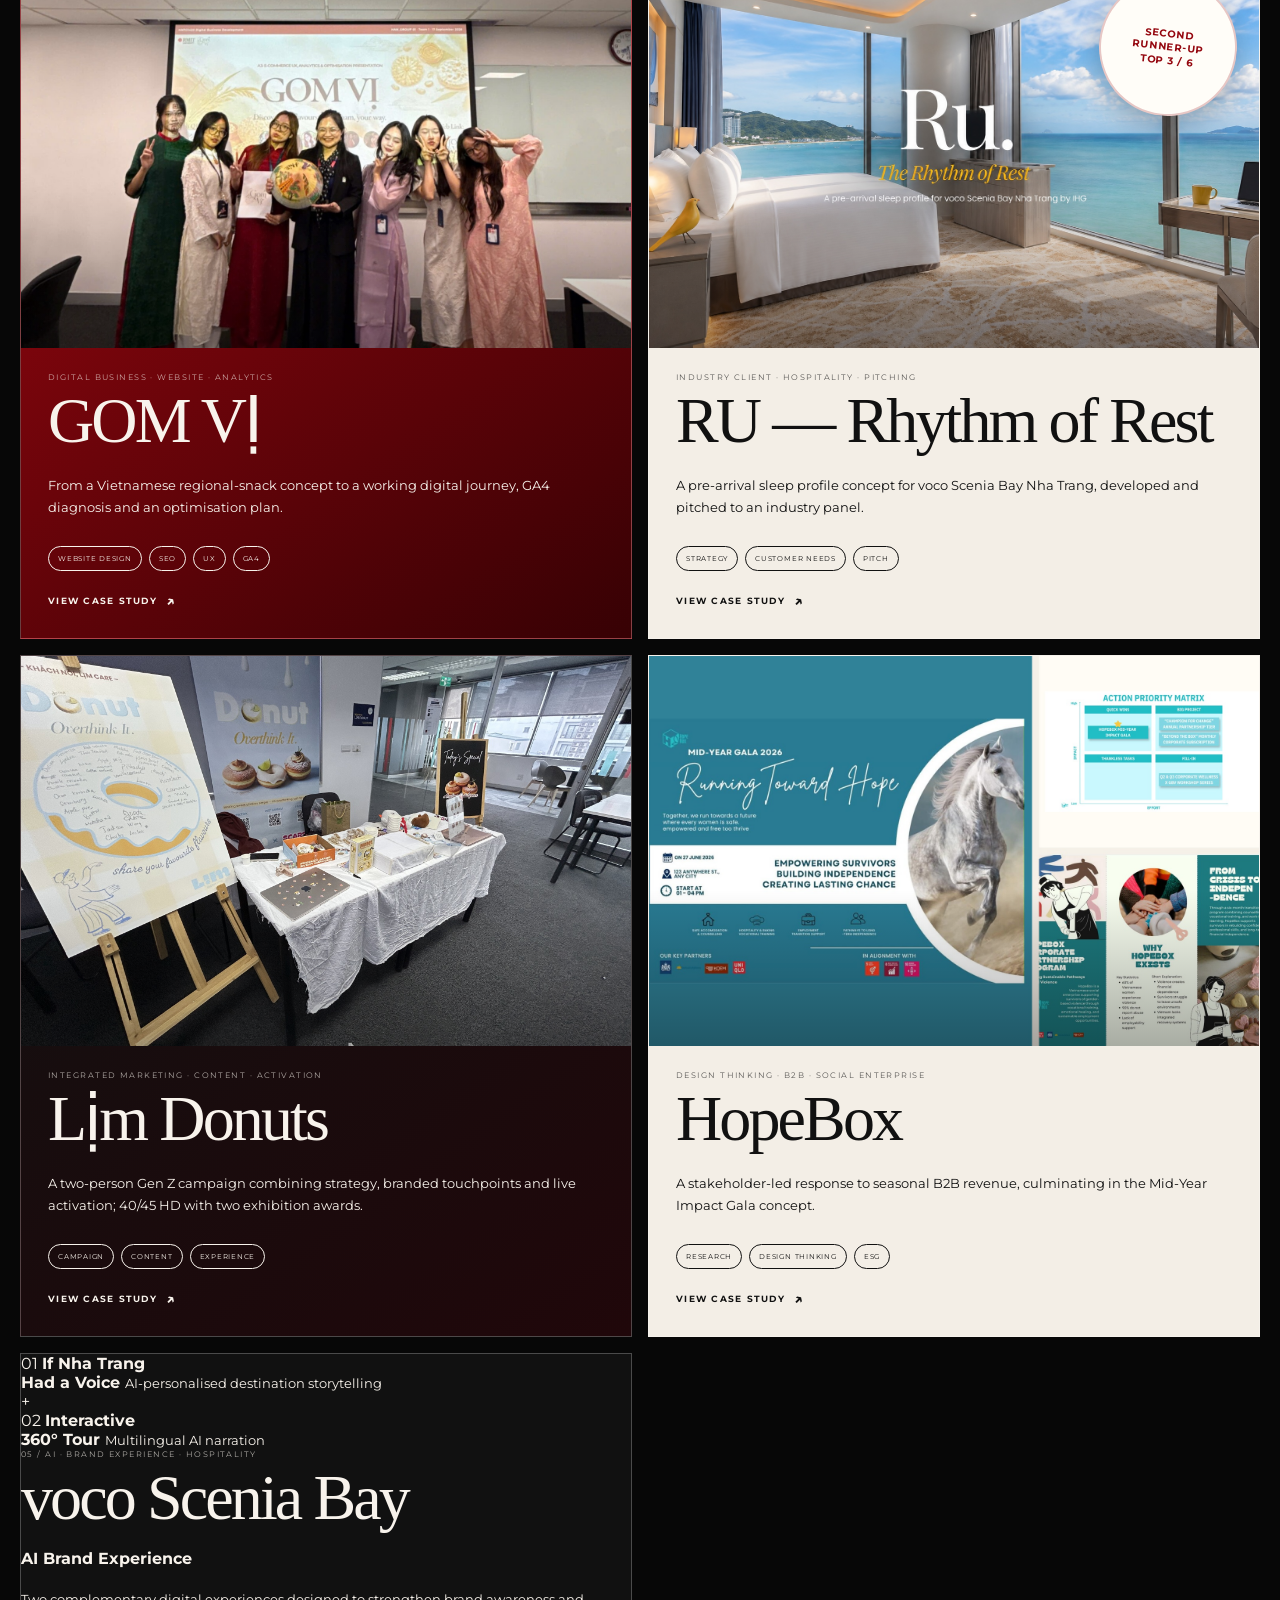
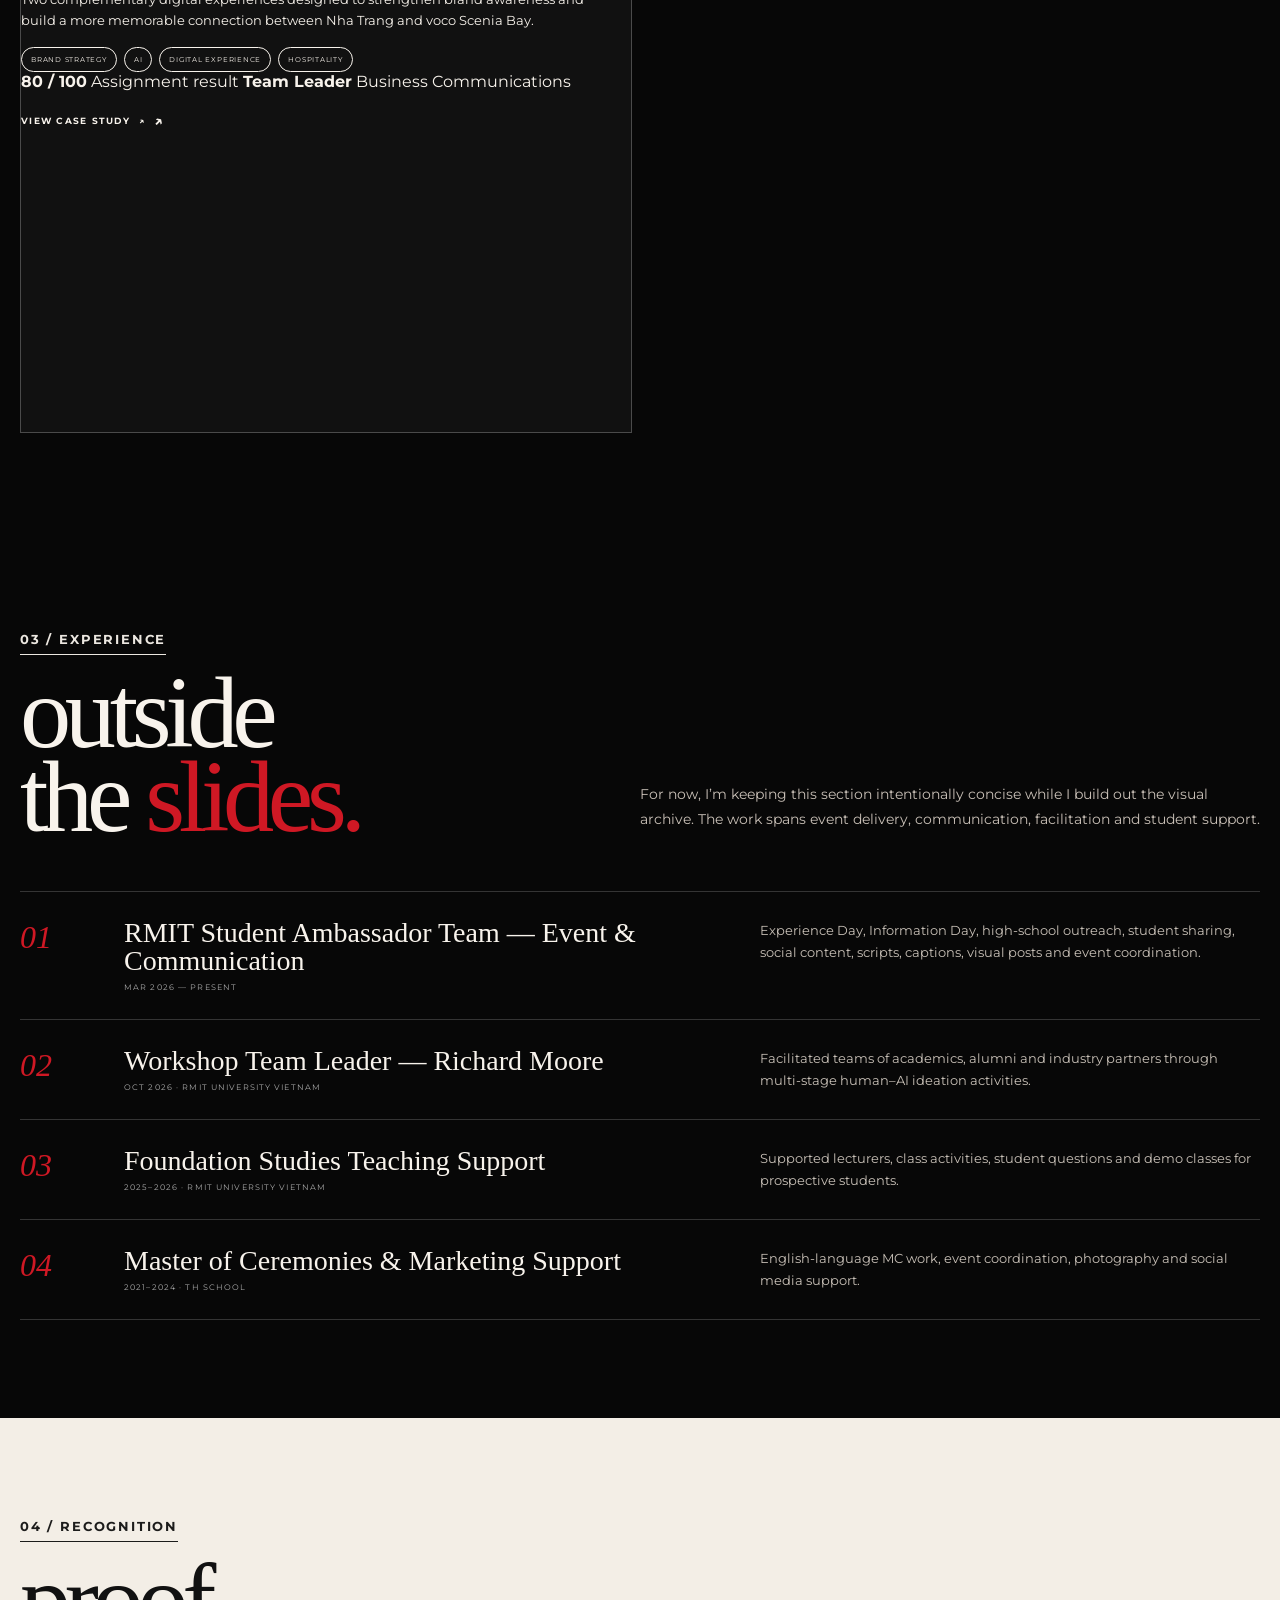
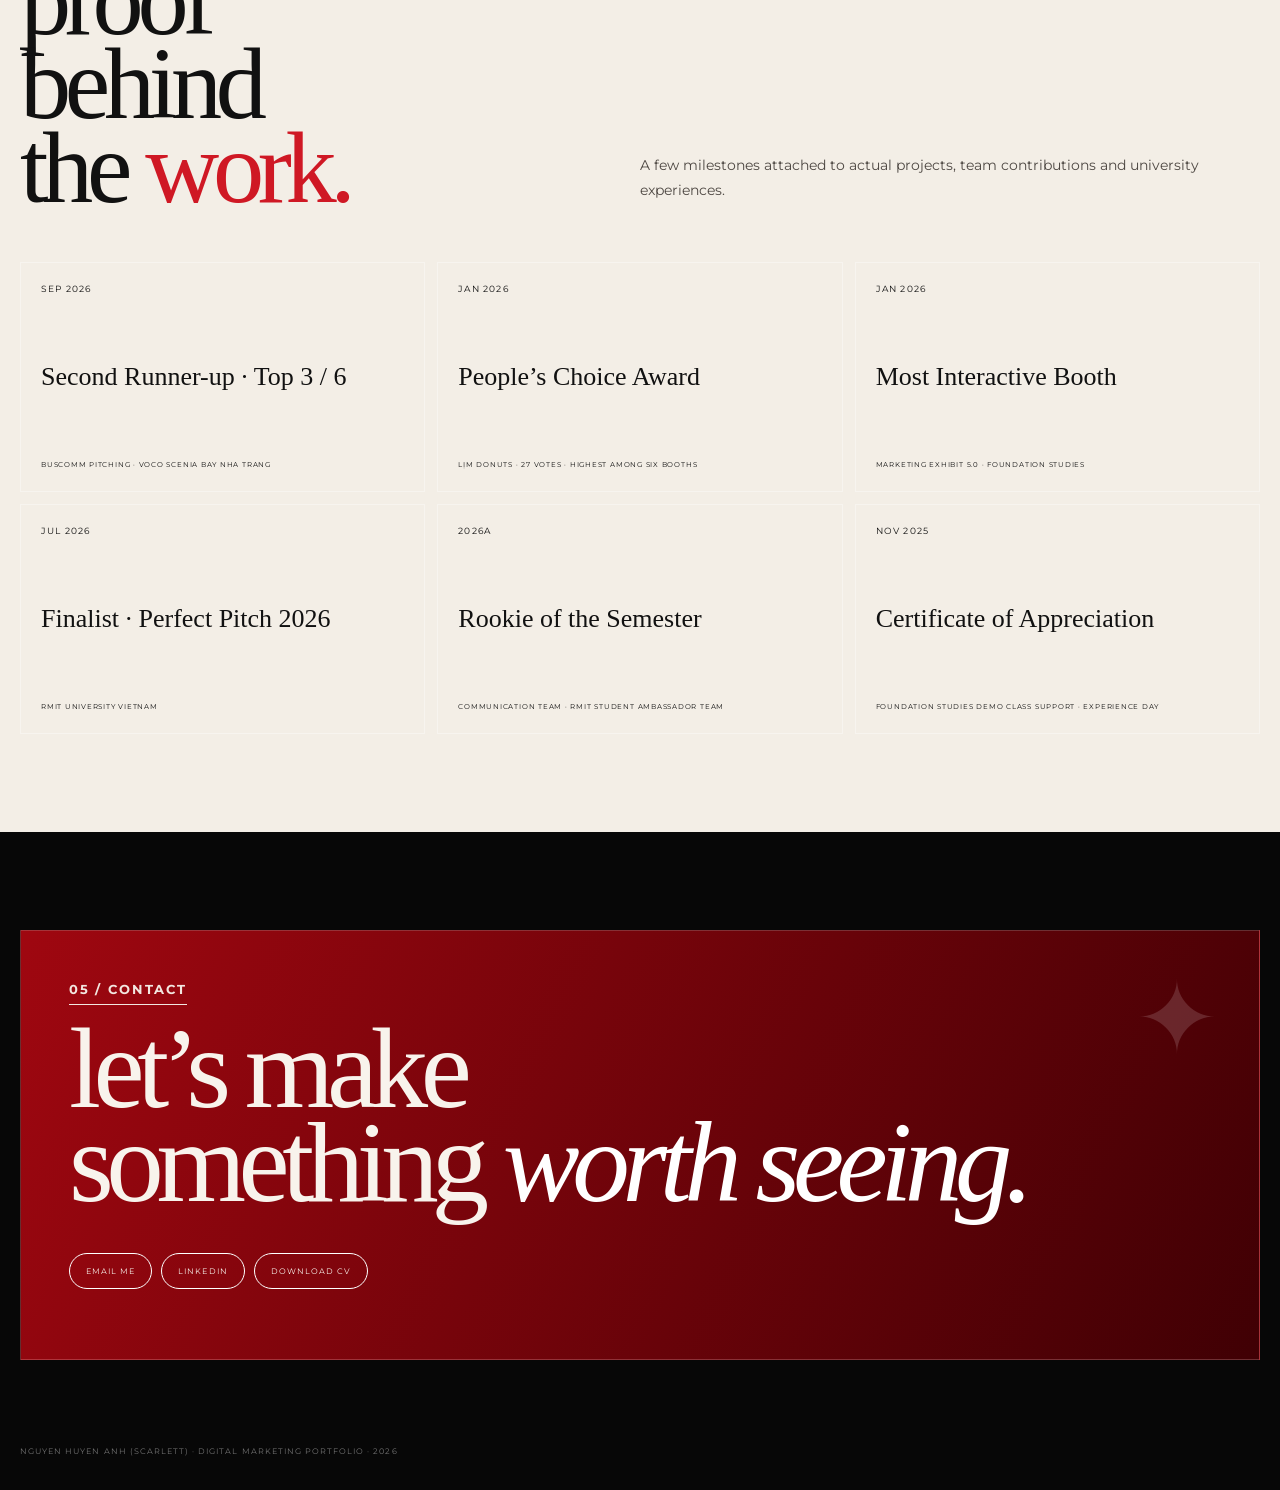
==== commit 49f8c053: "Update index.html" ====
--- a/index.html
+++ b/index.html
@@ -6,7 +6,7 @@
 <a class="brand" href="index.html#top">SCARLETT<b>°</b></a>
 <div class="nav-right">
 <div class="links"><a href="index.html#about">About</a><a href="index.html#work">Work</a><a href="index.html#experience">Experience</a><a href="index.html#recognition">Recognition</a><a href="index.html#contact">Contact</a></div>
-<a class="nav-cv" href="#" onclick="alert('Add your final CV to documents/scarlett-cv.pdf');return false;">CV ↓</a>
+<a class="nav-cv" href="documents/scarlett-cv.pdf" target="_blank">CV ↓</a>
 <button aria-label="Switch colour theme" class="theme-toggle" id="themeToggle"><span class="moon">☾</span><span class="sun">☀</span></button>
 </div></div></nav>
 <main id="top">
@@ -79,6 +79,123 @@
 <a class="project paper reveal" href="projects/ru.html"><div class="sticker">Second<br/>Runner-up<br/>Top 3 / 6</div><div class="cover"><img alt="RU cover" src="assets/projects/ru/key-visual.jpg"/></div><div class="pc"><div class="idx">Industry Client · Hospitality · Pitching</div><h3>RU — Rhythm of Rest</h3><p>A pre-arrival sleep profile concept for voco Scenia Bay Nha Trang, developed and pitched to an industry panel.</p><div class="tags"><span class="tag">Strategy</span><span class="tag">Customer Needs</span><span class="tag">Pitch</span></div><span class="card-link">View case study</span></div></a>
 <a class="project darkcard reveal" href="projects/lim-donuts.html"><div class="cover"><img alt="Lịm Donuts Marketing Exhibit booth" src="assets/projects/lim-cover.jpg"/></div><div class="pc"><div class="idx">Integrated Marketing · Content · Activation</div><h3>Lịm Donuts</h3><p>A two-person Gen Z campaign combining strategy, branded touchpoints and live activation; 40/45 HD with two exhibition awards.</p><div class="tags"><span class="tag">Campaign</span><span class="tag">Content</span><span class="tag">Experience</span></div><span class="card-link">View case study</span></div></a>
 <a class="project paper reveal" href="projects/hopebox.html"><div class="cover"><img alt="HopeBox cover" src="assets/projects/hope-cover.jpg"/></div><div class="pc"><div class="idx">Design Thinking · B2B · Social Enterprise</div><h3>HopeBox</h3><p>A stakeholder-led response to seasonal B2B revenue, culminating in the Mid-Year Impact Gala concept.</p><div class="tags"><span class="tag">Research</span><span class="tag">Design Thinking</span><span class="tag">ESG</span></div><span class="card-link">View case study</span></div></a>
+<a
+  class="project voco-feature"
+  href="projects/voco-brand-experience.html">
+
+  <div class="voco-feature-art">
+
+    <div class="voco-feature-art-inner">
+
+      <div class="voco-mini-card gold">
+
+        <span>01</span>
+
+        <strong>
+          If Nha Trang<br>
+          Had a Voice
+        </strong>
+
+        <small>
+          AI-personalised
+          destination storytelling
+        </small>
+
+      </div>
+
+
+      <div class="voco-mini-plus">
+        +
+      </div>
+
+
+      <div class="voco-mini-card navy">
+
+        <span>02</span>
+
+        <strong>
+          Interactive<br>
+          360° Tour
+        </strong>
+
+        <small>
+          Multilingual
+          AI narration
+        </small>
+
+      </div>
+
+    </div>
+
+  </div>
+
+
+  <div class="voco-feature-copy">
+
+    <div class="idx">
+      05 / AI · BRAND EXPERIENCE · HOSPITALITY
+    </div>
+
+    <h3>
+      voco Scenia Bay
+    </h3>
+
+    <h4>
+      AI Brand Experience
+    </h4>
+
+    <p>
+      Two complementary digital experiences
+      designed to strengthen brand awareness
+      and build a more memorable connection
+      between Nha Trang and voco Scenia Bay.
+    </p>
+
+
+    <div class="tags">
+
+      <span class="tag">
+        BRAND STRATEGY
+      </span>
+
+      <span class="tag">
+        AI
+      </span>
+
+      <span class="tag">
+        DIGITAL EXPERIENCE
+      </span>
+
+      <span class="tag">
+        HOSPITALITY
+      </span>
+
+    </div>
+
+
+    <div class="voco-feature-proof">
+
+      <span>
+        <strong>80 / 100</strong>
+        Assignment result
+      </span>
+
+      <span>
+        <strong>Team Leader</strong>
+        Business Communications
+      </span>
+
+    </div>
+
+
+    <span class="card-link">
+      VIEW CASE STUDY
+      <b>↗</b>
+    </span>
+
+  </div>
+
+</a>
 </div>
 </div></section>
 <section id="experience"><div class="wrap">
@@ -105,7 +222,7 @@
 </div></section>
 <section class="contact" id="contact"><div class="wrap"><div class="contact-box reveal">
 <div class="eyebrow">05 / Contact</div><h2>let’s make<br/>something <em>worth seeing.</em></h2>
-<div class="contact-links"><a class="pill" href="mailto:ngyenscar19@gmail.com">Email me</a><a class="pill" href="https://www.linkedin.com/in/scarlett-nguyen-362771365/" rel="noreferrer" target="_blank">LinkedIn</a><a class="pill" href="#" onclick="alert('Add your final CV to documents/scarlett-cv.pdf');return false;">Download CV</a></div>
+<div class="contact-links"><a class="pill" href="mailto:ngyenscar19@gmail.com">Email me</a><a class="pill" href="https://www.linkedin.com/in/scarlett-nguyen-362771365/" rel="noreferrer" target="_blank">LinkedIn</a><a class="pill" href="documents/scarlett-cv.pdf" target="_blank">Download CV</a>
 </div></div></section>
 </main>
 <footer><div class="wrap">Nguyen Huyen Anh (Scarlett) · Digital Marketing Portfolio · 2026</div></footer>
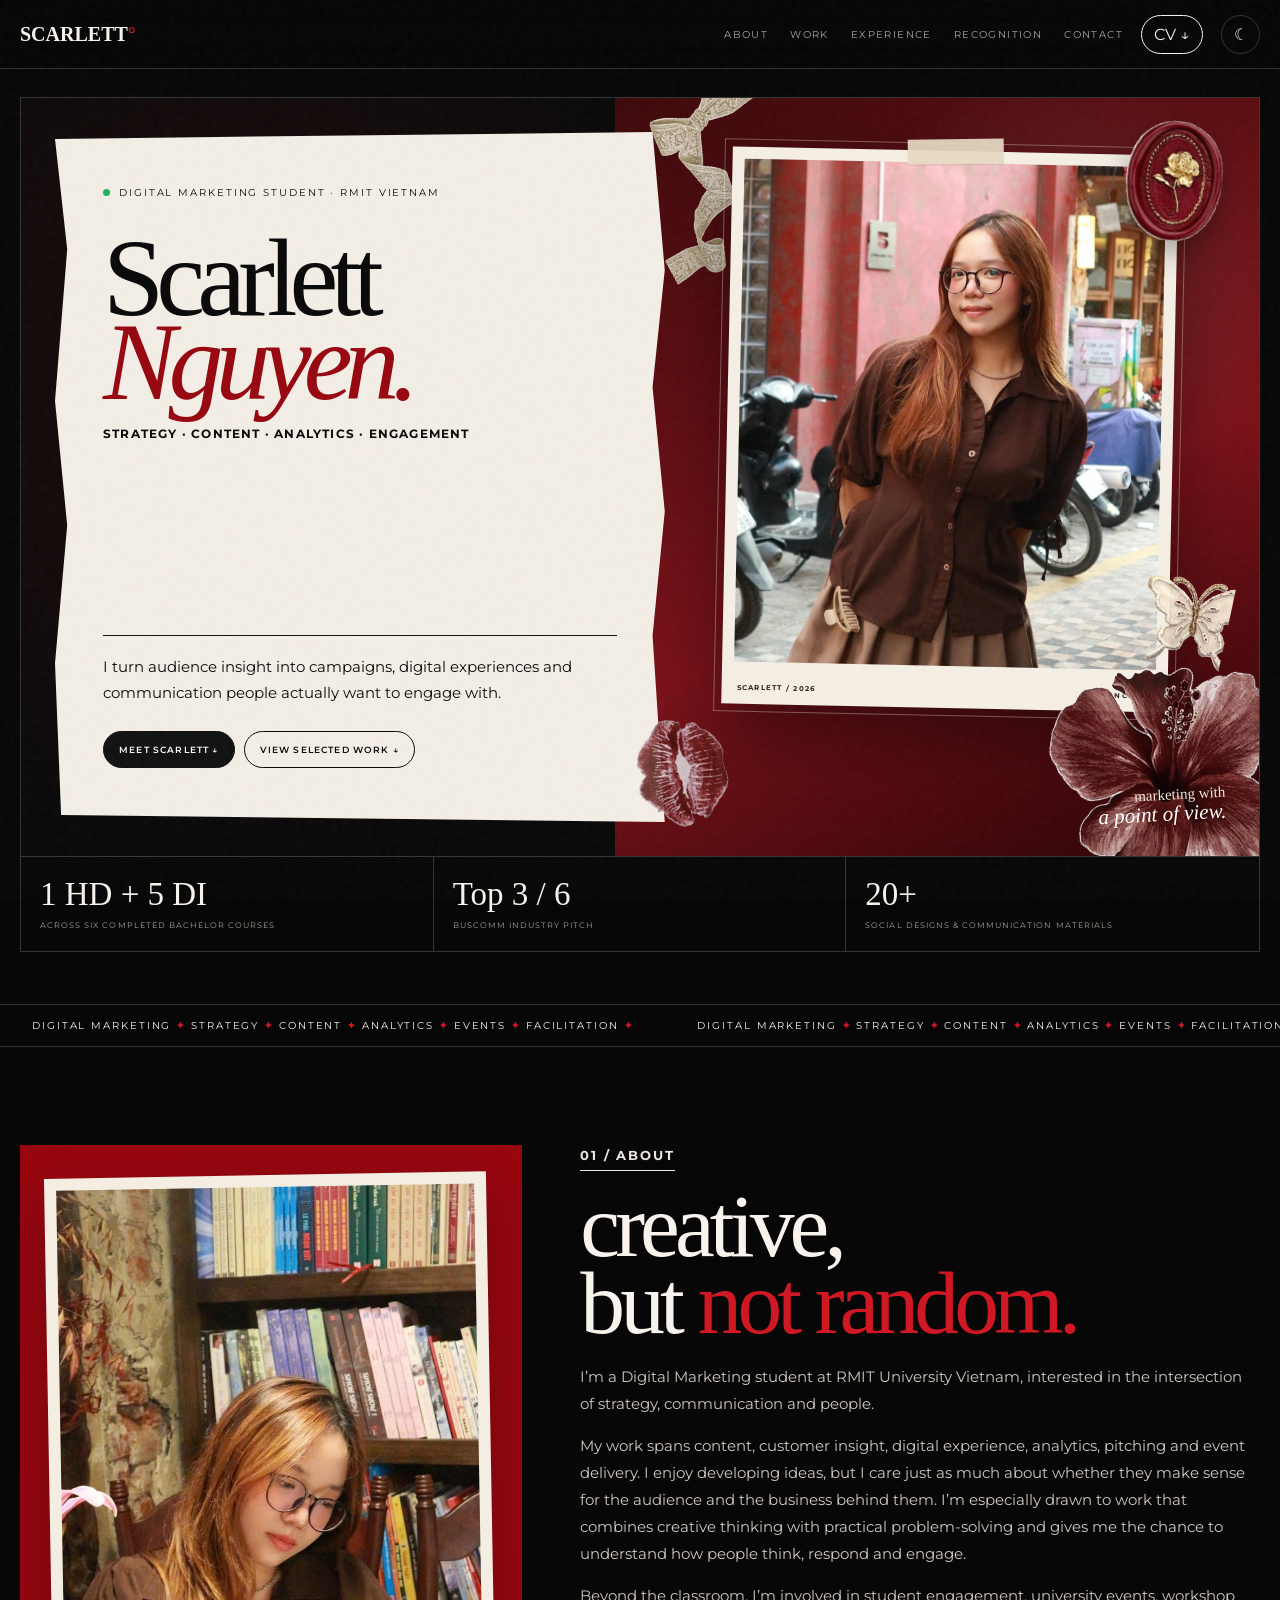
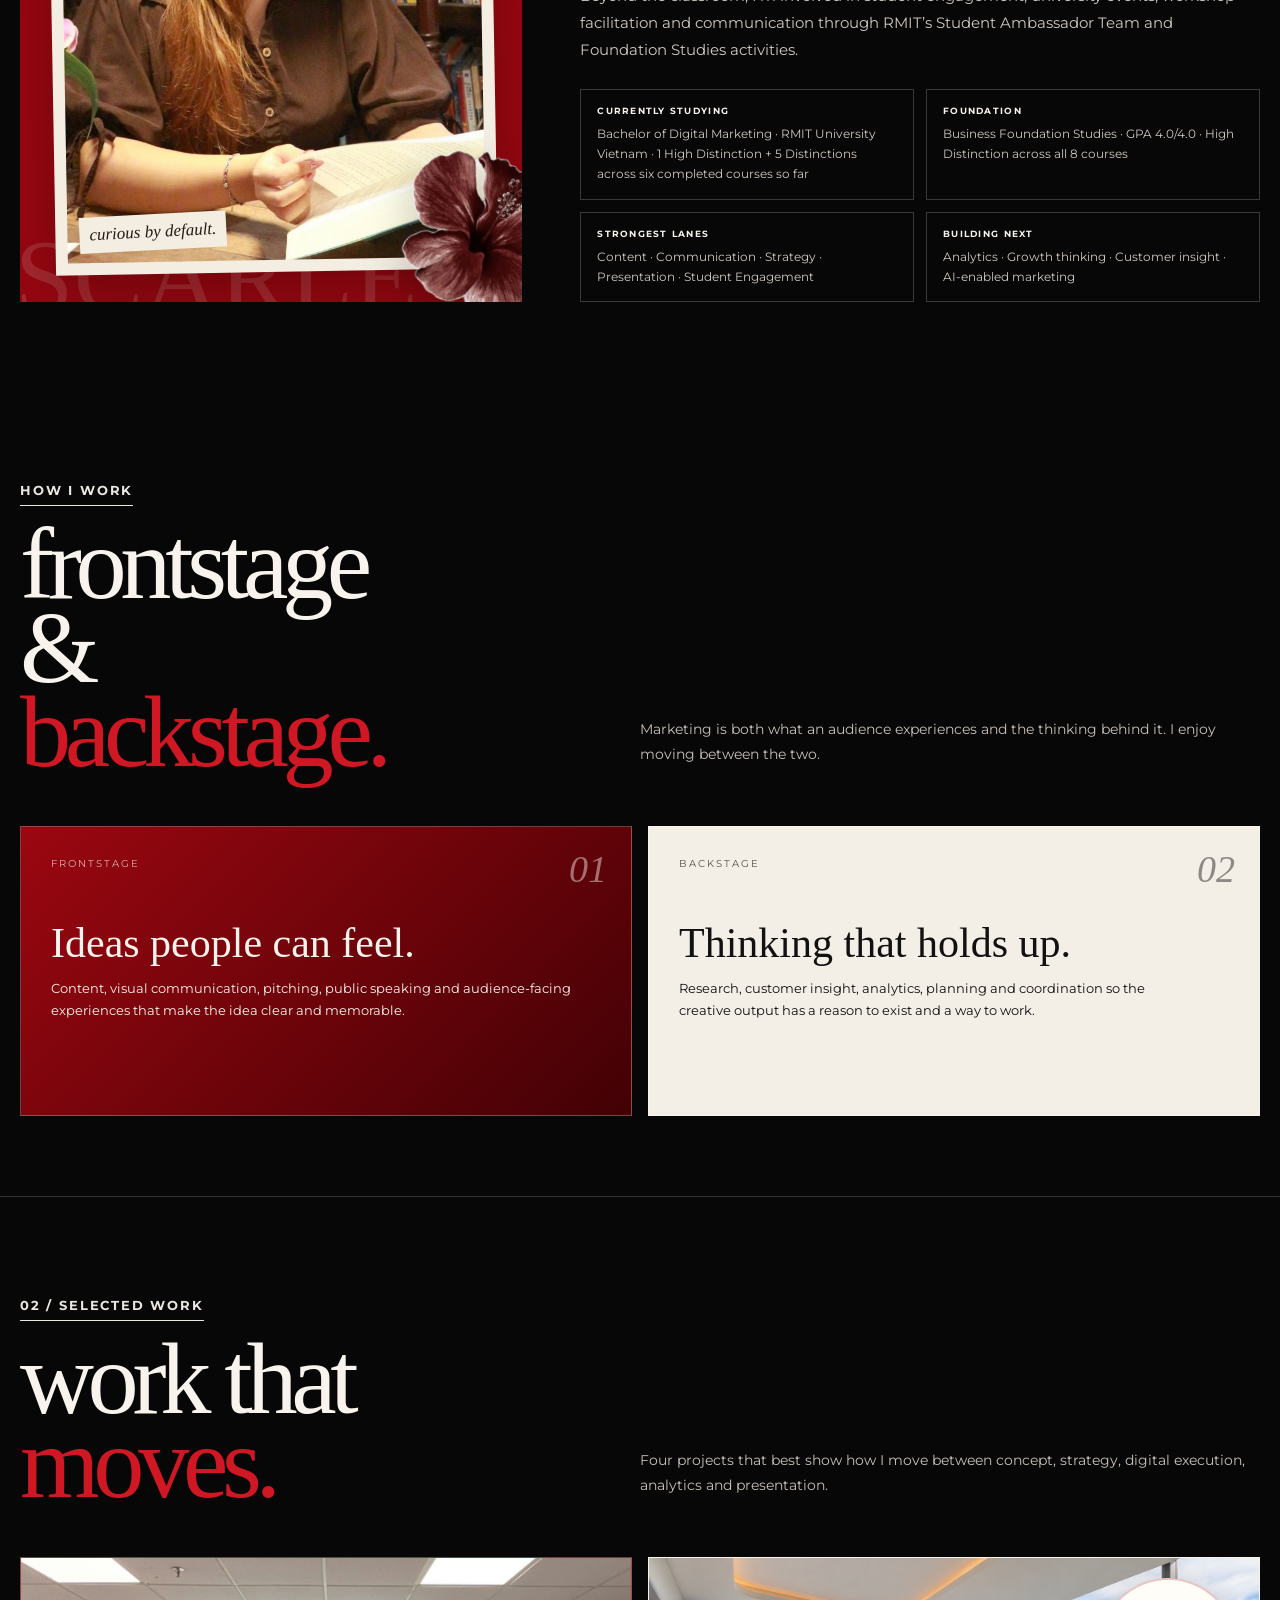
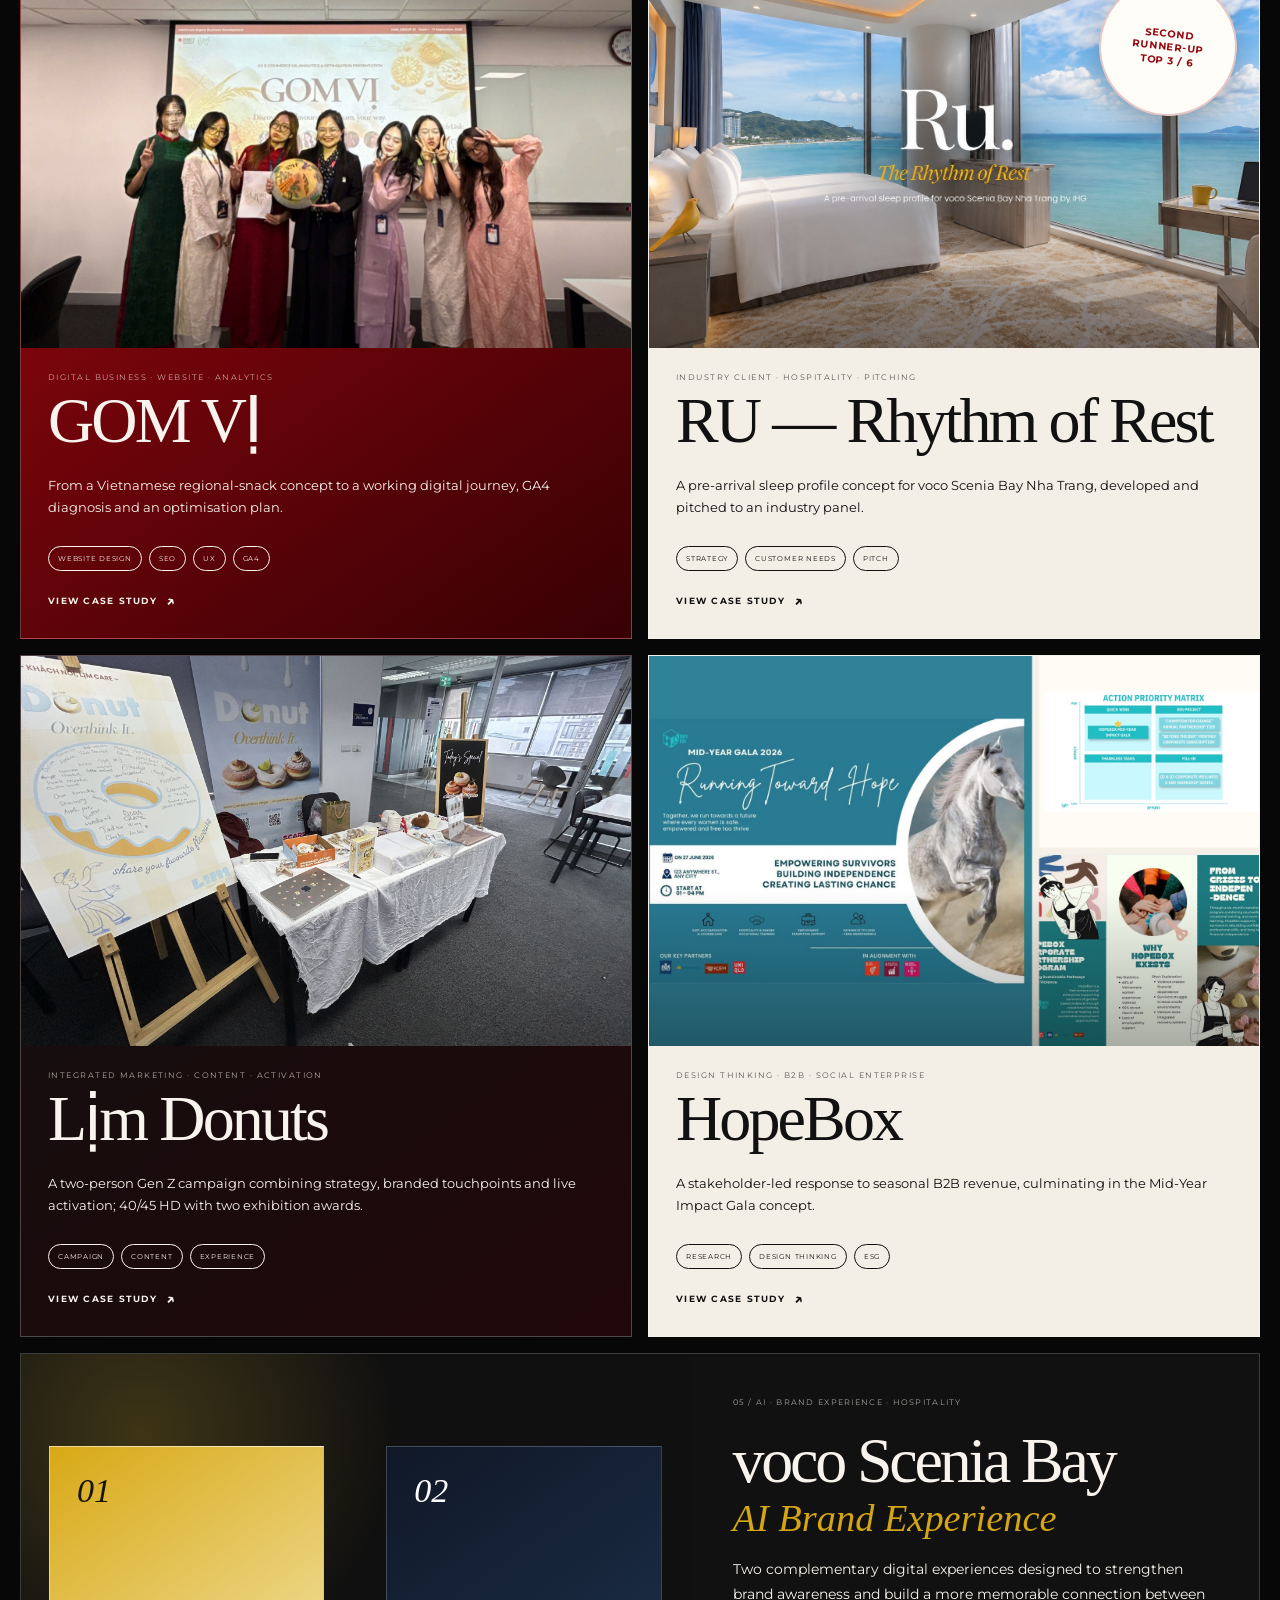
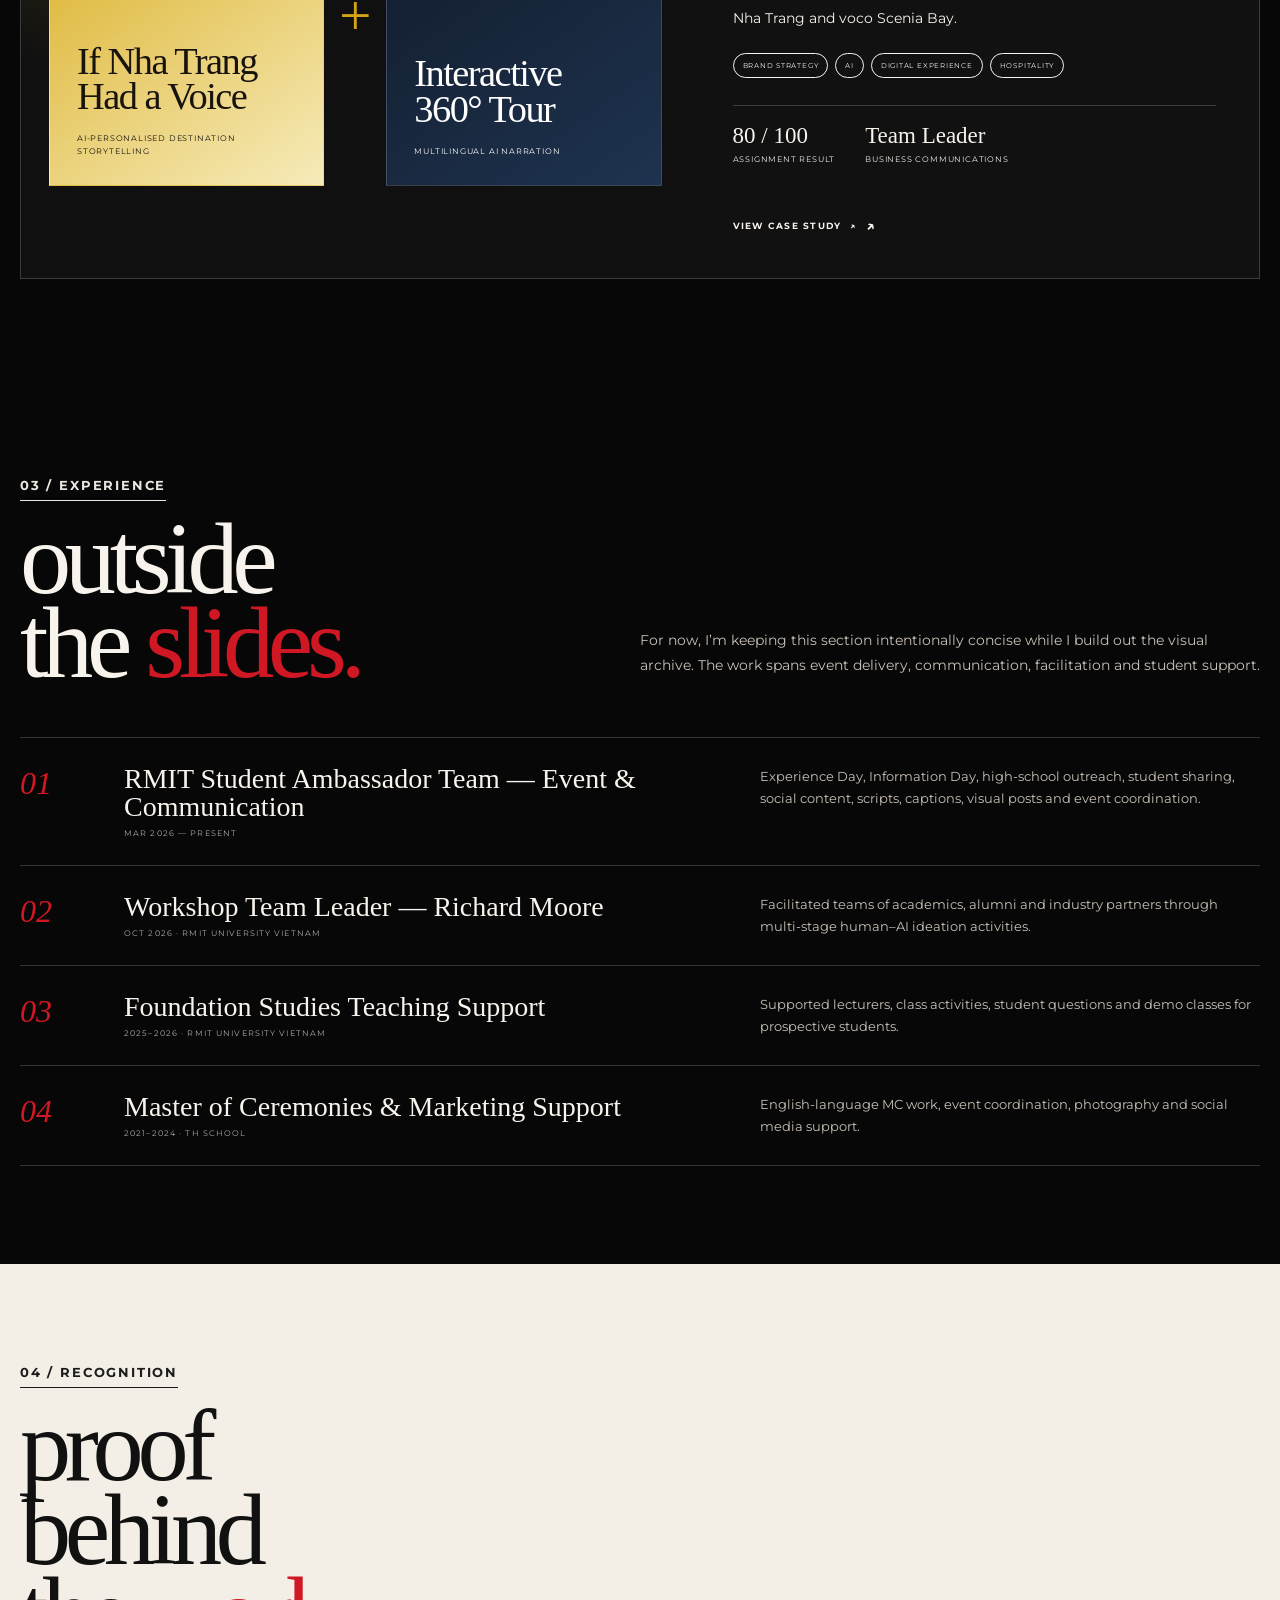
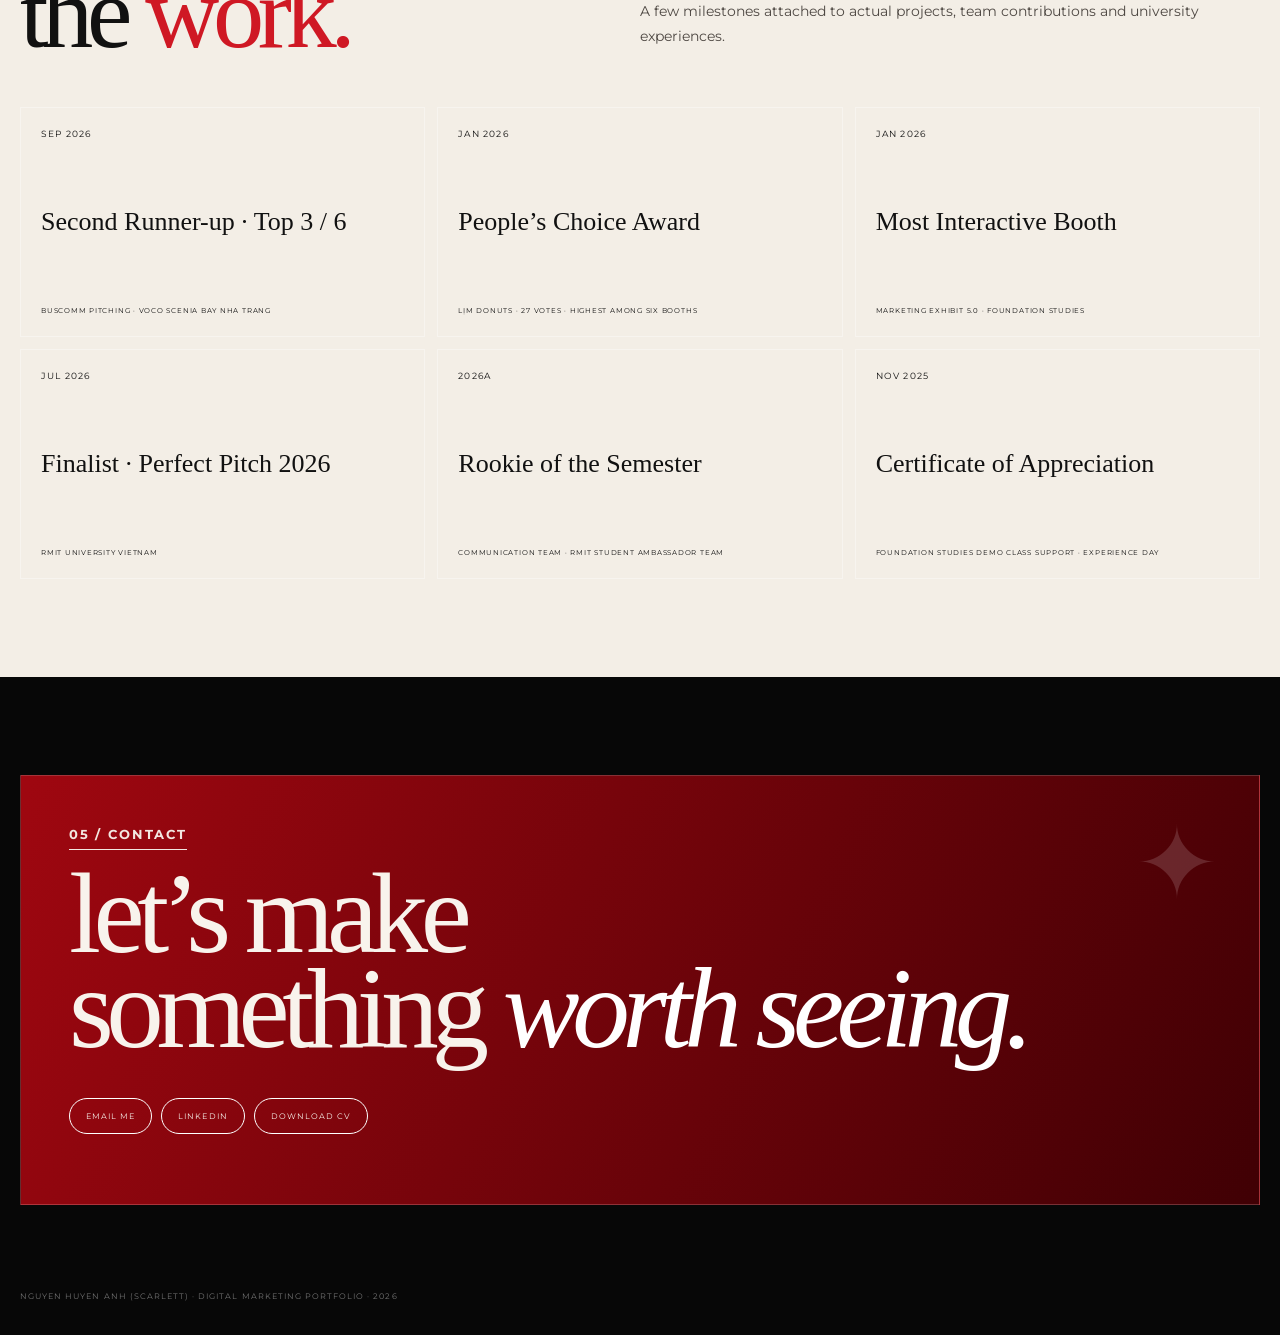
==== commit b012ea4a: "Update index.html" ====
--- a/index.html
+++ b/index.html
@@ -6,7 +6,7 @@
 <a class="brand" href="index.html#top">SCARLETT<b>°</b></a>
 <div class="nav-right">
 <div class="links"><a href="index.html#about">About</a><a href="index.html#work">Work</a><a href="index.html#experience">Experience</a><a href="index.html#recognition">Recognition</a><a href="index.html#contact">Contact</a></div>
-<a class="nav-cv" href="documents/scarlett-cv.pdf" target="_blank">CV ↓</a>
+<a class="nav-cv" href="cv.html">CV ↓</a>
 <button aria-label="Switch colour theme" class="theme-toggle" id="themeToggle"><span class="moon">☾</span><span class="sun">☀</span></button>
 </div></div></nav>
 <main id="top">
@@ -222,7 +222,7 @@
 </div></section>
 <section class="contact" id="contact"><div class="wrap"><div class="contact-box reveal">
 <div class="eyebrow">05 / Contact</div><h2>let’s make<br/>something <em>worth seeing.</em></h2>
-<div class="contact-links"><a class="pill" href="mailto:ngyenscar19@gmail.com">Email me</a><a class="pill" href="https://www.linkedin.com/in/scarlett-nguyen-362771365/" rel="noreferrer" target="_blank">LinkedIn</a><a class="pill" href="documents/scarlett-cv.pdf" target="_blank">Download CV</a>
+<div class="contact-links"><a class="pill" href="mailto:ngyenscar19@gmail.com">Email me</a><a class="pill" href="https://www.linkedin.com/in/scarlett-nguyen-362771365/" rel="noreferrer" target="_blank">LinkedIn</a><a class="pill" href="cv.html">Download CV</a>
 </div></div></section>
 </main>
 <footer><div class="wrap">Nguyen Huyen Anh (Scarlett) · Digital Marketing Portfolio · 2026</div></footer>
--- a/styles.css
+++ b/styles.css
@@ -666,3 +666,255 @@
 body[data-theme='light'] .lim-hero{
   border-bottom-color:rgba(84,61,44,.28);
 }
+
+
+/* =========================================================
+   PROJECT 05 — VOCO AI BRAND EXPERIENCE
+   FULL-WIDTH HOMEPAGE FEATURE CARD
+   ========================================================= */
+
+.voco-feature{
+  grid-column:1 / -1;
+
+  display:grid;
+  grid-template-columns:1.08fr .92fr;
+
+  min-height:470px;
+
+  border:1px solid var(--line);
+
+  overflow:hidden;
+}
+
+.voco-feature-art{
+  padding:28px;
+
+  min-height:470px;
+
+  display:flex;
+  align-items:center;
+  justify-content:center;
+
+  background:
+    radial-gradient(circle at 18% 15%,
+      rgba(225,183,44,.22),
+      transparent 36%),
+    #101010;
+}
+
+.voco-feature-art-inner{
+  width:100%;
+
+  display:grid;
+  grid-template-columns:1fr auto 1fr;
+  gap:15px;
+
+  align-items:center;
+}
+
+.voco-mini-card{
+  min-height:340px;
+
+  padding:27px;
+
+  display:flex;
+  flex-direction:column;
+  justify-content:space-between;
+
+  border:1px solid rgba(255,255,255,.17);
+}
+
+.voco-mini-card.gold{
+  background:
+    linear-gradient(
+      145deg,
+      #d8a916,
+      #f6ebba
+    );
+
+  color:#18140d;
+}
+
+.voco-mini-card.navy{
+  background:
+    linear-gradient(
+      145deg,
+      #101827,
+      #1e334f
+    );
+
+  color:white;
+}
+
+.voco-mini-card span{
+  font:italic 400 34px/1 var(--display);
+}
+
+.voco-mini-card strong{
+  display:block;
+
+  margin:auto 0 18px;
+
+  font:400 clamp(29px,3vw,43px)/.92 var(--display);
+
+  letter-spacing:-.04em;
+}
+
+.voco-mini-card small{
+  max-width:160px;
+
+  font-size:8px;
+  line-height:1.6;
+
+  text-transform:uppercase;
+  letter-spacing:.1em;
+}
+
+.voco-mini-plus{
+  color:#d3a414;
+
+  font:400 57px/1 var(--display);
+}
+
+.voco-feature-copy{
+  padding:43px;
+
+  display:flex;
+  flex-direction:column;
+  justify-content:center;
+}
+
+.voco-feature-copy .idx{
+  font-size:8px;
+  text-transform:uppercase;
+  letter-spacing:.16em;
+  opacity:.64;
+}
+
+.voco-feature-copy h3{
+  margin:25px 0 0;
+
+  font:400 clamp(52px,5vw,78px)/.9 var(--display);
+
+  letter-spacing:-.05em;
+}
+
+.voco-feature-copy h4{
+  margin:9px 0 20px;
+
+  color:#d4a514;
+
+  font:italic 400 clamp(27px,3vw,41px)/1 var(--display);
+}
+
+.voco-feature-copy p{
+  margin:0;
+
+  max-width:590px;
+
+  font-size:14px;
+  line-height:1.75;
+}
+
+.voco-feature-copy .tags{
+  margin-top:22px;
+}
+
+.voco-feature-proof{
+  display:flex;
+  gap:30px;
+
+  margin-top:27px;
+  padding-top:18px;
+
+  border-top:1px solid var(--line);
+
+  font-size:8px;
+  line-height:1.5;
+
+  text-transform:uppercase;
+  letter-spacing:.1em;
+}
+
+.voco-feature-proof strong{
+  display:block;
+
+  margin-bottom:6px;
+
+  font:400 23px/1 var(--display);
+
+  text-transform:none;
+  letter-spacing:0;
+}
+
+.voco-feature .card-link{
+  margin-top:31px;
+}
+
+
+/* LIGHT MODE */
+
+body[data-theme='light'] .voco-feature{
+  background:#fffaf3;
+
+  border-color:
+    rgba(72,55,42,.28);
+}
+
+body[data-theme='light']
+.voco-feature-copy p{
+  color:#3f3833;
+}
+
+body[data-theme='light']
+.voco-feature-copy .idx{
+  color:#5c544e;
+  opacity:1;
+}
+
+body[data-theme='light']
+.voco-feature-proof{
+  border-color:
+    rgba(72,55,42,.25);
+}
+
+
+/* RESPONSIVE */
+
+@media(max-width:900px){
+
+  .voco-feature{
+    grid-template-columns:1fr;
+  }
+
+  .voco-feature-art{
+    min-height:400px;
+  }
+
+}
+
+@media(max-width:640px){
+
+  .voco-feature-art-inner{
+    grid-template-columns:1fr;
+  }
+
+  .voco-mini-plus{
+    text-align:center;
+    transform:rotate(90deg);
+  }
+
+  .voco-mini-card{
+    min-height:250px;
+  }
+
+  .voco-feature-copy{
+    padding:28px;
+  }
+
+  .voco-feature-proof{
+    flex-direction:column;
+    gap:15px;
+  }
+
+}
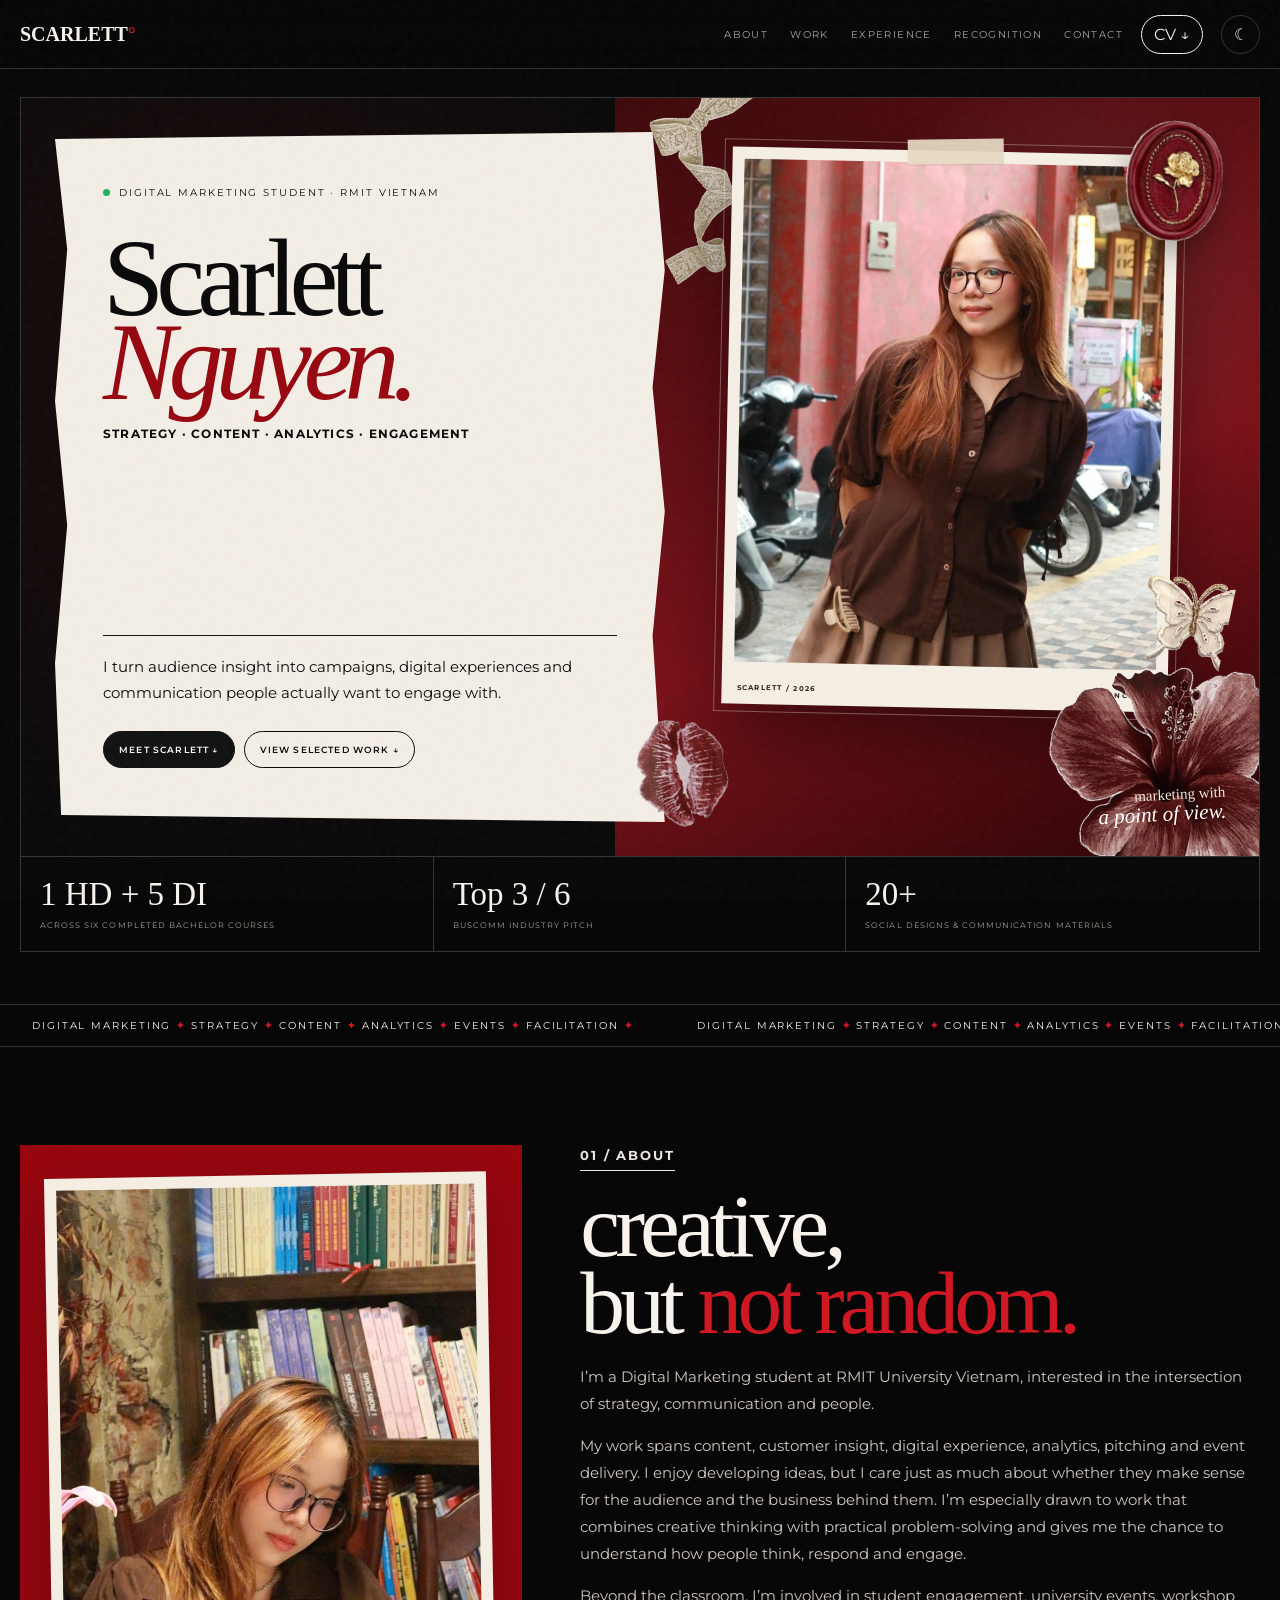
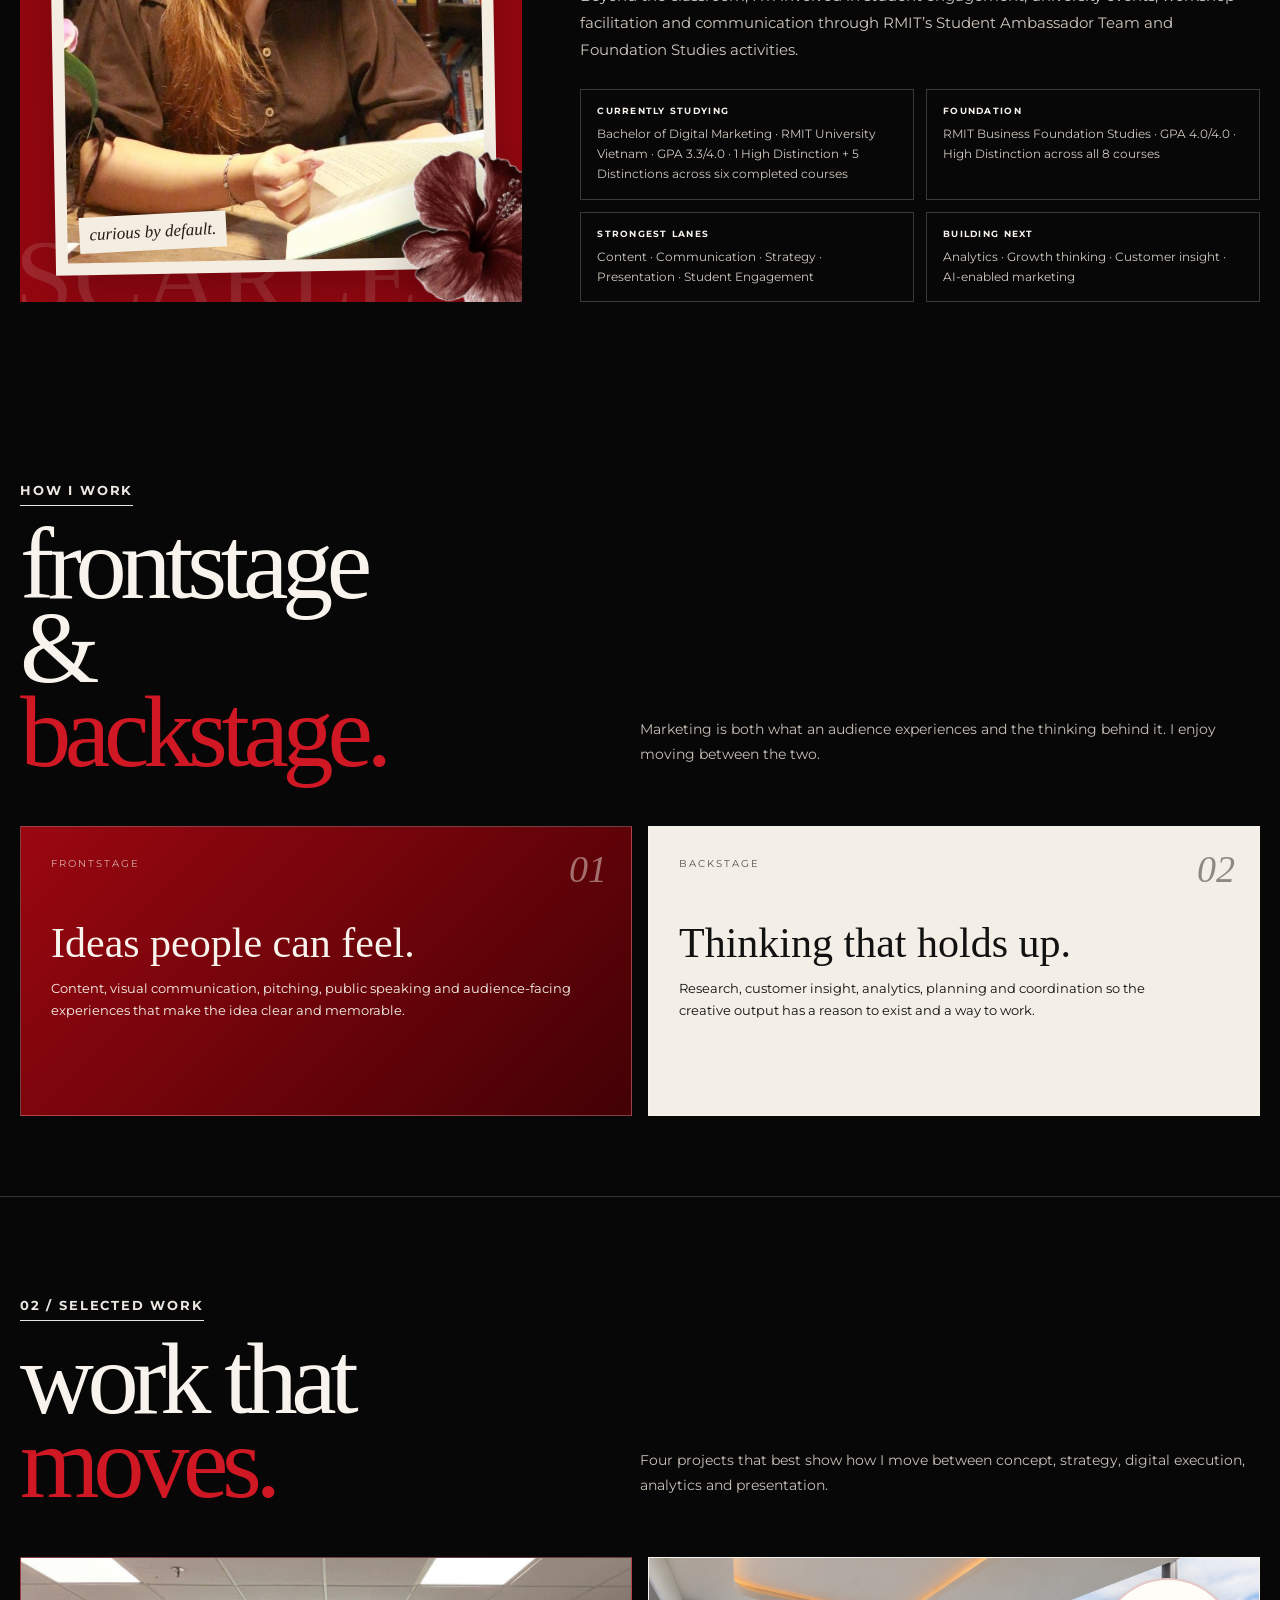
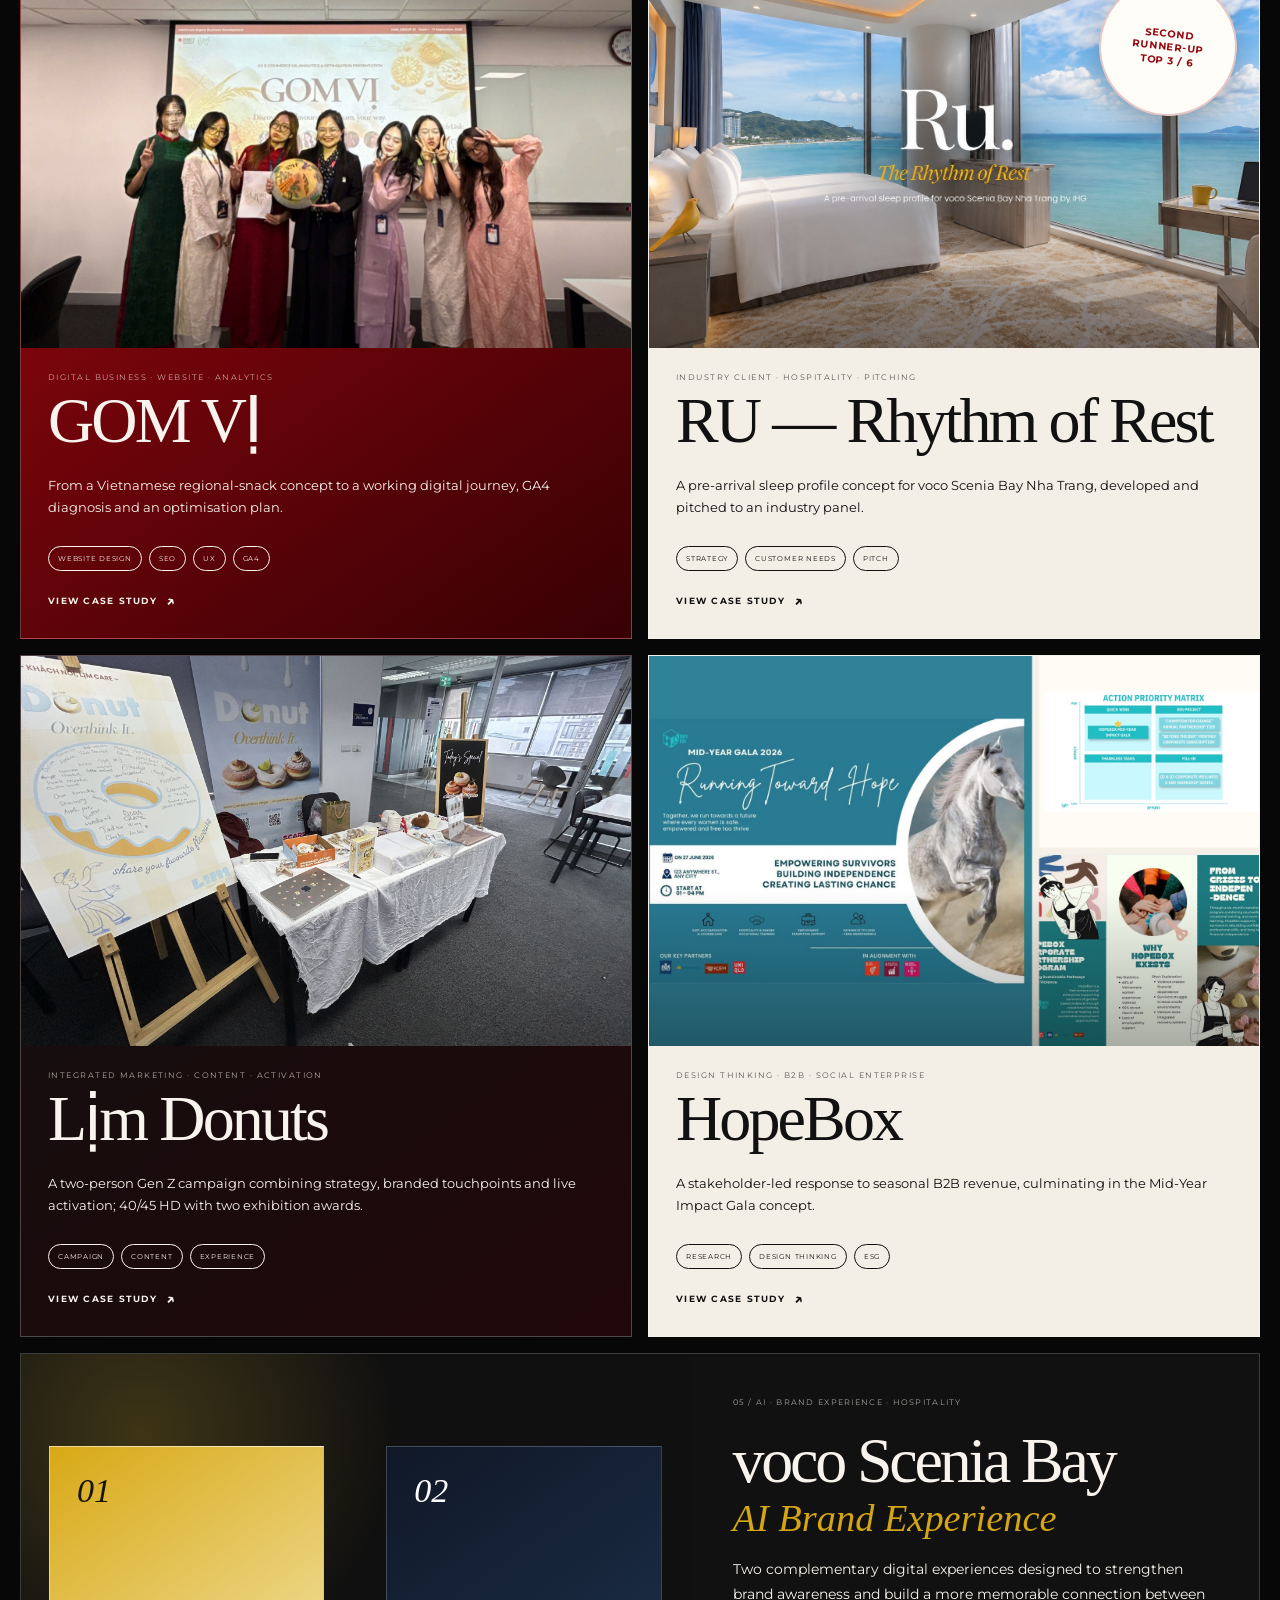
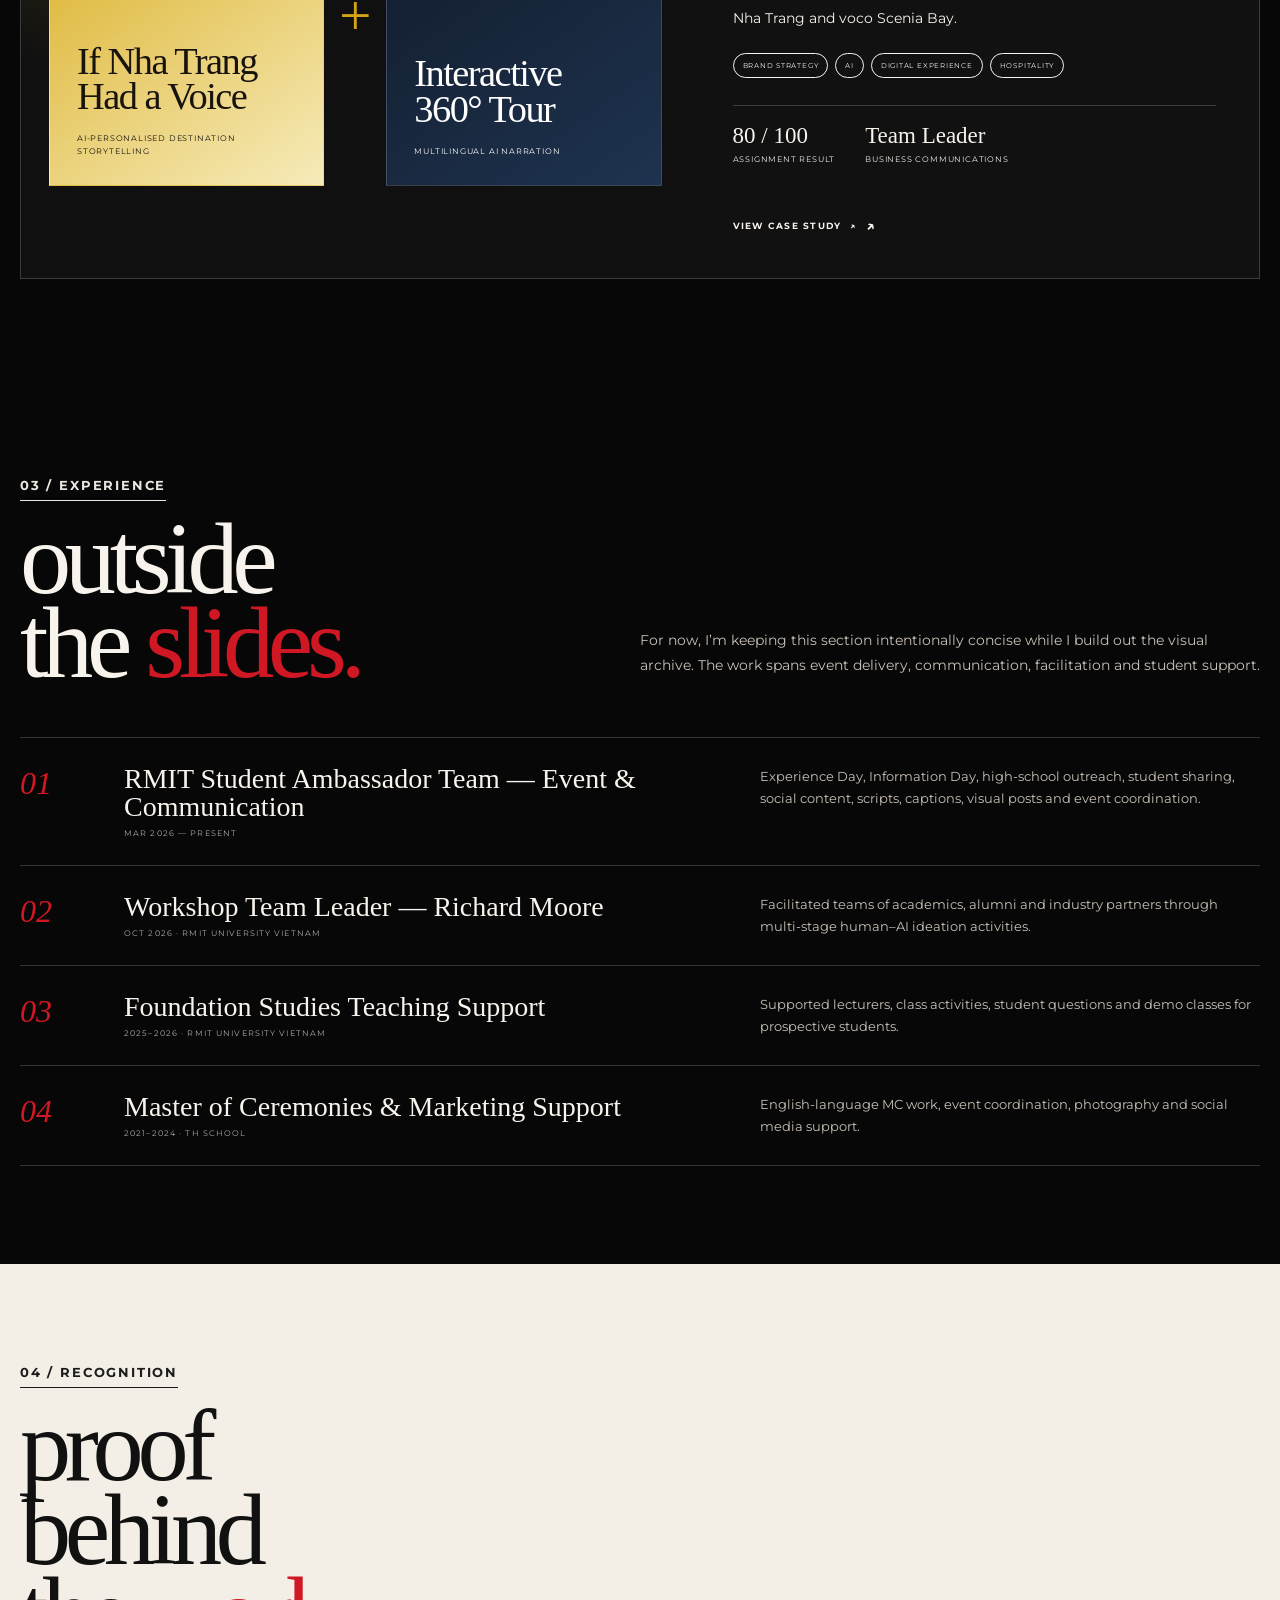
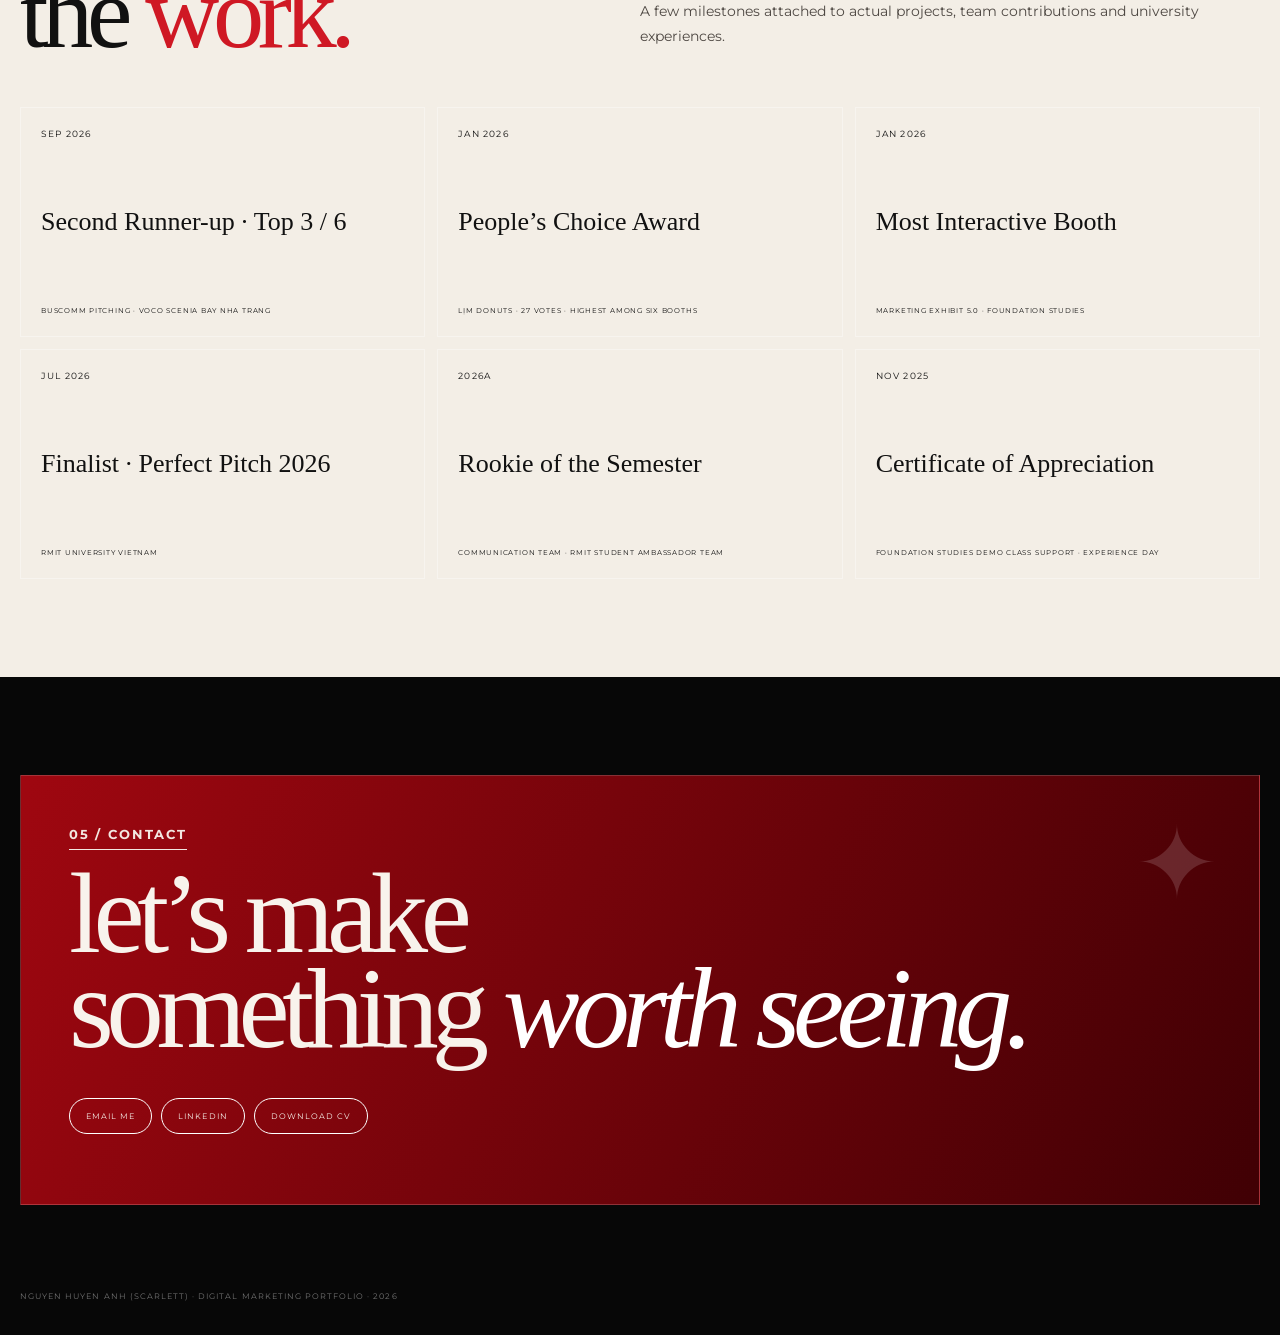
==== commit 5b1b89f8: "Update index.html" ====
--- a/index.html
+++ b/index.html
@@ -56,8 +56,8 @@
 <p>My work spans content, customer insight, digital experience, analytics, pitching and event delivery. I enjoy developing ideas, but I care just as much about whether they make sense for the audience and the business behind them. I’m especially drawn to work that combines creative thinking with practical problem-solving and gives me the chance to understand how people think, respond and engage.</p>
 <p>Beyond the classroom, I’m involved in student engagement, university events, workshop facilitation and communication through RMIT’s Student Ambassador Team and Foundation Studies activities.</p>
 <div class="about-grid-meta">
-<div class="meta-card"><strong>Currently studying</strong><span>Bachelor of Digital Marketing · RMIT University Vietnam · 1 High Distinction + 5 Distinctions across six completed courses so far</span></div>
-<div class="meta-card"><strong>Foundation</strong><span>Business Foundation Studies · GPA 4.0/4.0 · High Distinction across all 8 courses</span></div>
+<div class="meta-card"><strong>Currently studying</strong><span>Bachelor of Digital Marketing · RMIT University Vietnam · GPA 3.3/4.0 · 1 High Distinction + 5 Distinctions across six completed courses</span></div>
+<div class="meta-card"><strong>Foundation</strong><span>RMIT Business Foundation Studies · GPA 4.0/4.0 · High Distinction across all 8 courses</span></div>
 <div class="meta-card"><strong>Strongest lanes</strong><span>Content · Communication · Strategy · Presentation · Student Engagement</span></div>
 <div class="meta-card"><strong>Building next</strong><span>Analytics · Growth thinking · Customer insight · AI-enabled marketing</span></div>
 </div>
